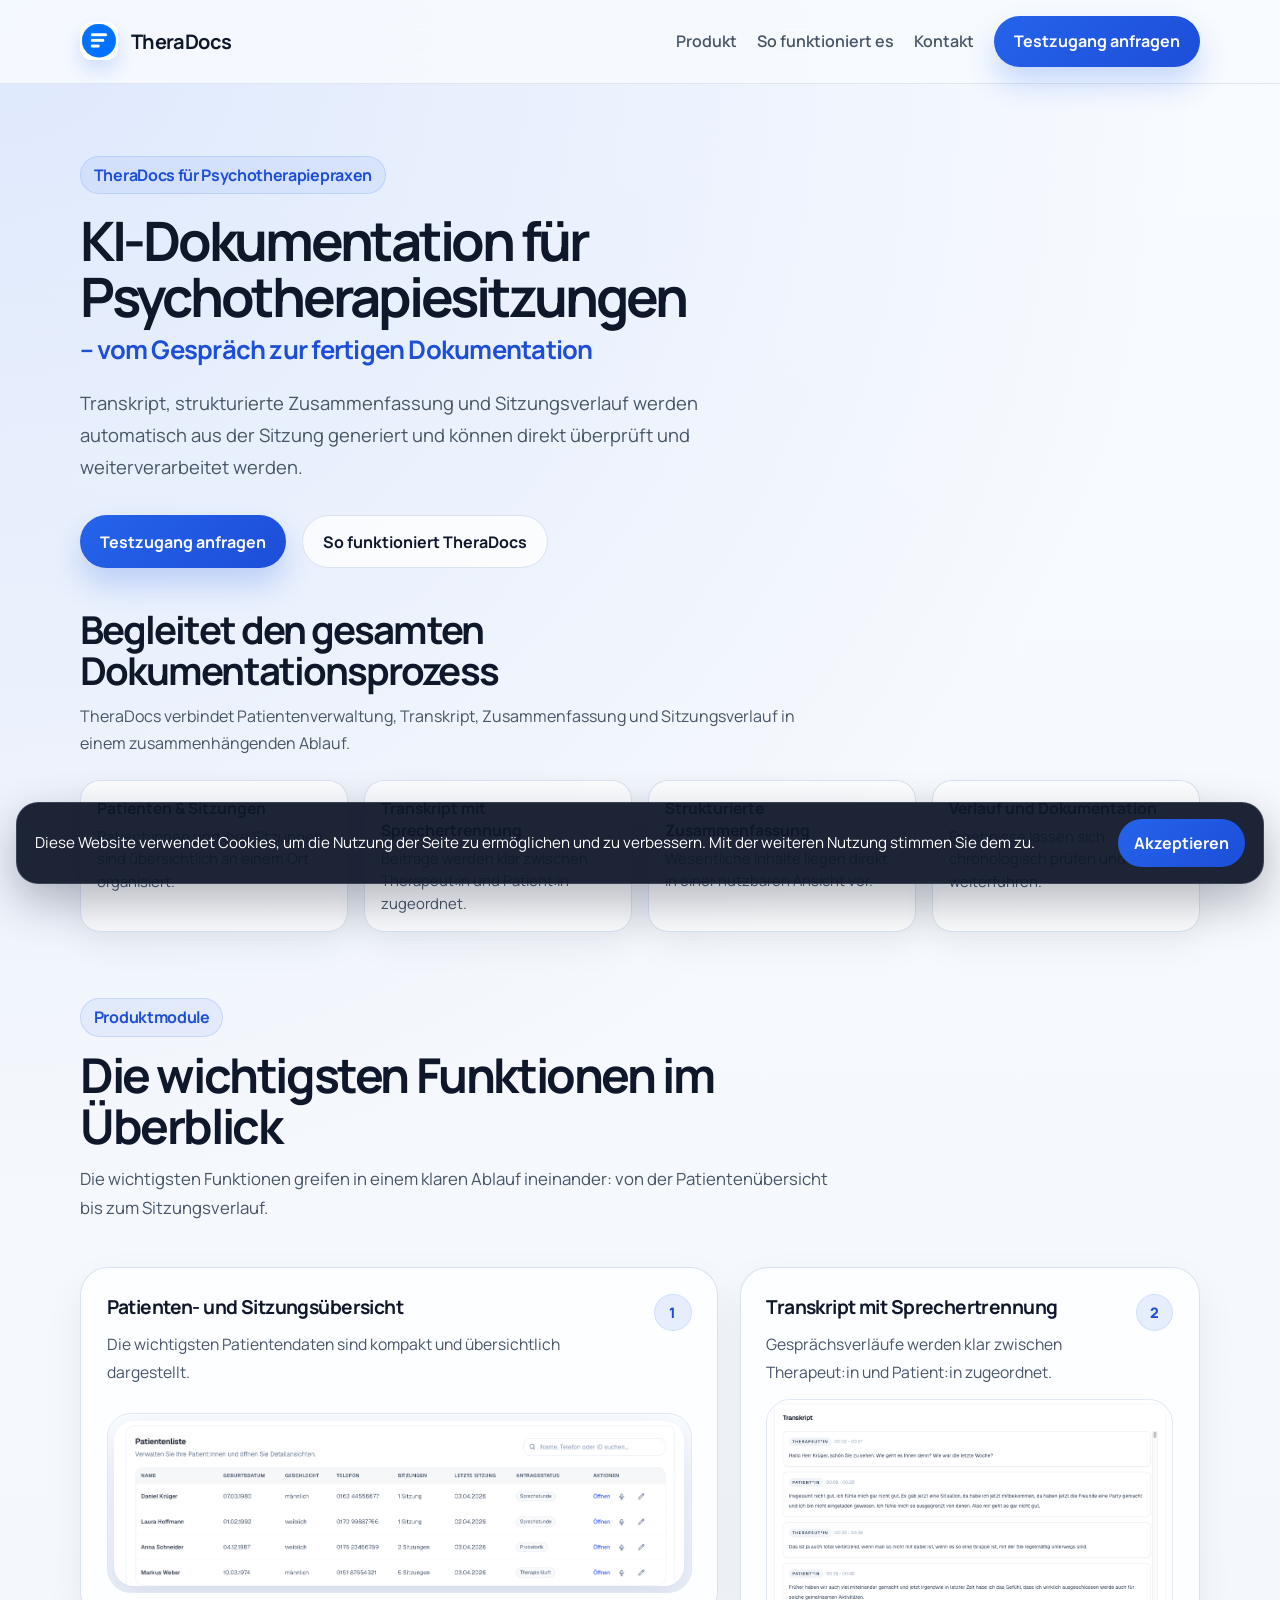
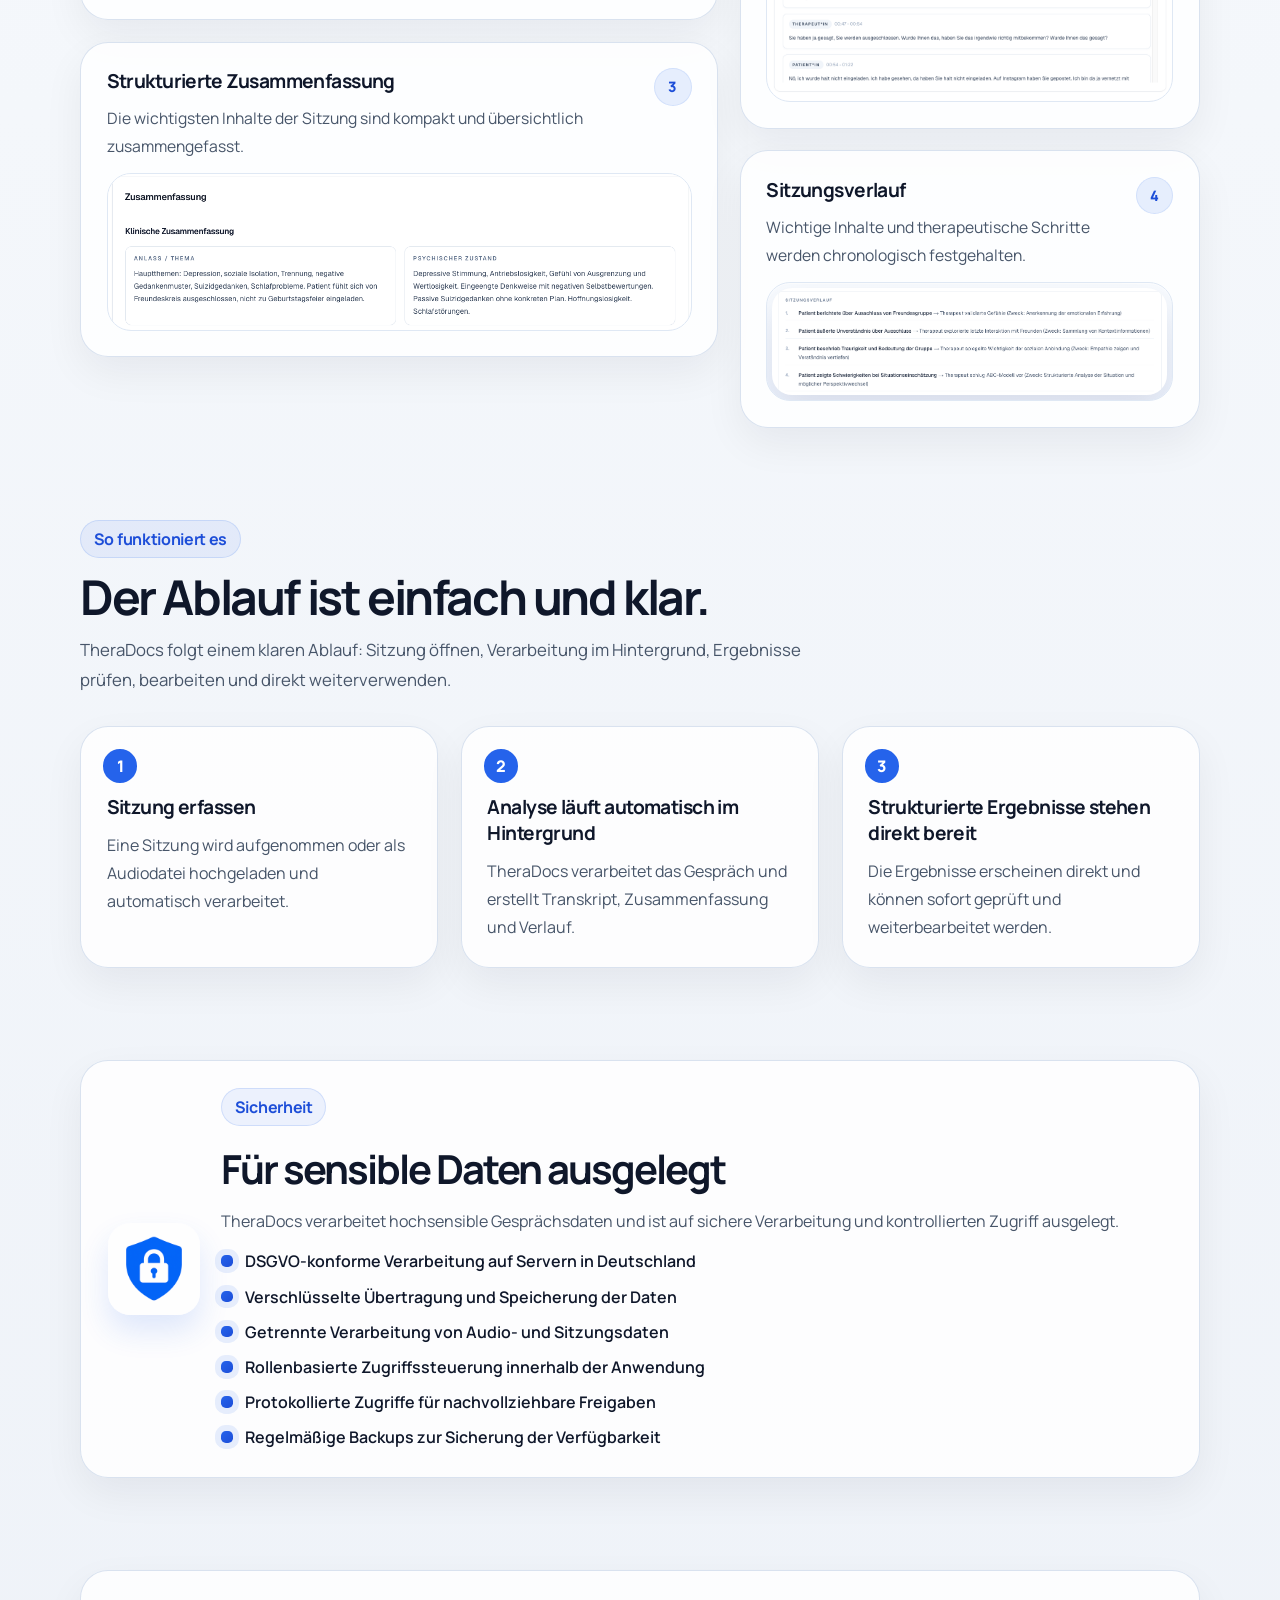
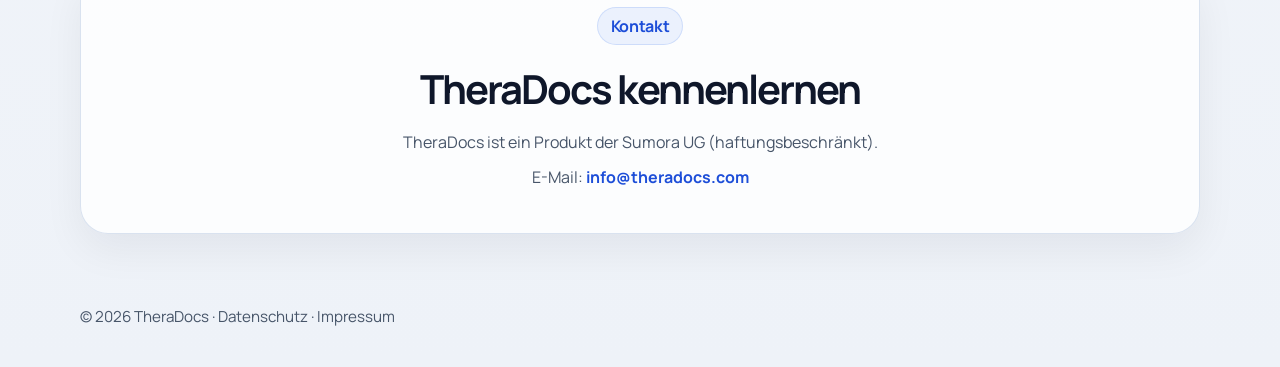
==== index.html @ 1470b4ba "Textanpassungen und redesign 3" ====
<!DOCTYPE html>
<html lang="de">
<head>
    <meta charset="UTF-8" />
    <meta name="viewport" content="width=device-width, initial-scale=1.0" />
    <title>TheraDocs - KI-Dokumentation für Psychotherapiesitzungen</title>
    <link rel="icon" href="theradocs.png" type="image/png" />
    <link rel="preconnect" href="https://fonts.googleapis.com" />
    <link rel="preconnect" href="https://fonts.gstatic.com" crossorigin />
    <link href="https://fonts.googleapis.com/css2?family=Manrope:wght@400;500;600;700;800&amp;display=swap" rel="stylesheet" />
    <style>
        :root {
            --bg: #f4f7fb;
            --surface: #ffffff;
            --surface-soft: #eef4ff;
            --line: #d9e2ef;
            --text: #0f172a;
            --muted: #475569;
            --accent: #2563eb;
            --accent-dark: #1d4ed8;
            --shadow: 0 24px 60px rgba(15, 23, 42, 0.10);
            --radius: 28px;
        }

        * {
            box-sizing: border-box;
        }

        html {
            scroll-behavior: smooth;
        }

        body {
            margin: 0;
            font-family: "Manrope", sans-serif;
            color: var(--text);
            background:
                radial-gradient(circle at top left, rgba(37, 99, 235, 0.12), transparent 32%),
                linear-gradient(180deg, #f8fbff 0%, #f4f7fb 48%, #eef2f8 100%);
        }

        img {
            display: block;
            max-width: 100%;
        }

        a {
            color: inherit;
        }

        .container {
            width: min(1120px, calc(100% - 2rem));
            margin: 0 auto;
        }

        .site-header {
            position: sticky;
            top: 0;
            z-index: 20;
            backdrop-filter: blur(18px);
            background: rgba(248, 251, 255, 0.88);
            border-bottom: 1px solid rgba(217, 226, 239, 0.85);
        }

        .header-inner {
            display: flex;
            align-items: center;
            justify-content: space-between;
            gap: 1.5rem;
            padding: 1rem 0;
        }

        .logo {
            display: flex;
            align-items: center;
            gap: 0.8rem;
            text-decoration: none;
        }

        .logo img {
            width: 38px;
            height: 38px;
            border-radius: 12px;
            box-shadow: 0 10px 20px rgba(37, 99, 235, 0.18);
        }

        .logo strong {
            font-size: 1.25rem;
            letter-spacing: -0.03em;
        }

        nav {
            display: flex;
            align-items: center;
            gap: 1.25rem;
            flex-wrap: wrap;
            justify-content: flex-end;
        }

        nav a {
            text-decoration: none;
            color: var(--muted);
            font-weight: 600;
        }

        nav a:hover {
            color: var(--text);
        }

        .cta-button,
        .secondary-button {
            display: inline-flex;
            align-items: center;
            justify-content: center;
            border-radius: 999px;
            padding: 0.9rem 1.25rem;
            font-weight: 700;
            text-decoration: none;
            transition: transform 0.18s ease, box-shadow 0.18s ease, border-color 0.18s ease;
        }

        .cta-button {
            background: linear-gradient(135deg, var(--accent) 0%, var(--accent-dark) 100%);
            color: #ffffff;
            box-shadow: 0 16px 30px rgba(37, 99, 235, 0.24);
        }

        .secondary-button {
            color: var(--text);
            background: rgba(255, 255, 255, 0.75);
            border: 1px solid var(--line);
        }

        .cta-button:hover,
        .secondary-button:hover {
            transform: translateY(-1px);
        }

        .hero {
            padding: 4.5rem 0 1.4rem;
        }

        .hero-grid {
            display: grid;
            grid-template-columns: minmax(0, 860px);
            justify-content: start;
            gap: 0;
            align-items: start;
        }

        .hero-copy {
            width: 100%;
            max-width: 860px;
            min-width: 0;
        }

        .eyebrow {
            display: inline-flex;
            align-items: center;
            gap: 0.45rem;
            padding: 0.45rem 0.8rem;
            border-radius: 999px;
            background: rgba(37, 99, 235, 0.08);
            border: 1px solid rgba(37, 99, 235, 0.15);
            color: var(--accent-dark);
            font-weight: 700;
            letter-spacing: -0.02em;
        }

        .hero h1 {
            margin: 1.1rem 0 0.65rem;
            font-size: clamp(2.45rem, 4.25vw, 4rem);
            line-height: 1.04;
            letter-spacing: -0.06em;
            max-width: 17ch;
            text-wrap: balance;
        }

        .hero-subline {
            margin: 0 0 1.35rem;
            max-width: min(100%, 42ch);
            color: var(--accent-dark);
            font-size: clamp(1.24rem, 2vw, 1.6rem);
            line-height: 1.16;
            font-weight: 700;
            letter-spacing: -0.03em;
            text-wrap: balance;
        }

        .hero-description {
            margin: 0;
            max-width: 640px;
            font-size: 1.15rem;
            line-height: 1.75;
            color: var(--muted);
        }

        .hero-actions {
            display: flex;
            gap: 1rem;
            flex-wrap: wrap;
            margin-top: 2rem;
        }

        .hero-values {
            padding: 1.15rem 0 2.9rem;
        }

        .hero-values-header {
            max-width: 760px;
            margin-bottom: 1.45rem;
        }

        .hero-values-header h2 {
            margin: 0 0 0.7rem;
            font-size: clamp(1.7rem, 3vw, 2.4rem);
            line-height: 1.08;
            letter-spacing: -0.05em;
        }

        .hero-values-header p {
            margin: 0;
            color: var(--muted);
            line-height: 1.7;
            font-size: 1rem;
        }

        .hero-values-grid {
            display: grid;
            grid-template-columns: repeat(4, minmax(0, 1fr));
            gap: 1rem;
            align-items: stretch;
        }

        .highlight-card {
            height: 100%;
            min-height: 100%;
            padding: 1rem 1rem 1.05rem;
            border-radius: 20px;
            background: rgba(255, 255, 255, 0.72);
            border: 1px solid rgba(217, 226, 239, 0.95);
            box-shadow: 0 14px 35px rgba(15, 23, 42, 0.05);
        }

        .highlight-card strong {
            display: block;
            margin-bottom: 0.35rem;
            font-size: 0.98rem;
        }

        .highlight-card span {
            color: var(--muted);
            font-size: 0.93rem;
            line-height: 1.5;
        }

        .section {
            padding: 1.25rem 0 4.5rem;
        }

        .section-header {
            max-width: 760px;
            margin-bottom: 2rem;
        }

        .section-header h2 {
            margin: 0.85rem 0 0.8rem;
            font-size: clamp(2rem, 4vw, 3rem);
            line-height: 1.05;
            letter-spacing: -0.05em;
        }

        .section-header p {
            margin: 0;
            color: var(--muted);
            line-height: 1.75;
            font-size: 1.05rem;
        }

        .module-grid {
            display: grid;
            grid-template-columns: minmax(0, 1.22fr) minmax(340px, 0.88fr);
            gap: 1.35rem;
            align-items: start;
        }

        .module-column {
            display: flex;
            flex-direction: column;
            gap: 1.35rem;
            min-width: 0;
        }

        .module-column--main {
            grid-column: 1;
        }

        .module-column--side {
            grid-column: 2;
        }

        .module-card {
            display: flex;
            flex-direction: column;
            padding: 1rem 1rem 1.05rem;
            min-width: 0;
            overflow: hidden;
        }

        .module-card--overview {
            padding: 1.1rem 1.1rem 1.15rem;
        }

        .module-card--timeline {
            padding: 1rem 1.1rem 1.05rem;
        }

        .module-meta {
            display: flex;
            align-items: flex-start;
            justify-content: space-between;
            gap: 1rem;
            margin-bottom: 0.8rem;
        }

        .module-copy {
            min-width: 0;
        }

        .module-meta h3 {
            margin: 0 0 0.35rem;
            font-size: 1.18rem;
            letter-spacing: -0.03em;
        }

        .module-meta p {
            margin: 0;
            color: var(--muted);
            line-height: 1.55;
            font-size: 0.98rem;
        }

        .module-screen {
            width: 100%;
            min-width: 0;
            position: relative;
            border-radius: 24px;
            border: 1px solid #dfe8f4;
            background: linear-gradient(180deg, #f8fbff 0%, #eef4ff 100%);
            padding: 0.38rem;
            overflow: hidden;
            box-shadow: inset 0 1px 0 rgba(255, 255, 255, 0.75);
        }

        .module-screen--image {
            display: block;
            width: 100%;
            min-width: 0;
            padding: 0;
            line-height: 0;
        }

        .module-screen--image img {
            width: 100%;
            max-width: 100%;
            height: auto;
            display: block;
            position: static;
            transform: none;
            margin: 0;
            border-radius: 16px;
            box-shadow: 0 18px 38px rgba(15, 23, 42, 0.10);
            background: #ffffff;
        }

        .module-card--overview .module-screen,
        .module-card--timeline .module-screen {
            padding: 0.32rem;
        }

        .module-card--overview .module-meta {
            margin-bottom: 1.45rem;
        }

        .module-card--overview .module-meta p {
            max-width: 46ch;
        }

        .module-card--overview .module-screen {
            margin-top: 0.25rem;
            padding: 0.42rem;
        }

        .module-step {
            flex: 0 0 auto;
            display: inline-flex;
            align-items: center;
            justify-content: center;
            min-width: 2.35rem;
            height: 2.35rem;
            padding: 0 0.7rem;
            border-radius: 999px;
            background: rgba(37, 99, 235, 0.10);
            color: var(--accent-dark);
            font-size: 0.9rem;
            font-weight: 800;
            letter-spacing: -0.02em;
            box-shadow: inset 0 0 0 1px rgba(37, 99, 235, 0.10);
        }

        .module-card--overview .module-screen--image img,
        .module-card--timeline .module-screen--image img {
            border-radius: 20px;
        }

        .card-grid {
            display: grid;
            gap: 1.4rem;
        }

        .feature-grid {
            grid-template-columns: repeat(3, minmax(0, 1fr));
        }

        .card {
            padding: 1.6rem;
            border-radius: var(--radius);
            background: rgba(255, 255, 255, 0.82);
            border: 1px solid rgba(217, 226, 239, 0.98);
            box-shadow: 0 16px 40px rgba(15, 23, 42, 0.06);
        }

        .card-icon {
            width: 46px;
            height: 46px;
            border-radius: 14px;
            margin-bottom: 1rem;
            box-shadow: 0 12px 20px rgba(37, 99, 235, 0.12);
        }

        .card h3 {
            margin: 0 0 0.7rem;
            font-size: 1.2rem;
            letter-spacing: -0.03em;
        }

        .card p {
            margin: 0;
            color: var(--muted);
            line-height: 1.75;
        }

        .card-tags {
            display: flex;
            gap: 0.55rem;
            flex-wrap: wrap;
            margin-top: 1rem;
        }

        .card-tags span {
            border-radius: 999px;
            padding: 0.42rem 0.7rem;
            background: var(--surface-soft);
            color: var(--accent-dark);
            font-size: 0.9rem;
            font-weight: 700;
        }

        .steps-grid {
            grid-template-columns: repeat(3, minmax(0, 1fr));
        }

        .step-card {
            position: relative;
            padding-top: 4.2rem;
        }

        .step-number {
            position: absolute;
            top: 1.4rem;
            left: 1.4rem;
            width: 2.1rem;
            height: 2.1rem;
            border-radius: 50%;
            display: grid;
            place-items: center;
            background: var(--accent);
            color: #ffffff;
            font-weight: 800;
        }

        .security-panel {
            display: grid;
            grid-template-columns: 92px minmax(0, 1fr);
            gap: 1.3rem;
            align-items: center;
            padding: 1.7rem;
        }

        .security-panel img {
            width: 92px;
            height: 92px;
            border-radius: 22px;
            box-shadow: 0 16px 30px rgba(37, 99, 235, 0.14);
        }

        .security-copy p {
            margin: 0;
            color: var(--muted);
            line-height: 1.75;
        }

        .security-list {
            list-style: none;
            margin: 0.9rem 0 0;
            padding: 0;
            display: grid;
            gap: 0.65rem;
        }

        .security-list li {
            display: flex;
            align-items: flex-start;
            gap: 0.8rem;
            color: var(--text);
            font-weight: 600;
            line-height: 1.55;
        }

        .security-list li::before {
            content: "";
            width: 0.72rem;
            height: 0.72rem;
            margin-top: 0.38rem;
            flex: 0 0 0.72rem;
            border-radius: 0.3rem;
            background: linear-gradient(135deg, var(--accent) 0%, var(--accent-dark) 100%);
            box-shadow: 0 0 0 6px rgba(37, 99, 235, 0.1);
        }

        .contact-card {
            text-align: center;
            padding: 2.2rem 1.4rem;
        }

        .contact-card p {
            margin: 0.45rem 0;
        }

        footer {
            padding: 0 0 2.5rem;
            color: var(--muted);
            font-size: 0.95rem;
        }

        footer a {
            color: inherit;
            text-decoration: none;
        }

        footer a:hover {
            color: var(--text);
        }

        .cookie-banner {
            position: fixed;
            left: 1rem;
            right: 1rem;
            bottom: 1rem;
            z-index: 40;
            display: none;
            align-items: center;
            justify-content: space-between;
            gap: 1rem;
            padding: 1rem 1.1rem;
            border-radius: 22px;
            background: rgba(15, 23, 42, 0.94);
            color: #ffffff;
            border: 1px solid rgba(148, 163, 184, 0.25);
            box-shadow: 0 18px 45px rgba(15, 23, 42, 0.3);
        }

        .cookie-banner.show {
            display: flex;
        }

        .cookie-banner p {
            margin: 0;
            line-height: 1.6;
            font-size: 0.95rem;
        }

        .cookie-button {
            border: 0;
            border-radius: 999px;
            padding: 0.8rem 1rem;
            font: inherit;
            font-weight: 700;
            color: #ffffff;
            background: linear-gradient(135deg, var(--accent) 0%, var(--accent-dark) 100%);
            cursor: pointer;
        }

        @media (max-width: 1100px) {
            .hero-grid {
                grid-template-columns: minmax(0, 760px);
            }

            .hero h1 {
                font-size: clamp(2.25rem, 4vw, 3.55rem);
                max-width: 16ch;
            }

            .hero-subline {
                max-width: min(100%, 38ch);
                font-size: clamp(1.12rem, 1.8vw, 1.38rem);
                line-height: 1.18;
            }

            .hero-values-grid {
                grid-template-columns: repeat(2, minmax(0, 1fr));
            }

            .module-grid {
                grid-template-columns: minmax(0, 1.15fr) minmax(300px, 0.85fr);
            }
        }

        @media (max-width: 980px) {
            .feature-grid,
            .steps-grid {
                grid-template-columns: 1fr;
            }

            .hero {
                padding-top: 3.5rem;
            }

            .hero-grid {
                grid-template-columns: minmax(0, 1fr);
                gap: 2rem;
                justify-content: stretch;
            }

            .hero-copy {
                max-width: 720px;
            }

            .hero-subline {
                max-width: min(100%, 36ch);
                font-size: 1.12rem;
                line-height: 1.2;
            }

            .hero-values-grid {
                grid-template-columns: repeat(2, minmax(0, 1fr));
            }

            .module-grid {
                grid-template-columns: repeat(2, minmax(0, 1fr));
                gap: 1.2rem;
            }

            .module-column {
                gap: 1.2rem;
            }

        }

        @media (max-width: 720px) {
            .header-inner {
                flex-direction: column;
                align-items: flex-start;
            }

            nav {
                width: 100%;
                justify-content: flex-start;
                gap: 0.9rem 1.1rem;
            }

            .hero {
                padding: 3rem 0 2.8rem;
            }

            .hero h1 {
                max-width: none;
                font-size: clamp(1.78rem, 7.2vw, 2.3rem);
                line-height: 1.06;
            }

            .hero-description {
                font-size: 1.02rem;
                line-height: 1.68;
            }

            .hero-subline {
                max-width: none;
                font-size: 1.04rem;
                line-height: 1.24;
            }

            .hero-actions {
                flex-direction: column;
                align-items: stretch;
            }

            .hero-values {
                padding: 0.95rem 0 2.8rem;
            }

            .hero-values-grid {
                grid-template-columns: 1fr;
            }

            .module-grid {
                grid-template-columns: 1fr;
            }

            .module-column {
                display: contents;
            }

            .module-card,
            .module-card--overview,
            .module-card--timeline {
                padding: 1rem;
            }

            .module-card--overview { order: 1; }
            .module-card--transcript { order: 2; }
            .module-card--summary { order: 3; }
            .module-card--timeline { order: 4; }

            .module-screen {
                padding: 0.32rem;
            }

            .module-meta {
                flex-direction: column;
                gap: 0.8rem;
            }

            .module-card--overview .module-meta {
                margin-bottom: 1.05rem;
            }

            .module-card--overview .module-screen {
                margin-top: 0.15rem;
            }

            .security-panel {
                grid-template-columns: 1fr;
                text-align: center;
            }

            .cookie-banner {
                flex-direction: column;
                align-items: stretch;
            }
        }
    </style>
</head>
<body>
    <header class="site-header">
        <div class="container header-inner">
            <a class="logo" href="#top">
                <img src="theradocs.png" alt="TheraDocs Logo" />
                <strong>TheraDocs</strong>
            </a>
            <nav>
                <a href="#produkt">Produkt</a>
                <a href="#ablauf">So funktioniert es</a>
                <a href="#contact">Kontakt</a>
                <a href="mailto:info@theradocs.com?subject=Testzugang%20anfragen" class="cta-button">Testzugang anfragen</a>
            </nav>
        </div>
    </header>

    <main id="top">
        <section class="hero">
            <div class="container hero-grid">
                <div class="hero-copy">
                    <div class="eyebrow">TheraDocs für Psychotherapiepraxen</div>
                    <h1>KI-Dokumentation für Psychotherapiesitzungen</h1>
                    <h2 class="hero-subline">– vom Gespräch zur fertigen Dokumentation</h2>
                    <p class="hero-description">Transkript, strukturierte Zusammenfassung und Sitzungsverlauf werden automatisch aus der Sitzung generiert und können direkt überprüft und weiterverarbeitet werden.</p>
                    <div class="hero-actions">
                        <a href="mailto:info@theradocs.com?subject=Testzugang%20anfragen" class="cta-button">Testzugang anfragen</a>
                        <a href="#produkt" class="secondary-button">So funktioniert TheraDocs</a>
                    </div>
                </div>
            </div>
        </section>

        <section class="hero-values">
            <div class="container">
                <div class="hero-values-header">
                    <h2>Begleitet den gesamten Dokumentationsprozess</h2>
                    <p>TheraDocs verbindet Patientenverwaltung, Transkript, Zusammenfassung und Sitzungsverlauf in einem zusammenhängenden Ablauf.</p>
                </div>
                <div class="hero-values-grid">
                    <div class="highlight-card">
                        <strong>Patienten &amp; Sitzungen</strong>
                        <span>Patient:innen und ihre Sitzungen sind übersichtlich an einem Ort organisiert.</span>
                    </div>
                    <div class="highlight-card">
                        <strong>Transkript mit Sprechertrennung</strong>
                        <span>Beiträge werden klar zwischen Therapeut:in und Patient:in zugeordnet.</span>
                    </div>
                    <div class="highlight-card">
                        <strong>Strukturierte Zusammenfassung</strong>
                        <span>Wesentliche Inhalte liegen direkt in einer nutzbaren Ansicht vor.</span>
                    </div>
                    <div class="highlight-card">
                        <strong>Verlauf und Dokumentation</strong>
                        <span>Ergebnisse lassen sich chronologisch prüfen und direkt weiterführen.</span>
                    </div>
                </div>
            </div>
        </section>

        <section id="produkt" class="section">
            <div class="container">
                <div class="section-header" style="margin-bottom: 2.8rem;">
                    <div class="eyebrow">Produktmodule</div>
                    <h2>Die wichtigsten Funktionen im Überblick</h2>
                    <p>Die wichtigsten Funktionen greifen in einem klaren Ablauf ineinander: von der Patientenübersicht bis zum Sitzungsverlauf.</p>
                </div>

                <div class="module-grid">
                    <div class="module-column module-column--main">
                        <article class="card module-card module-card--overview">
                            <div class="module-meta">
                                <div class="module-copy">
                                    <h3>Patienten- und Sitzungsübersicht</h3>
                                    <p>Die wichtigsten Patientendaten sind kompakt und übersichtlich dargestellt.</p>
                                </div>
                                <span class="module-step">1</span>
                            </div>
                            <div class="module-screen module-screen--image">
                                <img src="patientenliste.png" alt="Patientenliste in TheraDocs mit Sitzungen und Status" />
                            </div>
                        </article>

                        <article class="card module-card module-card--summary">
                            <div class="module-meta">
                                <div class="module-copy">
                                    <h3>Strukturierte Zusammenfassung</h3>
                                    <p>Die wichtigsten Inhalte der Sitzung sind kompakt und übersichtlich zusammengefasst.</p>
                                </div>
                                <span class="module-step">3</span>
                            </div>
                            <div class="module-screen module-screen--image">
                                <img src="zusammenfassung.png" alt="Strukturierte Zusammenfassung in TheraDocs" />
                            </div>
                        </article>
                    </div>

                    <div class="module-column module-column--side">
                        <article class="card module-card module-card--transcript">
                            <div class="module-meta">
                                <div class="module-copy">
                                    <h3>Transkript mit Sprechertrennung</h3>
                                    <p>Gesprächsverläufe werden klar zwischen Therapeut:in und Patient:in zugeordnet.</p>
                                </div>
                                <span class="module-step">2</span>
                            </div>
                            <div class="module-screen module-screen--image">
                                <img src="transcript.png" alt="Transkript in TheraDocs mit Sprechertrennung zwischen Therapeutin und Patientin" />
                            </div>
                        </article>

                        <article class="card module-card module-card--timeline">
                            <div class="module-meta">
                                <div class="module-copy">
                                    <h3>Sitzungsverlauf</h3>
                                    <p>Wichtige Inhalte und therapeutische Schritte werden chronologisch festgehalten.</p>
                                </div>
                                <span class="module-step">4</span>
                            </div>
                            <div class="module-screen module-screen--image">
                                <img src="sitzungsverlauf.png" alt="Chronologischer Sitzungsverlauf in TheraDocs" />
                            </div>
                        </article>
                    </div>
                </div>
            </div>
        </section>

        <section id="ablauf" class="section">
            <div class="container">
                <div class="section-header">
                    <div class="eyebrow">So funktioniert es</div>
                    <h2>Der Ablauf ist einfach und klar.</h2>
                    <p>TheraDocs folgt einem klaren Ablauf: Sitzung öffnen, Verarbeitung im Hintergrund, Ergebnisse prüfen, bearbeiten und direkt weiterverwenden.</p>
                </div>

                <div class="card-grid steps-grid">
                    <article class="card step-card">
                        <div class="step-number">1</div>
                        <h3>Sitzung erfassen</h3>
                        <p>Eine Sitzung wird aufgenommen oder als Audiodatei hochgeladen und automatisch verarbeitet.</p>
                    </article>

                    <article class="card step-card">
                        <div class="step-number">2</div>
                        <h3>Analyse läuft automatisch im Hintergrund</h3>
                        <p>TheraDocs verarbeitet das Gespräch und erstellt Transkript, Zusammenfassung und Verlauf.</p>
                    </article>

                    <article class="card step-card">
                        <div class="step-number">3</div>
                        <h3>Strukturierte Ergebnisse stehen direkt bereit</h3>
                        <p>Die Ergebnisse erscheinen direkt und können sofort geprüft und weiterbearbeitet werden.</p>
                    </article>
                </div>
            </div>
        </section>

        <section class="section">
            <div class="container">
                <div class="card security-panel">
                    <img src="security.png" alt="Icon für sensible Daten und sichere Verarbeitung" />
                    <div class="security-copy">
                        <div class="eyebrow">Sicherheit</div>
                        <h2 style="margin: 0.9rem 0 0.7rem; font-size: clamp(1.9rem, 4vw, 2.5rem); letter-spacing: -0.05em;">Für sensible Daten ausgelegt</h2>
                        <p>TheraDocs verarbeitet hochsensible Gesprächsdaten und ist auf sichere Verarbeitung und kontrollierten Zugriff ausgelegt.</p>
                        <ul class="security-list" aria-label="Sicherheitsmerkmale von TheraDocs">
                            <li>DSGVO-konforme Verarbeitung auf Servern in Deutschland</li>
                            <li>Verschlüsselte Übertragung und Speicherung der Daten</li>
                            <li>Getrennte Verarbeitung von Audio- und Sitzungsdaten</li>
                            <li>Rollenbasierte Zugriffssteuerung innerhalb der Anwendung</li>
                            <li>Protokollierte Zugriffe für nachvollziehbare Freigaben</li>
                            <li>Regelmäßige Backups zur Sicherung der Verfügbarkeit</li>
                        </ul>
                    </div>
                </div>
            </div>
        </section>

        <section id="contact" class="section">
            <div class="container">
                <div class="card contact-card">
                    <div class="eyebrow">Kontakt</div>
                    <h2 style="margin: 1rem 0 0.75rem; font-size: clamp(1.9rem, 4vw, 2.5rem); letter-spacing: -0.05em;">TheraDocs kennenlernen</h2>
                    <p>TheraDocs ist ein Produkt der Sumora UG (haftungsbeschränkt).</p>
                    <p>E-Mail: <a href="mailto:info@theradocs.com" style="color: var(--accent-dark); text-decoration: none; font-weight: 700;">info@theradocs.com</a></p>
                </div>
            </div>
        </section>
    </main>

    <footer>
        <div class="container">
            © 2026 TheraDocs · <a href="privacypolicy.html">Datenschutz</a> · <a href="imprint.html">Impressum</a>
        </div>
    </footer>

    <div id="cookie-banner" class="cookie-banner" role="dialog" aria-live="polite" aria-label="Hinweis zu Cookies">
        <p>Diese Website verwendet Cookies, um die Nutzung der Seite zu ermöglichen und zu verbessern. Mit der weiteren Nutzung stimmen Sie dem zu.</p>
        <button id="cookie-accept" class="cookie-button" type="button">Akzeptieren</button>
    </div>

    <script>
        document.addEventListener("DOMContentLoaded", function () {
            var banner = document.getElementById("cookie-banner");
            var acceptButton = document.getElementById("cookie-accept");

            if (!localStorage.getItem("cookiesAccepted")) {
                banner.classList.add("show");
            }

            acceptButton.addEventListener("click", function () {
                localStorage.setItem("cookiesAccepted", "true");
                banner.classList.remove("show");
            });
        });
    </script>
</body>
</html>
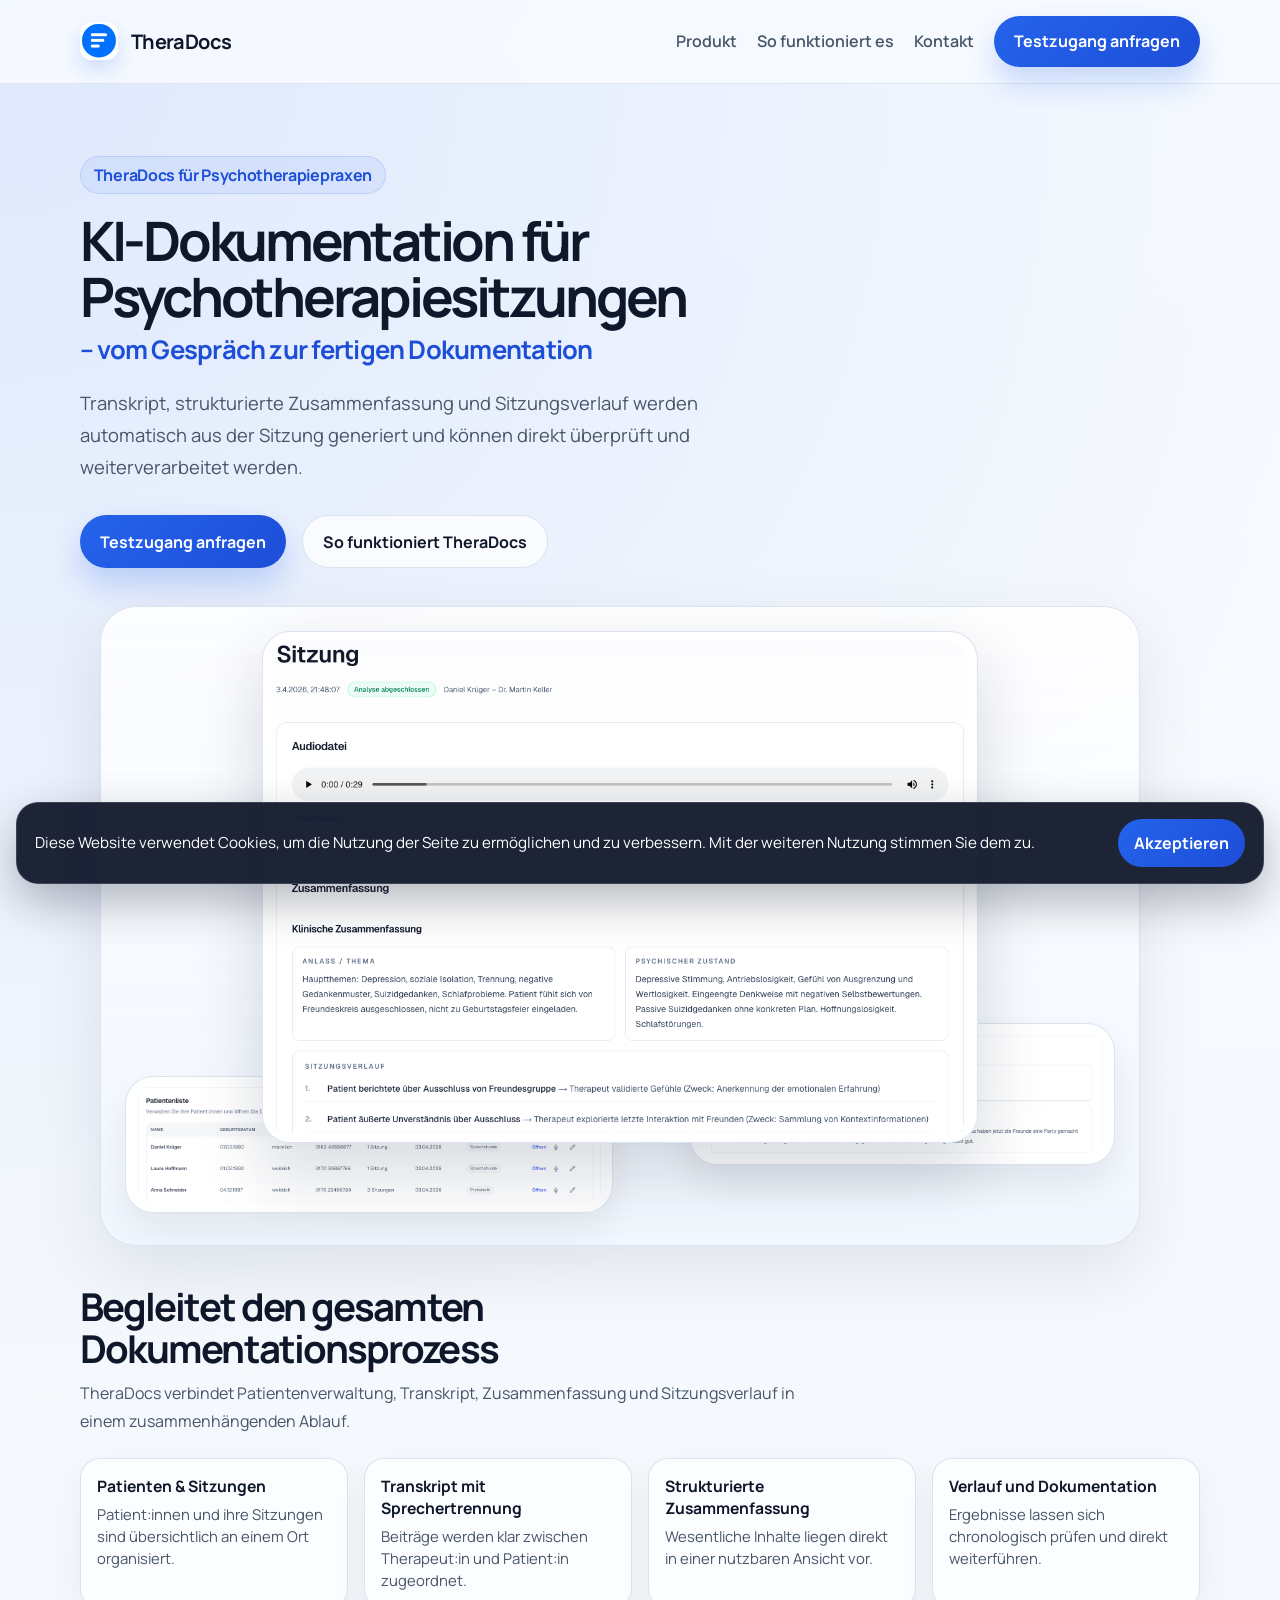
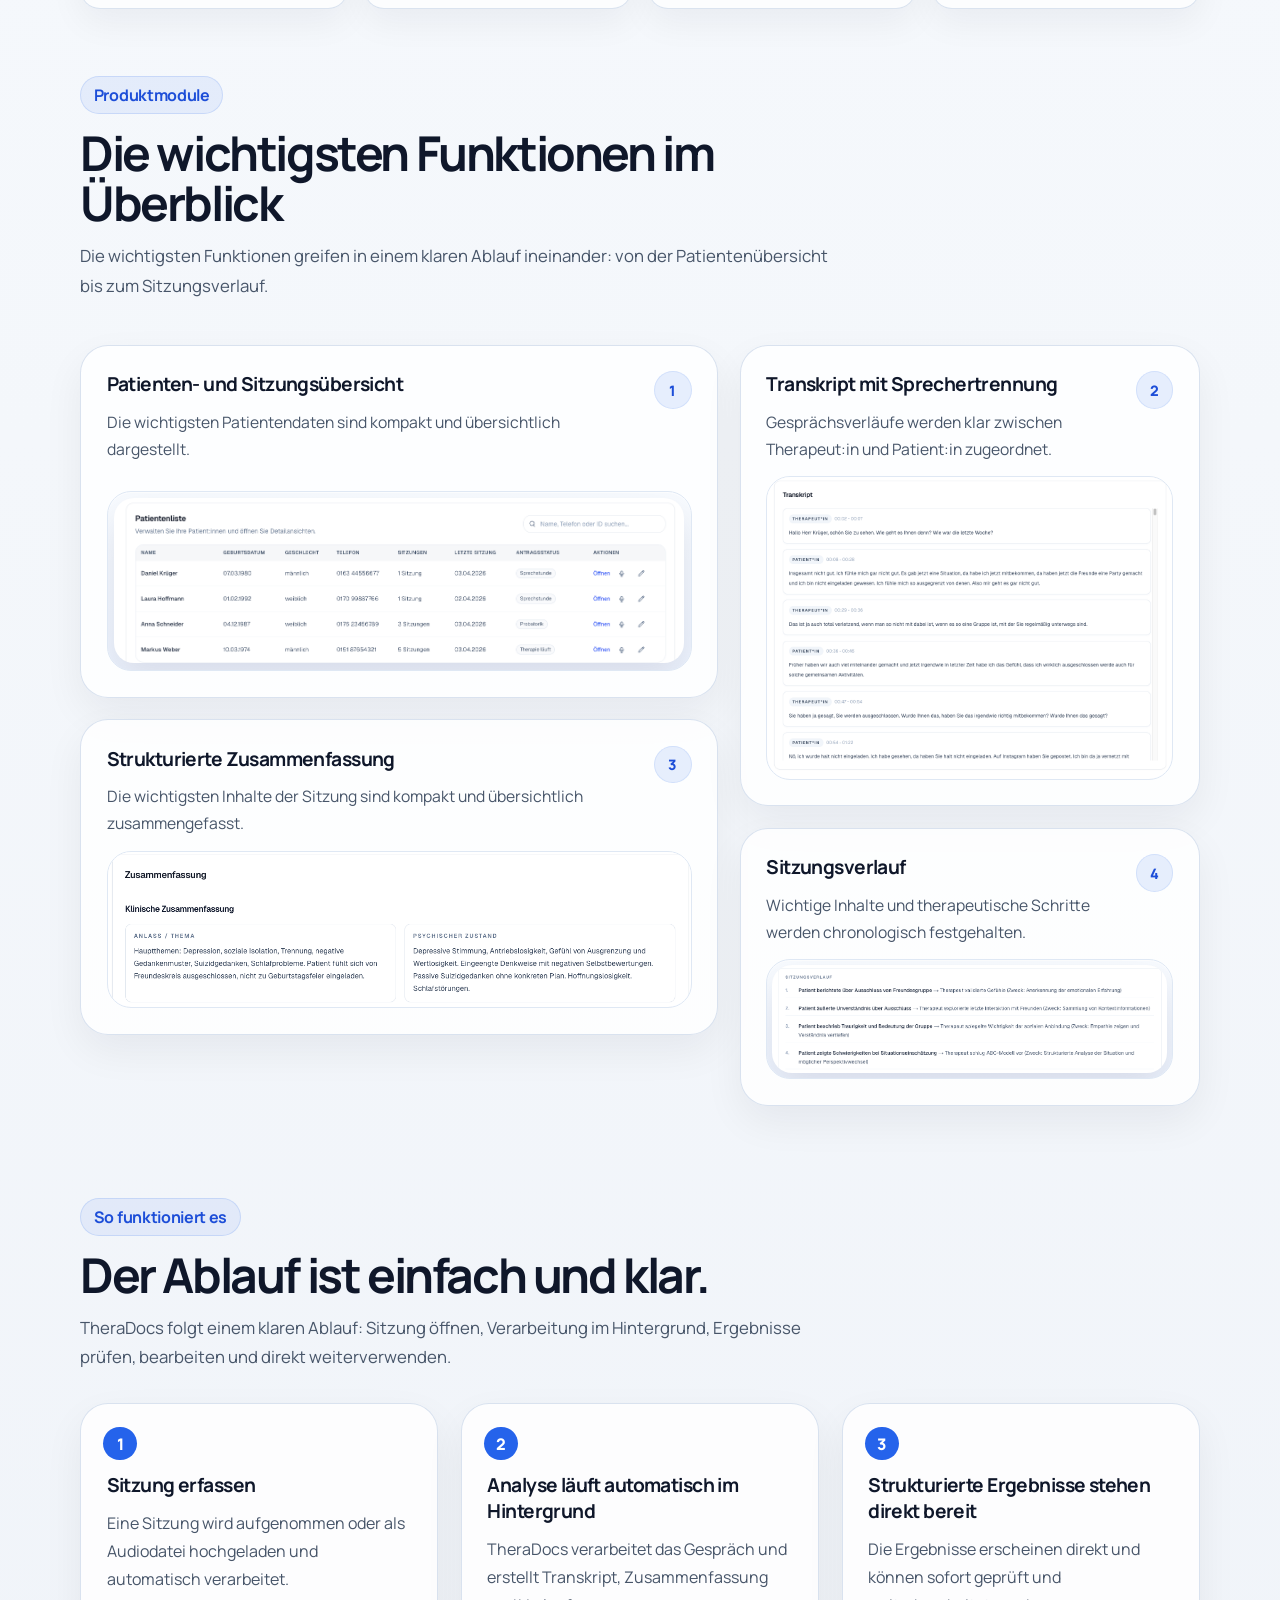
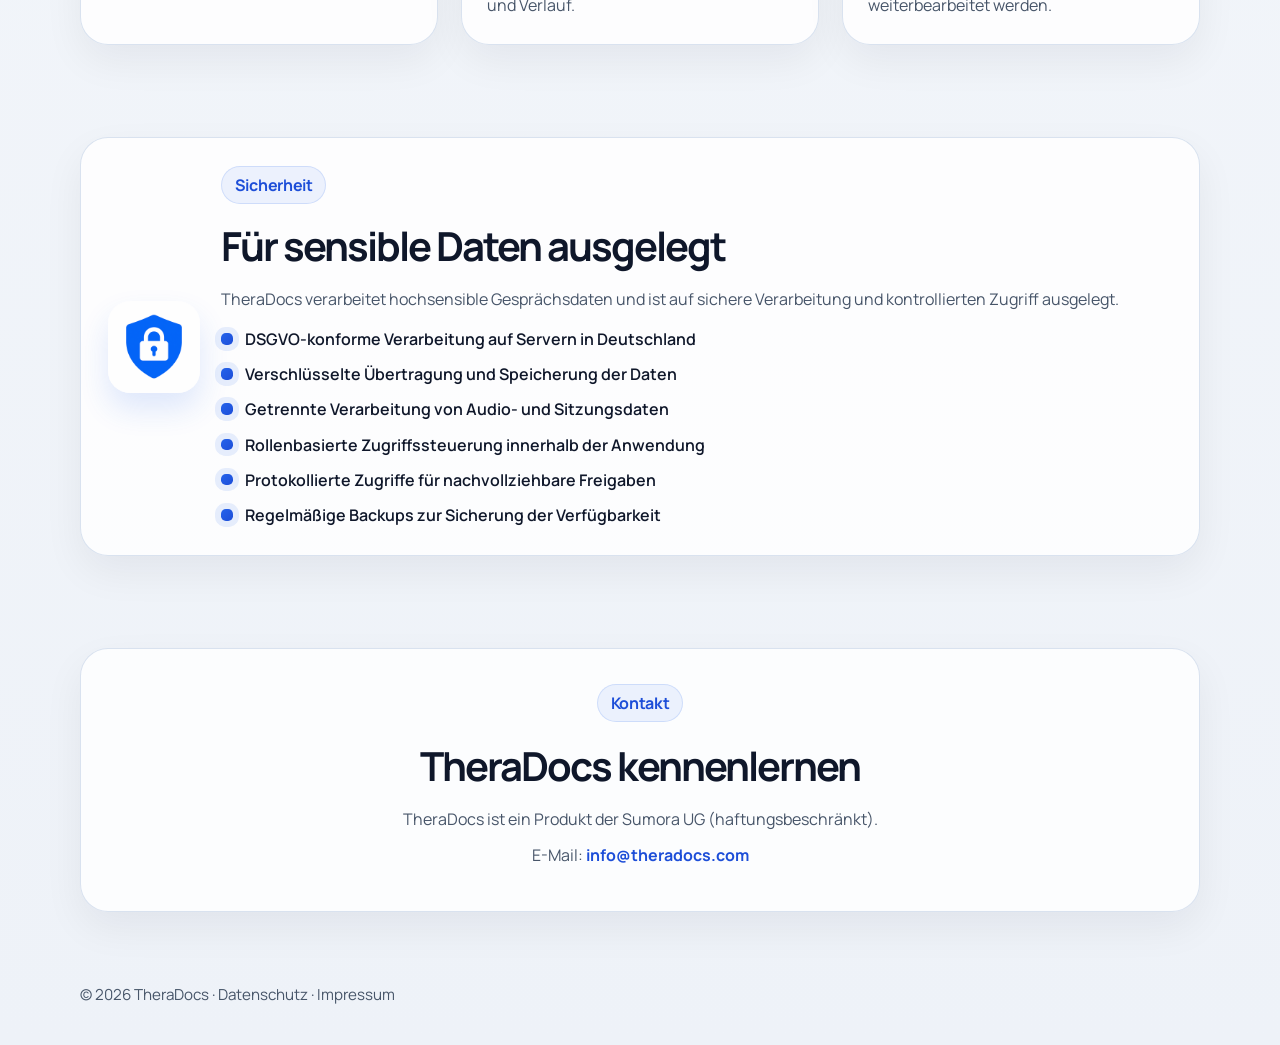
==== commit 9b26c46c: "new hero section" ====
--- a/index.html
+++ b/index.html
@@ -142,7 +142,7 @@
 
         .hero-grid {
             display: grid;
-            grid-template-columns: minmax(0, 860px);
+            grid-template-columns: minmax(0, 1080px);
             justify-content: start;
             gap: 0;
             align-items: start;
@@ -150,7 +150,7 @@
 
         .hero-copy {
             width: 100%;
-            max-width: 860px;
+            max-width: 1080px;
             min-width: 0;
         }
 
@@ -200,6 +200,81 @@
             gap: 1rem;
             flex-wrap: wrap;
             margin-top: 2rem;
+        }
+
+        .hero-visual {
+            width: 100%;
+            margin-top: 2.35rem;
+        }
+
+        .hero-visual-stage {
+            position: relative;
+            width: 100%;
+            max-width: 1040px;
+            min-height: clamp(430px, 54vw, 640px);
+            margin: 0 auto;
+            padding: clamp(1.1rem, 2.4vw, 1.8rem);
+            border-radius: 36px;
+            border: 1px solid rgba(217, 226, 239, 0.92);
+            background:
+                linear-gradient(180deg, rgba(255, 255, 255, 0.86) 0%, rgba(241, 246, 255, 0.94) 100%);
+            box-shadow: 0 26px 70px rgba(15, 23, 42, 0.09);
+            overflow: hidden;
+            isolation: isolate;
+        }
+
+        .hero-visual-stage::before {
+            content: "";
+            position: absolute;
+            inset: 0;
+            background:
+                radial-gradient(circle at top center, rgba(255, 255, 255, 0.7) 0%, rgba(255, 255, 255, 0) 48%);
+            pointer-events: none;
+        }
+
+        .hero-visual-item {
+            position: absolute;
+            margin: 0;
+            padding: 0.5rem;
+            border-radius: 28px;
+            border: 1px solid rgba(217, 226, 239, 0.95);
+            background: rgba(255, 255, 255, 0.96);
+            overflow: hidden;
+        }
+
+        .hero-visual-item img {
+            width: 100%;
+            max-width: 100%;
+            height: auto;
+            display: block;
+            border-radius: 22px;
+        }
+
+        .hero-visual-main {
+            top: clamp(1rem, 2.2vw, 1.5rem);
+            left: 50%;
+            width: min(69%, 720px);
+            transform: translateX(-50%);
+            z-index: 3;
+            box-shadow: 0 28px 68px rgba(15, 23, 42, 0.16);
+        }
+
+        .hero-visual-patients {
+            left: clamp(0.8rem, 2vw, 1.5rem);
+            bottom: clamp(1.2rem, 3vw, 2rem);
+            width: min(47%, 500px);
+            z-index: 1;
+            opacity: 0.95;
+            box-shadow: 0 18px 42px rgba(15, 23, 42, 0.08);
+        }
+
+        .hero-visual-transcript {
+            right: clamp(0.8rem, 2vw, 1.5rem);
+            bottom: clamp(3rem, 7vw, 5rem);
+            width: min(41%, 430px);
+            z-index: 2;
+            opacity: 0.94;
+            box-shadow: 0 18px 42px rgba(15, 23, 42, 0.09);
         }
 
         .hero-values {
@@ -603,7 +678,11 @@
 
         @media (max-width: 1100px) {
             .hero-grid {
-                grid-template-columns: minmax(0, 760px);
+                grid-template-columns: minmax(0, 100%);
+            }
+
+            .hero-copy {
+                max-width: 100%;
             }
 
             .hero h1 {
@@ -624,6 +703,23 @@
             .module-grid {
                 grid-template-columns: minmax(0, 1.15fr) minmax(300px, 0.85fr);
             }
+
+            .hero-visual-stage {
+                min-height: clamp(390px, 56vw, 560px);
+            }
+
+            .hero-visual-main {
+                width: min(70%, 650px);
+            }
+
+            .hero-visual-patients {
+                width: min(44%, 430px);
+            }
+
+            .hero-visual-transcript {
+                width: min(38%, 360px);
+                bottom: clamp(2.2rem, 6vw, 4rem);
+            }
         }
 
         @media (max-width: 980px) {
@@ -643,7 +739,7 @@
             }
 
             .hero-copy {
-                max-width: 720px;
+                max-width: 100%;
             }
 
             .hero-subline {
@@ -652,6 +748,27 @@
                 line-height: 1.2;
             }
 
+            .hero-visual-stage {
+                min-height: clamp(340px, 58vw, 470px);
+                padding: 1rem;
+            }
+
+            .hero-visual-main {
+                width: min(72%, 560px);
+            }
+
+            .hero-visual-patients {
+                left: 0.8rem;
+                bottom: 0.9rem;
+                width: min(43%, 340px);
+            }
+
+            .hero-visual-transcript {
+                right: 0.8rem;
+                bottom: 2.5rem;
+                width: min(37%, 290px);
+            }
+
             .hero-values-grid {
                 grid-template-columns: repeat(2, minmax(0, 1fr));
             }
@@ -703,6 +820,40 @@
             .hero-actions {
                 flex-direction: column;
                 align-items: stretch;
+            }
+
+            .hero-visual {
+                margin-top: 1.85rem;
+            }
+
+            .hero-visual-stage {
+                min-height: auto;
+                padding: 0.55rem;
+                border-radius: 24px;
+            }
+
+            .hero-visual-item {
+                position: relative;
+                padding: 0.4rem;
+                border-radius: 20px;
+            }
+
+            .hero-visual-item img {
+                border-radius: 16px;
+            }
+
+            .hero-visual-main {
+                top: auto;
+                left: auto;
+                width: 100%;
+                transform: none;
+                z-index: auto;
+                box-shadow: 0 18px 42px rgba(15, 23, 42, 0.12);
+            }
+
+            .hero-visual-patients,
+            .hero-visual-transcript {
+                display: none;
             }
 
             .hero-values {
@@ -788,6 +939,19 @@
                     <div class="hero-actions">
                         <a href="mailto:info@theradocs.com?subject=Testzugang%20anfragen" class="cta-button">Testzugang anfragen</a>
                         <a href="#produkt" class="secondary-button">So funktioniert TheraDocs</a>
+                    </div>
+                    <div class="hero-visual">
+                        <div class="hero-visual-stage">
+                            <figure class="hero-visual-item hero-visual-patients">
+                                <img src="patientenliste_1.png" alt="Patientenliste in TheraDocs mit Übersicht über Fälle und Sitzungen" />
+                            </figure>
+                            <figure class="hero-visual-item hero-visual-transcript">
+                                <img src="transcript_1.png" alt="Transkriptansicht in TheraDocs mit Gesprächsverlauf" />
+                            </figure>
+                            <figure class="hero-visual-item hero-visual-main">
+                                <img src="sitzung_1.png" alt="Sitzungsansicht in TheraDocs mit strukturierter Zusammenfassung" />
+                            </figure>
+                        </div>
                     </div>
                 </div>
             </div>
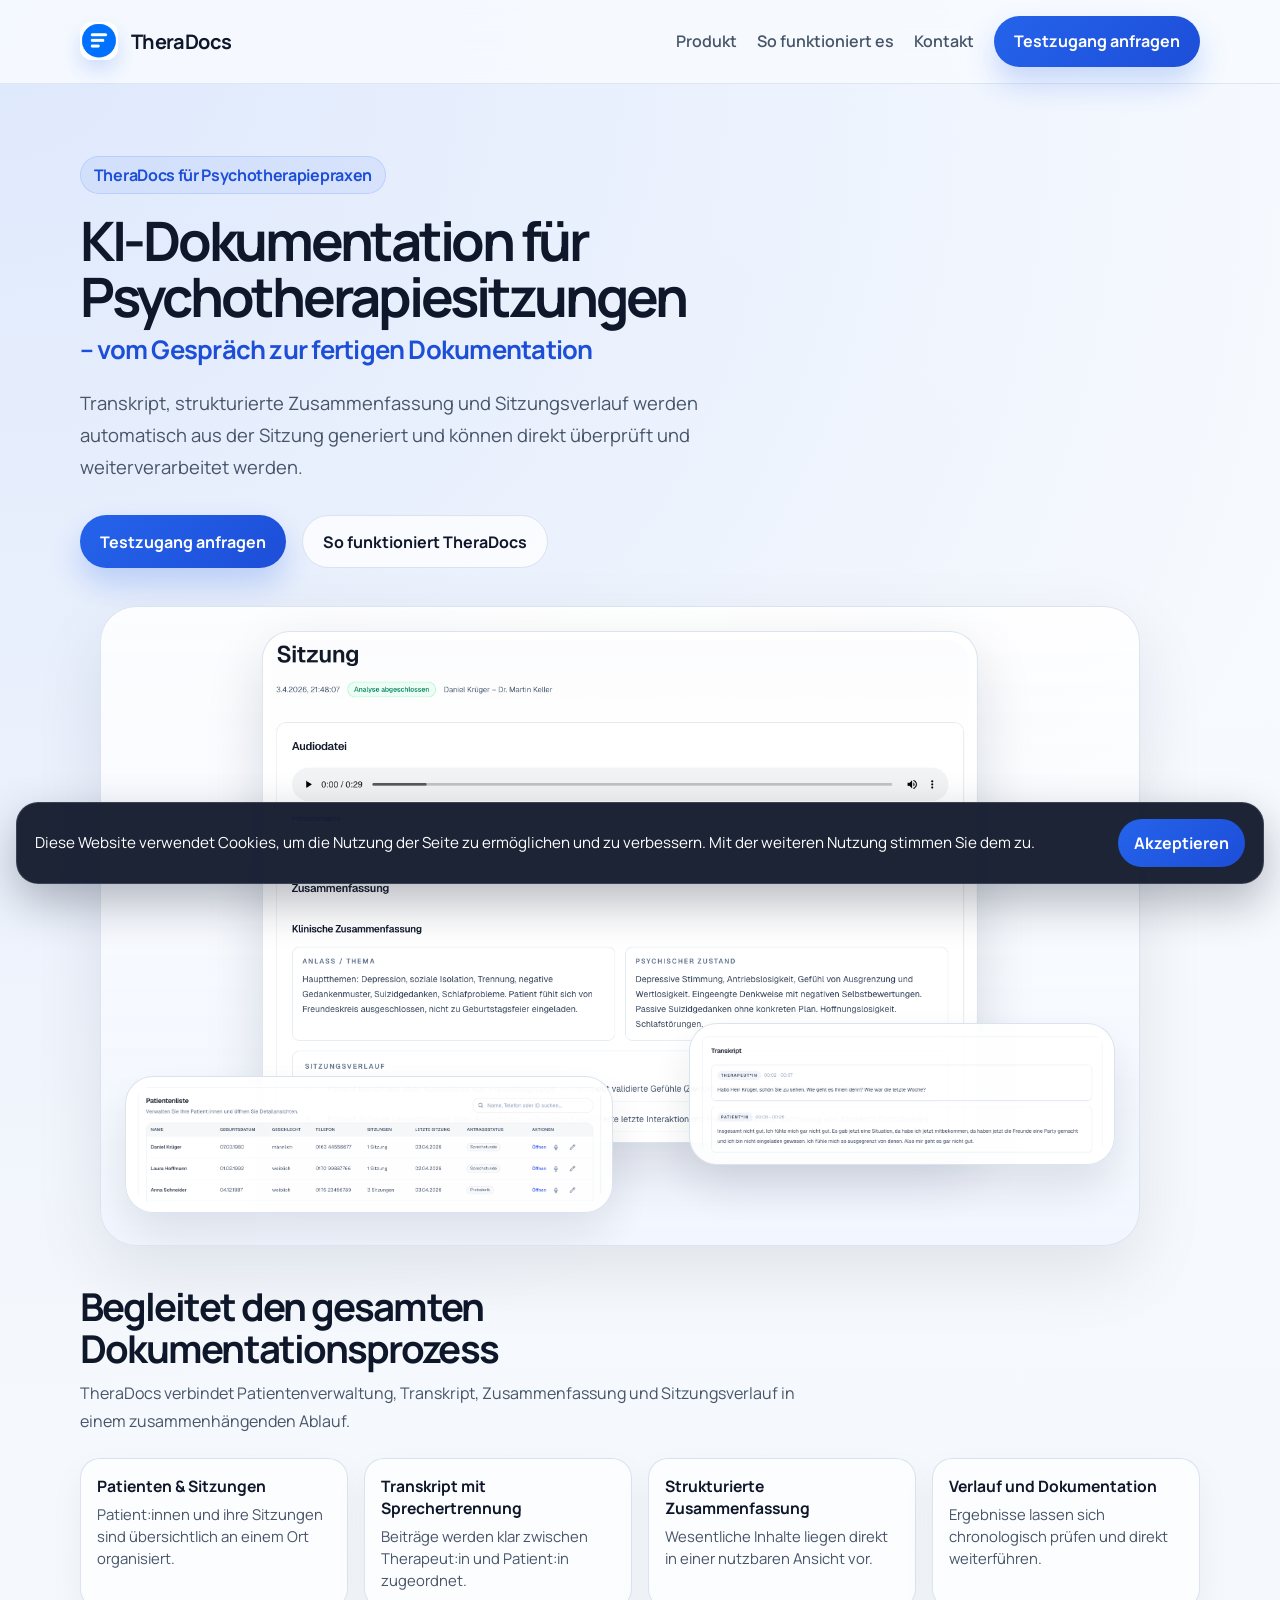
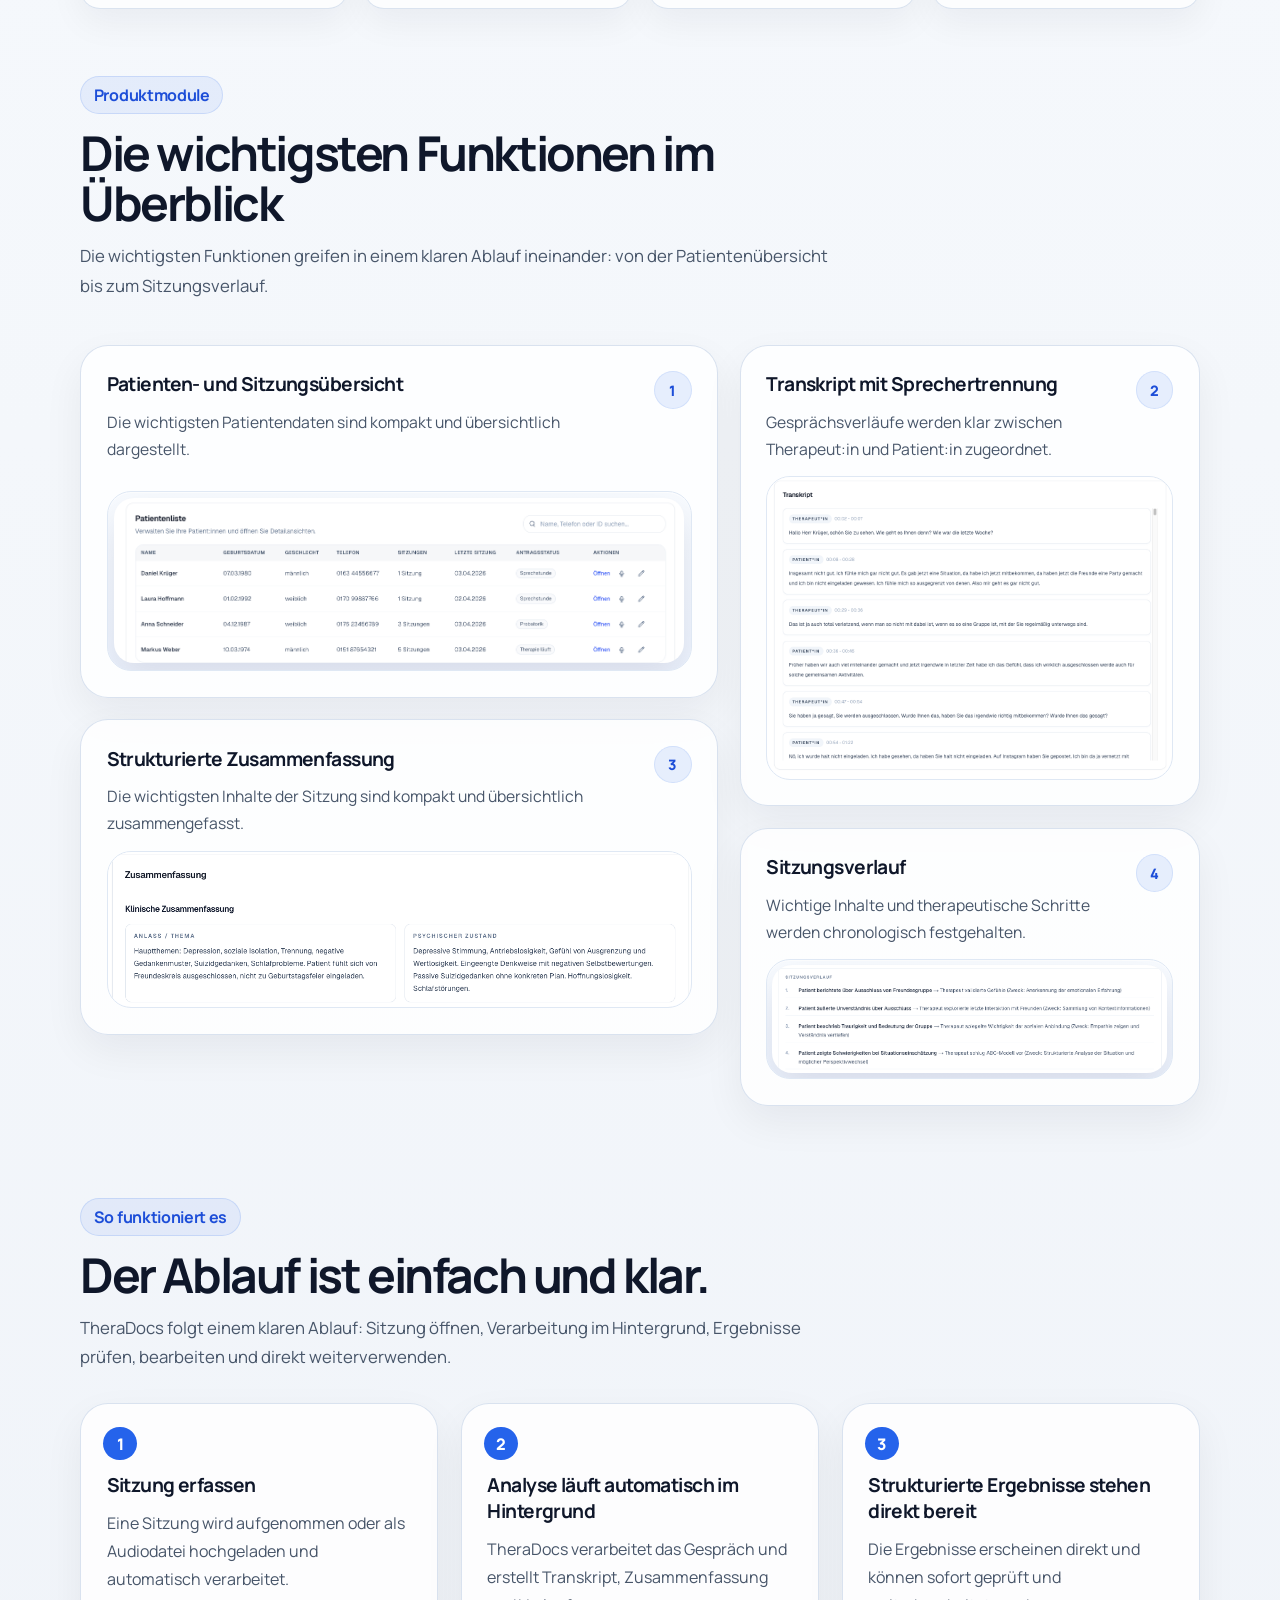
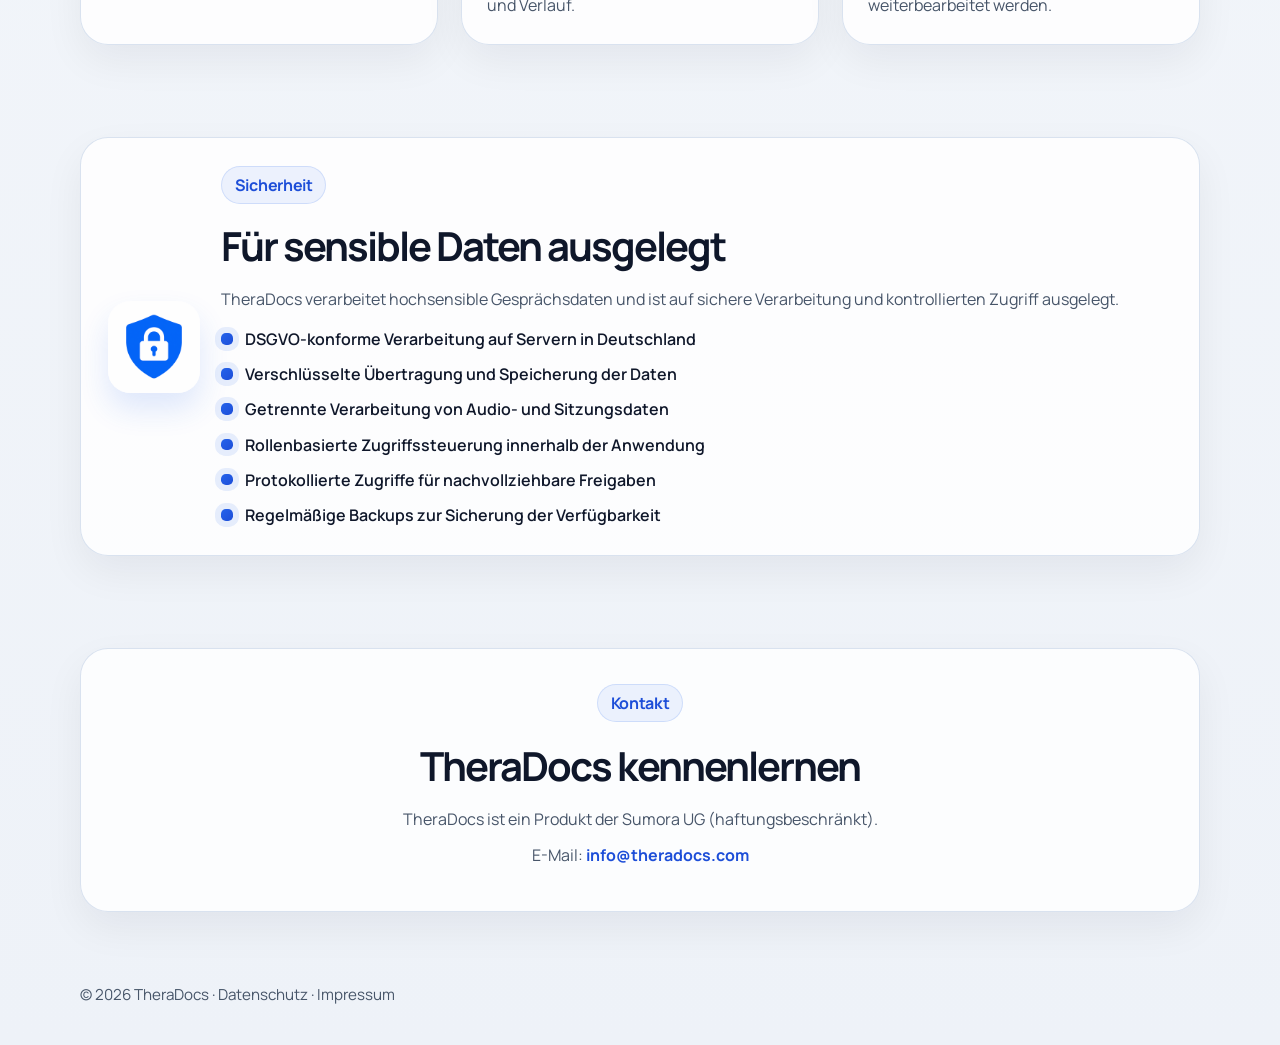
==== commit 38c51c66: "new hero section 2" ====
--- a/index.html
+++ b/index.html
@@ -255,26 +255,26 @@
             left: 50%;
             width: min(69%, 720px);
             transform: translateX(-50%);
-            z-index: 3;
-            box-shadow: 0 28px 68px rgba(15, 23, 42, 0.16);
+            z-index: 1;
+            box-shadow: 0 24px 58px rgba(15, 23, 42, 0.14);
         }
 
         .hero-visual-patients {
             left: clamp(0.8rem, 2vw, 1.5rem);
             bottom: clamp(1.2rem, 3vw, 2rem);
             width: min(47%, 500px);
-            z-index: 1;
-            opacity: 0.95;
-            box-shadow: 0 18px 42px rgba(15, 23, 42, 0.08);
+            z-index: 2;
+            opacity: 0.98;
+            box-shadow: 0 22px 48px rgba(15, 23, 42, 0.1);
         }
 
         .hero-visual-transcript {
             right: clamp(0.8rem, 2vw, 1.5rem);
             bottom: clamp(3rem, 7vw, 5rem);
             width: min(41%, 430px);
-            z-index: 2;
-            opacity: 0.94;
-            box-shadow: 0 18px 42px rgba(15, 23, 42, 0.09);
+            z-index: 3;
+            opacity: 0.97;
+            box-shadow: 0 22px 48px rgba(15, 23, 42, 0.11);
         }
 
         .hero-values {
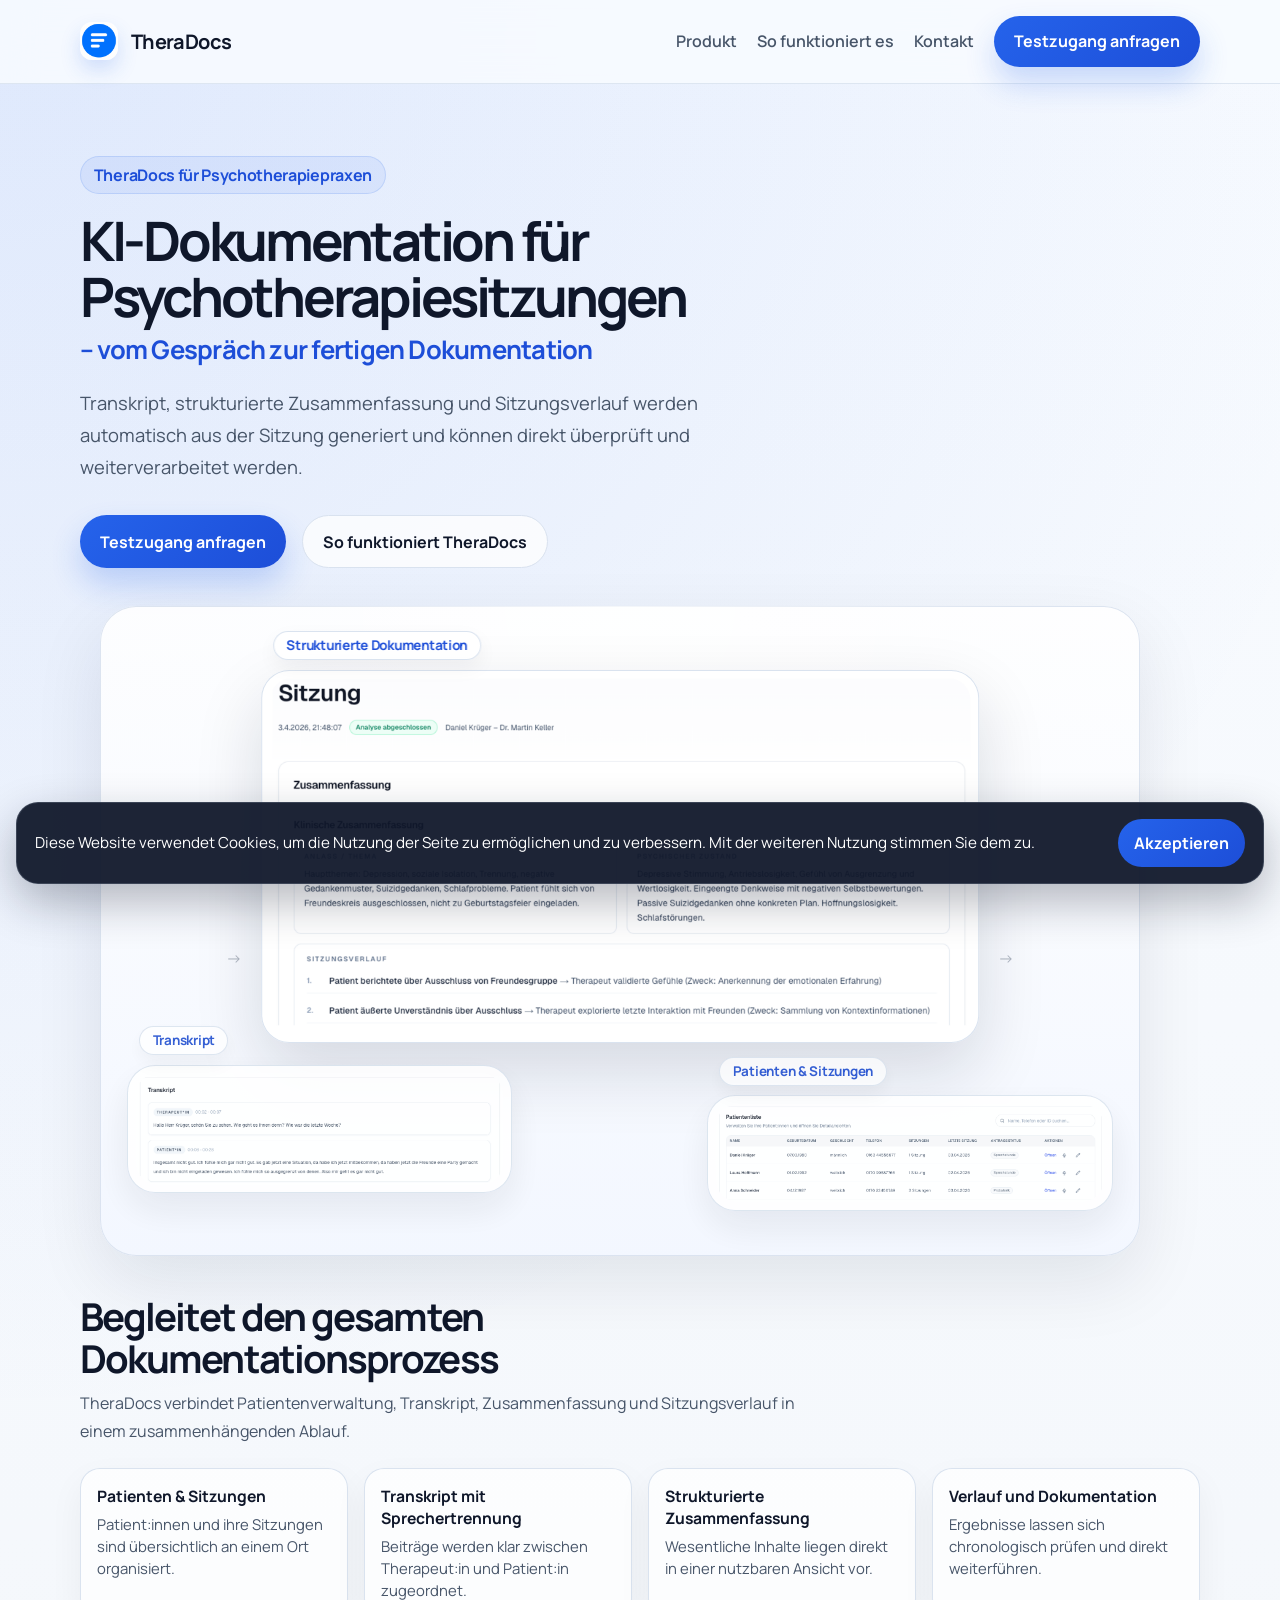
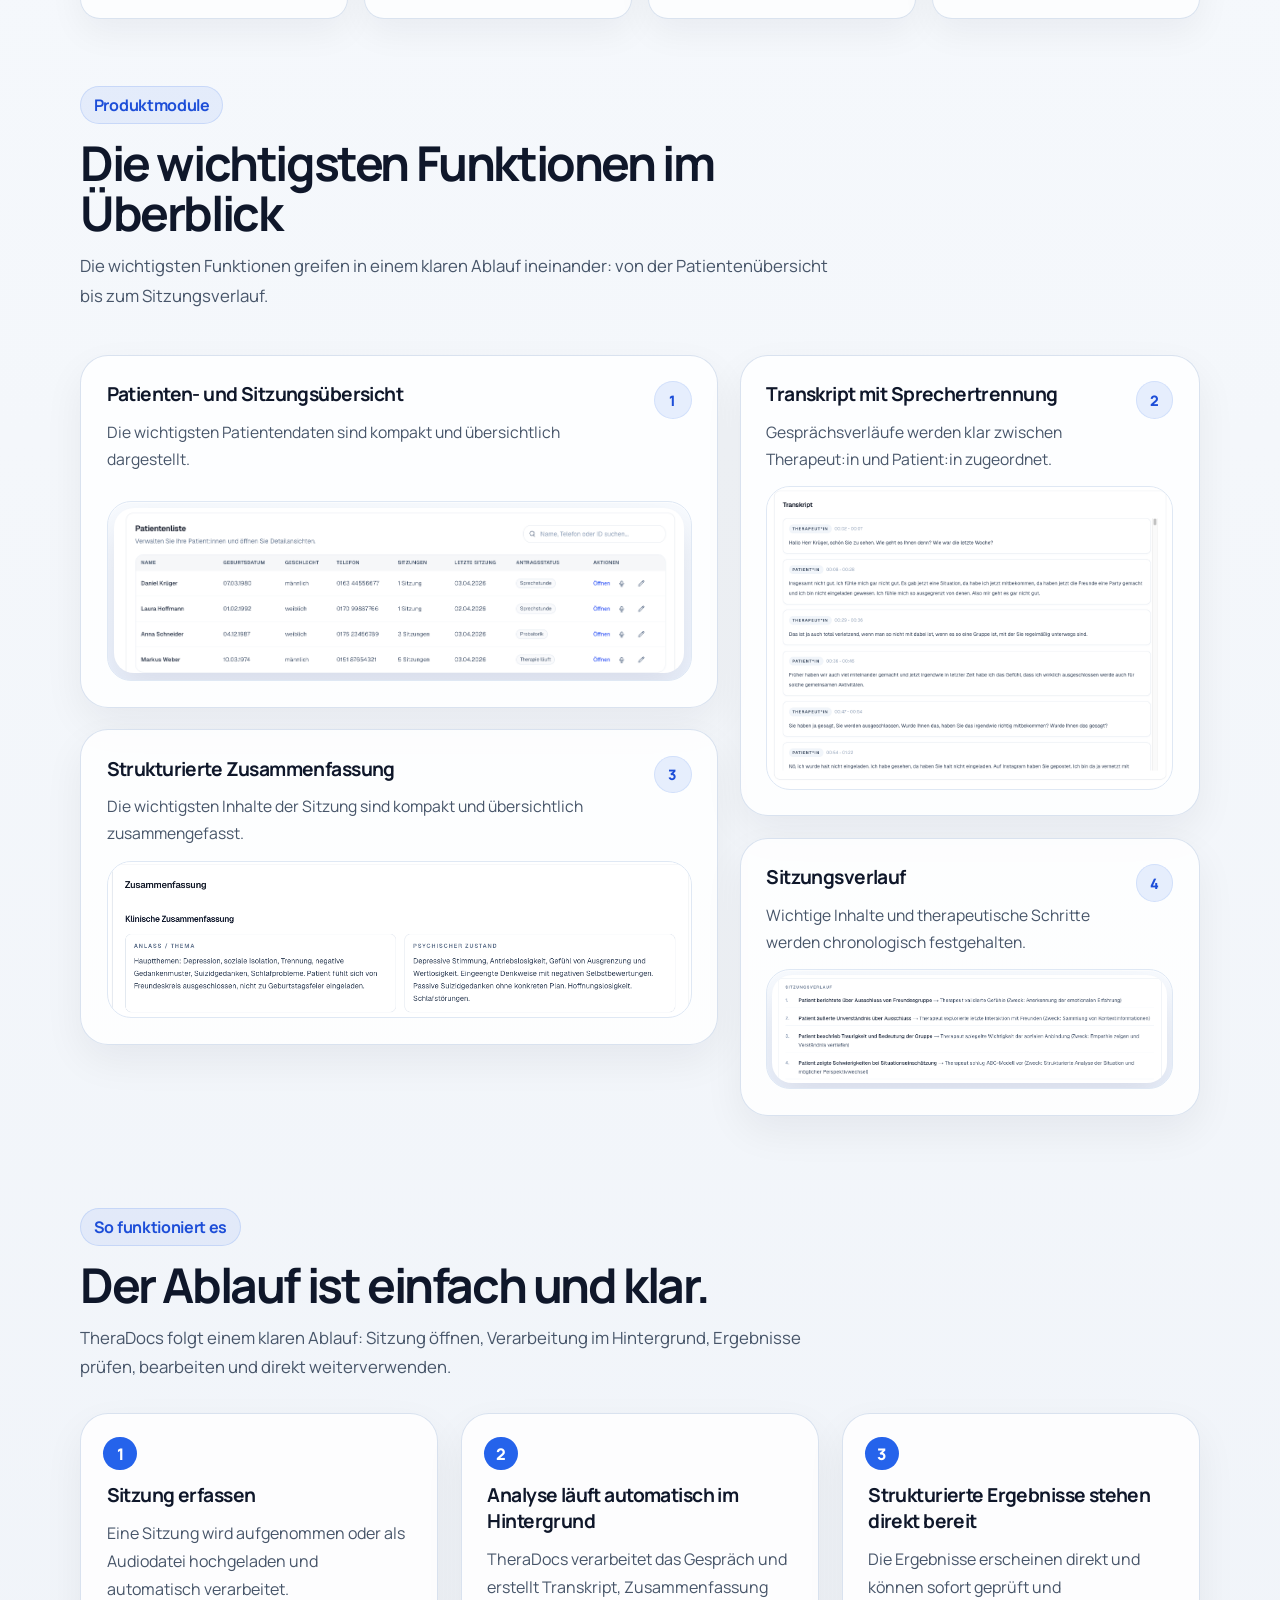
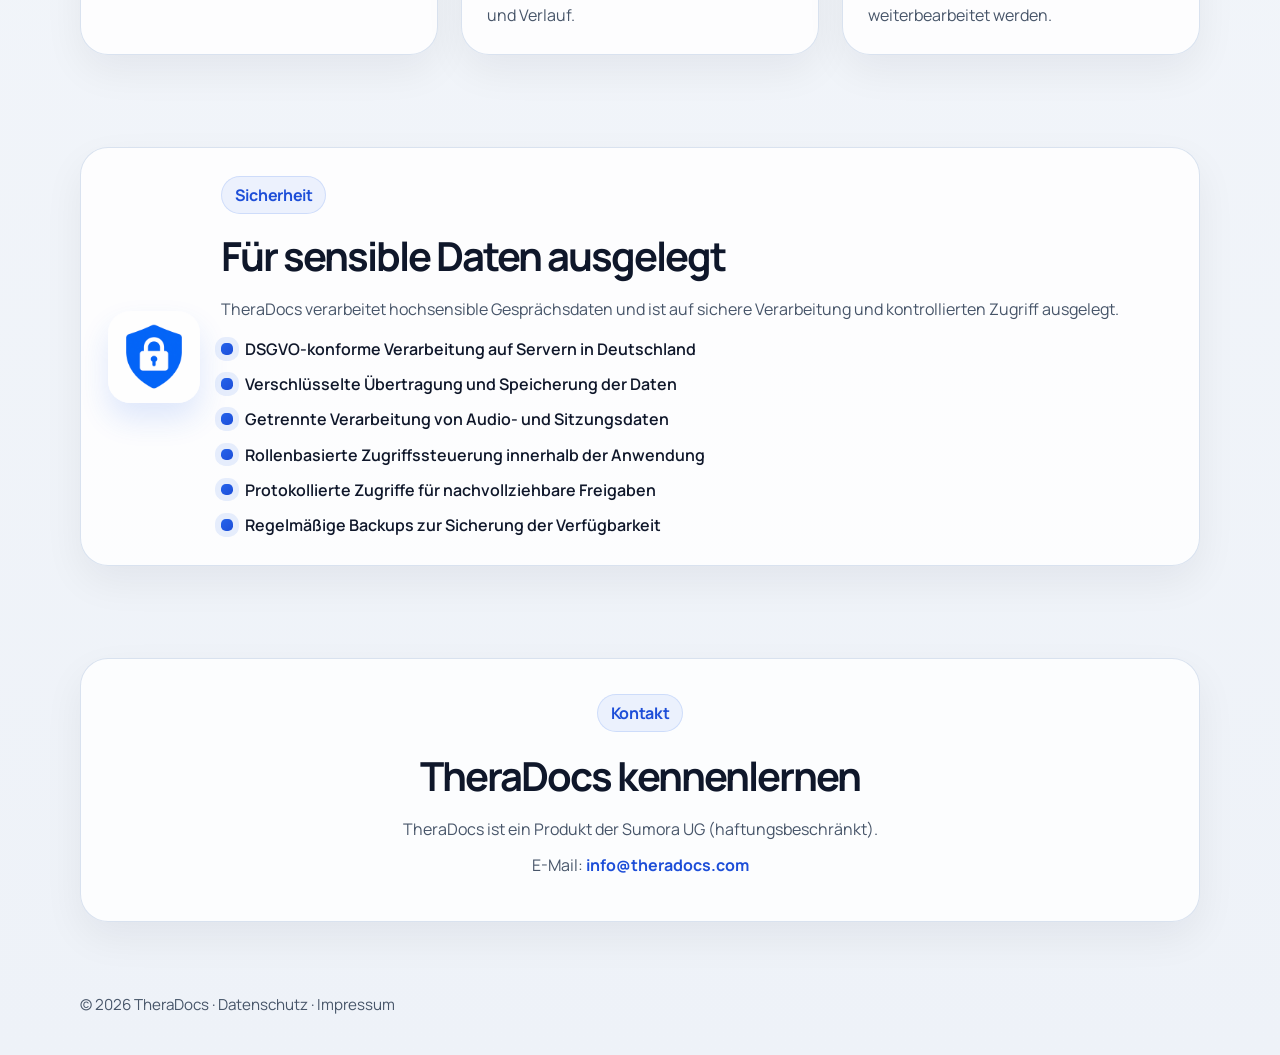
==== commit 214d8b9c: "new hero section 4" ====
--- a/index.html
+++ b/index.html
@@ -211,14 +211,13 @@
             position: relative;
             width: 100%;
             max-width: 1040px;
-            min-height: clamp(430px, 54vw, 640px);
+            min-height: clamp(480px, 54vw, 650px);
             margin: 0 auto;
-            padding: clamp(1.1rem, 2.4vw, 1.8rem);
+            padding: clamp(1.2rem, 2.5vw, 1.9rem);
             border-radius: 36px;
-            border: 1px solid rgba(217, 226, 239, 0.92);
             background:
-                linear-gradient(180deg, rgba(255, 255, 255, 0.86) 0%, rgba(241, 246, 255, 0.94) 100%);
-            box-shadow: 0 26px 70px rgba(15, 23, 42, 0.09);
+                linear-gradient(180deg, rgba(255, 255, 255, 0.9) 0%, rgba(243, 247, 255, 0.96) 100%);
+            box-shadow: inset 0 0 0 1px rgba(217, 226, 239, 0.92), 0 26px 70px rgba(15, 23, 42, 0.09);
             overflow: hidden;
             isolation: isolate;
         }
@@ -232,10 +231,64 @@
             pointer-events: none;
         }
 
+        .hero-visual-flow {
+            position: absolute;
+            top: 53%;
+            left: 50%;
+            width: min(78%, 800px);
+            transform: translateX(-50%);
+            display: flex;
+            justify-content: space-between;
+            align-items: center;
+            color: rgba(71, 85, 105, 0.42);
+            pointer-events: none;
+            z-index: 0;
+        }
+
+        .hero-visual-flow::before {
+            content: "";
+            position: absolute;
+            left: 8%;
+            right: 8%;
+            top: 50%;
+            height: 1px;
+            transform: translateY(-50%);
+            background: linear-gradient(90deg, rgba(148, 163, 184, 0.12) 0%, rgba(148, 163, 184, 0.4) 50%, rgba(148, 163, 184, 0.12) 100%);
+        }
+
+        .hero-visual-flow span {
+            position: relative;
+            z-index: 1;
+            padding: 0 0.4rem;
+            font-size: 1rem;
+            line-height: 1;
+        }
+
         .hero-visual-item {
             position: absolute;
             margin: 0;
-            padding: 0.5rem;
+            width: 100%;
+        }
+
+        .hero-visual-label {
+            display: inline-flex;
+            align-items: center;
+            margin: 0 0 0.6rem 0.75rem;
+            padding: 0.42rem 0.78rem;
+            border-radius: 999px;
+            background: rgba(255, 255, 255, 0.82);
+            border: 1px solid rgba(217, 226, 239, 0.96);
+            box-shadow: 0 8px 20px rgba(15, 23, 42, 0.05);
+            color: var(--accent-dark);
+            font-size: 0.84rem;
+            font-weight: 700;
+            letter-spacing: -0.02em;
+            line-height: 1;
+            backdrop-filter: blur(6px);
+        }
+
+        .hero-visual-frame {
+            padding: 0.48rem;
             border-radius: 28px;
             border: 1px solid rgba(217, 226, 239, 0.95);
             background: rgba(255, 255, 255, 0.96);
@@ -251,30 +304,38 @@
         }
 
         .hero-visual-main {
-            top: clamp(1rem, 2.2vw, 1.5rem);
+            top: clamp(0.45rem, 3vw, 1.6rem);
             left: 50%;
-            width: min(69%, 720px);
+            width: min(69%, 760px);
             transform: translateX(-50%);
-            z-index: 1;
-            box-shadow: 0 24px 58px rgba(15, 23, 42, 0.14);
+            z-index: 2;
+        }
+
+        .hero-visual-main .hero-visual-frame {
+            box-shadow: 0 28px 68px rgba(15, 23, 42, 0.14);
+        }
+
+        .hero-visual-transcript {
+            left: clamp(1rem, 2.4vw, 1.7rem);
+            bottom: clamp(2.8rem, 5.2vw, 3.9rem);
+            width: min(37%, 410px);
+            z-index: 4;
+            opacity: 0.9;
+            filter: saturate(0.94);
+        }
+
+        .hero-visual-transcript .hero-visual-frame,
+        .hero-visual-patients .hero-visual-frame {
+            box-shadow: 0 16px 38px rgba(15, 23, 42, 0.08);
         }
 
         .hero-visual-patients {
-            left: clamp(0.8rem, 2vw, 1.5rem);
-            bottom: clamp(1.2rem, 3vw, 2rem);
-            width: min(47%, 500px);
-            z-index: 2;
-            opacity: 0.98;
-            box-shadow: 0 22px 48px rgba(15, 23, 42, 0.1);
-        }
-
-        .hero-visual-transcript {
-            right: clamp(0.8rem, 2vw, 1.5rem);
-            bottom: clamp(3rem, 7vw, 5rem);
-            width: min(41%, 430px);
+            right: clamp(1rem, 2.4vw, 1.7rem);
+            bottom: clamp(1.9rem, 3.8vw, 2.8rem);
+            width: min(39%, 430px);
             z-index: 3;
-            opacity: 0.97;
-            box-shadow: 0 22px 48px rgba(15, 23, 42, 0.11);
+            opacity: 0.9;
+            filter: saturate(0.94);
         }
 
         .hero-values {
@@ -705,20 +766,19 @@
             }
 
             .hero-visual-stage {
-                min-height: clamp(390px, 56vw, 560px);
+                min-height: clamp(430px, 56vw, 580px);
             }
 
             .hero-visual-main {
-                width: min(70%, 650px);
+                width: min(70%, 700px);
+            }
+
+            .hero-visual-transcript {
+                width: min(35%, 370px);
             }
 
             .hero-visual-patients {
-                width: min(44%, 430px);
-            }
-
-            .hero-visual-transcript {
-                width: min(38%, 360px);
-                bottom: clamp(2.2rem, 6vw, 4rem);
+                width: min(37%, 390px);
             }
         }
 
@@ -749,24 +809,30 @@
             }
 
             .hero-visual-stage {
-                min-height: clamp(340px, 58vw, 470px);
-                padding: 1rem;
+                min-height: clamp(375px, 63vw, 495px);
+                padding: 0.95rem;
             }
 
             .hero-visual-main {
-                width: min(72%, 560px);
+                width: min(73%, 590px);
+                top: clamp(0.7rem, 3.2vw, 1.45rem);
+            }
+
+            .hero-visual-flow {
+                top: 52%;
+                width: min(80%, 620px);
+            }
+
+            .hero-visual-transcript {
+                left: 0.75rem;
+                bottom: 1.9rem;
+                width: min(39%, 270px);
             }
 
             .hero-visual-patients {
-                left: 0.8rem;
-                bottom: 0.9rem;
-                width: min(43%, 340px);
-            }
-
-            .hero-visual-transcript {
-                right: 0.8rem;
-                bottom: 2.5rem;
-                width: min(37%, 290px);
+                right: 0.75rem;
+                bottom: 1.2rem;
+                width: min(41%, 290px);
             }
 
             .hero-values-grid {
@@ -827,13 +893,32 @@
             }
 
             .hero-visual-stage {
+                display: grid;
+                gap: 0.95rem;
                 min-height: auto;
-                padding: 0.55rem;
+                padding: 0.7rem;
                 border-radius: 24px;
+            }
+
+            .hero-visual-flow {
+                display: none;
             }
 
             .hero-visual-item {
                 position: relative;
+                inset: auto;
+                width: 100%;
+                transform: none;
+                opacity: 1;
+                filter: none;
+            }
+
+            .hero-visual-label {
+                margin: 0 0 0.55rem 0.25rem;
+                font-size: 0.8rem;
+            }
+
+            .hero-visual-frame {
                 padding: 0.4rem;
                 border-radius: 20px;
             }
@@ -843,17 +928,16 @@
             }
 
             .hero-visual-main {
-                top: auto;
-                left: auto;
                 width: 100%;
-                transform: none;
-                z-index: auto;
-                box-shadow: 0 18px 42px rgba(15, 23, 42, 0.12);
-            }
-
-            .hero-visual-patients,
+                order: 2;
+            }
+
             .hero-visual-transcript {
-                display: none;
+                order: 1;
+            }
+
+            .hero-visual-patients {
+                order: 3;
             }
 
             .hero-values {
@@ -942,14 +1026,27 @@
                     </div>
                     <div class="hero-visual">
                         <div class="hero-visual-stage">
-                            <figure class="hero-visual-item hero-visual-patients">
-                                <img src="patientenliste_1.png" alt="Patientenliste in TheraDocs mit Übersicht über Fälle und Sitzungen" />
-                            </figure>
+                            <div class="hero-visual-flow" aria-hidden="true">
+                                <span>→</span>
+                                <span>→</span>
+                            </div>
                             <figure class="hero-visual-item hero-visual-transcript">
-                                <img src="transcript_1.png" alt="Transkriptansicht in TheraDocs mit Gesprächsverlauf" />
+                                <figcaption class="hero-visual-label">Transkript</figcaption>
+                                <div class="hero-visual-frame">
+                                    <img src="transcript_1.png" alt="Transkriptansicht in TheraDocs mit Gesprächsverlauf" />
+                                </div>
                             </figure>
                             <figure class="hero-visual-item hero-visual-main">
-                                <img src="sitzung_1.png" alt="Sitzungsansicht in TheraDocs mit strukturierter Zusammenfassung" />
+                                <figcaption class="hero-visual-label">Strukturierte Dokumentation</figcaption>
+                                <div class="hero-visual-frame">
+                                    <img src="sitzung_1.png" alt="Sitzungsansicht in TheraDocs mit strukturierter Zusammenfassung" />
+                                </div>
+                            </figure>
+                            <figure class="hero-visual-item hero-visual-patients">
+                                <figcaption class="hero-visual-label">Patienten &amp; Sitzungen</figcaption>
+                                <div class="hero-visual-frame">
+                                    <img src="patientenliste_1.png" alt="Patientenliste in TheraDocs mit Übersicht über Fälle und Sitzungen" />
+                                </div>
                             </figure>
                         </div>
                     </div>
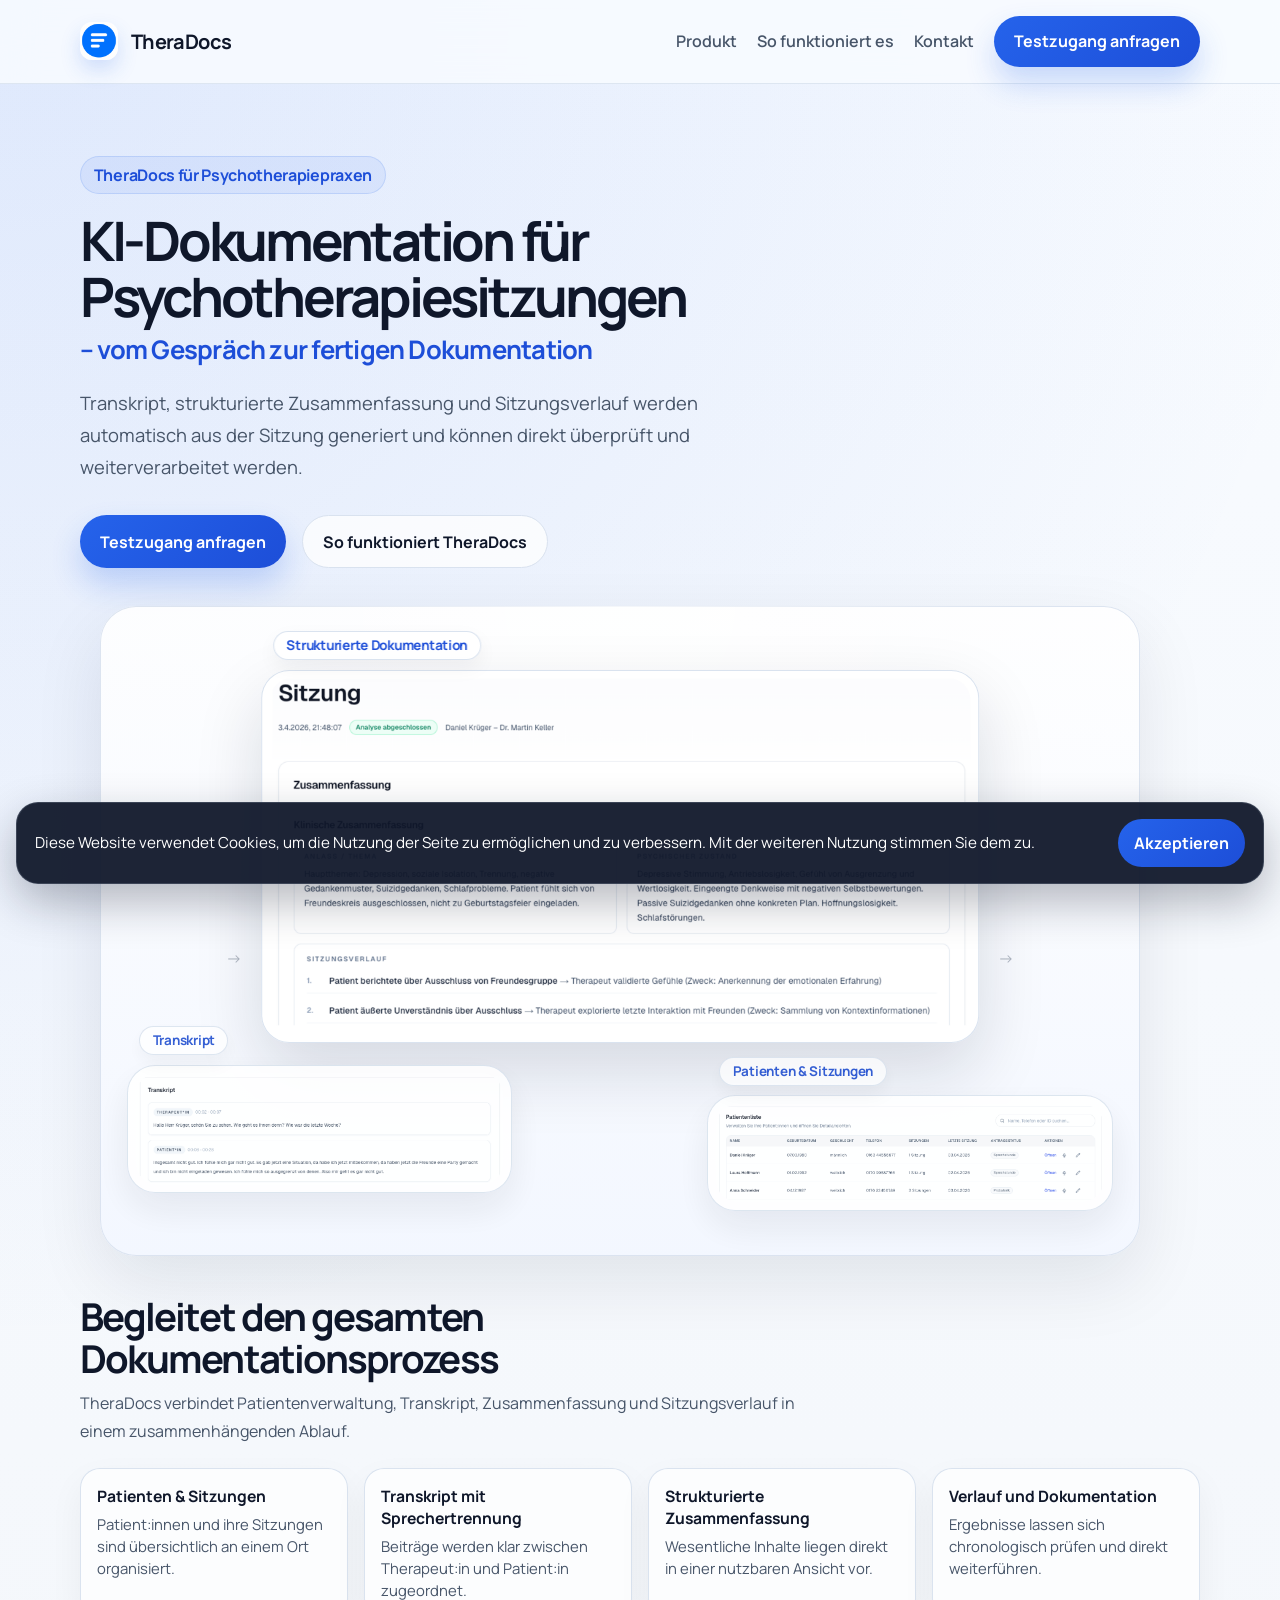
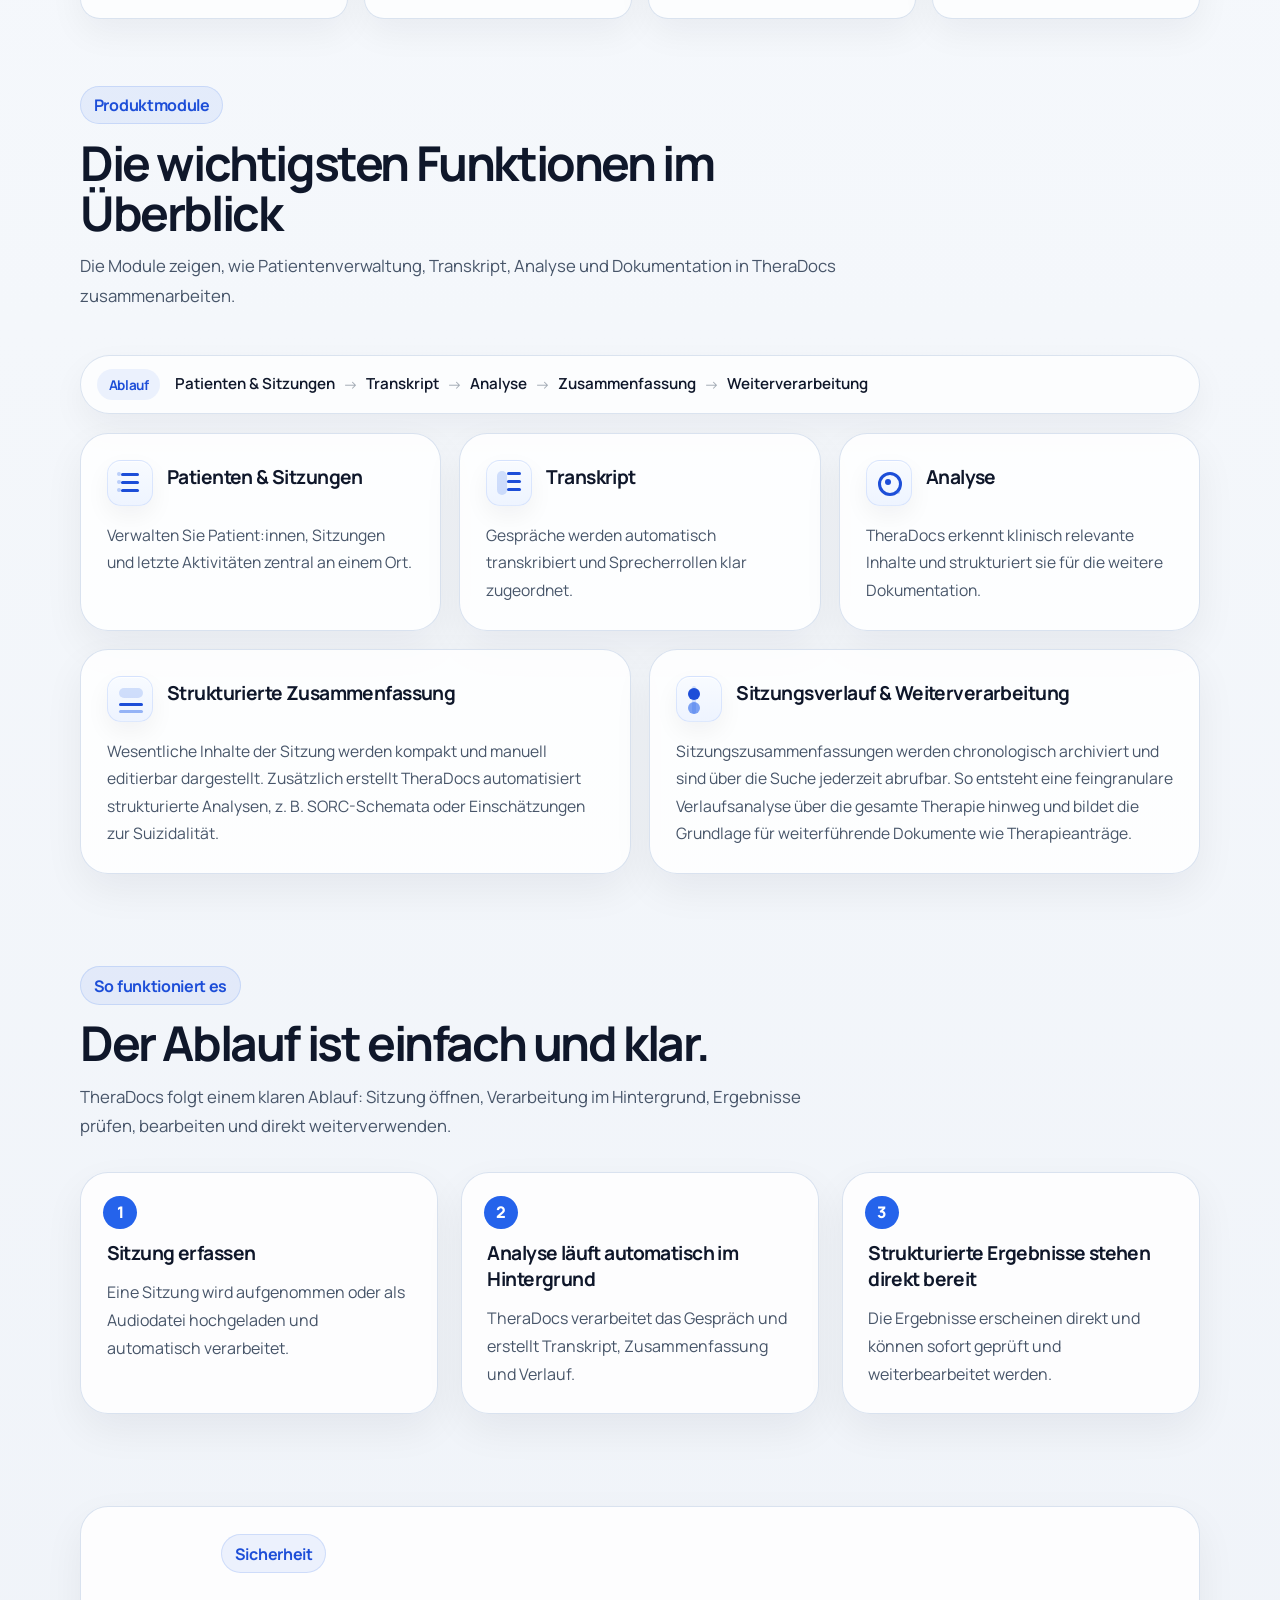
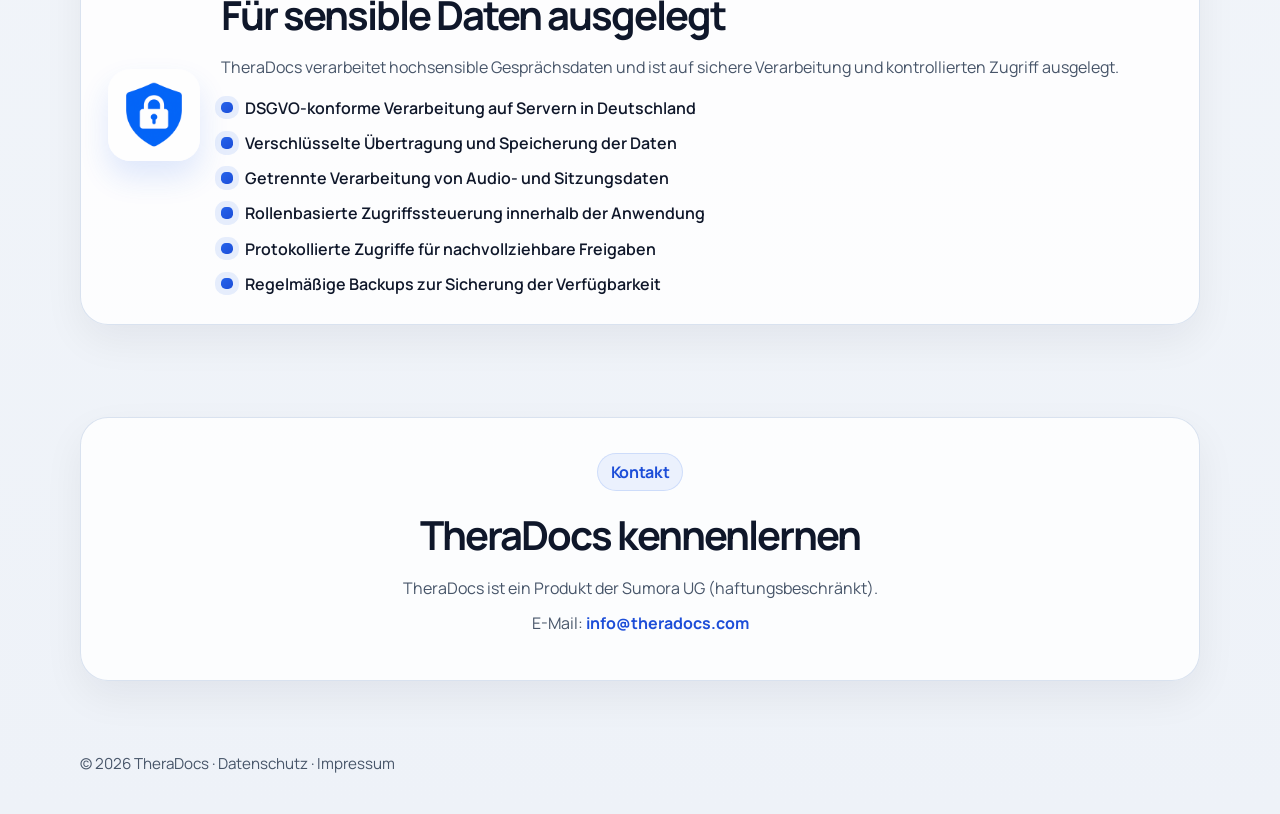
==== commit 594a81b3: "new features section" ====
--- a/index.html
+++ b/index.html
@@ -413,140 +413,207 @@
             font-size: 1.05rem;
         }
 
-        .module-grid {
+        .module-overview {
             display: grid;
-            grid-template-columns: minmax(0, 1.22fr) minmax(340px, 0.88fr);
-            gap: 1.35rem;
-            align-items: start;
-        }
-
-        .module-column {
+            gap: 1.2rem;
+        }
+
+        .module-overview-flow {
             display: flex;
-            flex-direction: column;
-            gap: 1.35rem;
+            align-items: center;
+            gap: 0.9rem;
+            flex-wrap: wrap;
+            padding: 0.85rem 1rem;
+            border-radius: 999px;
+            background: rgba(255, 255, 255, 0.72);
+            border: 1px solid rgba(217, 226, 239, 0.95);
+            box-shadow: 0 14px 34px rgba(15, 23, 42, 0.05);
+        }
+
+        .module-overview-flow-label {
+            display: inline-flex;
+            align-items: center;
+            padding: 0.38rem 0.72rem;
+            border-radius: 999px;
+            background: rgba(37, 99, 235, 0.08);
+            color: var(--accent-dark);
+            font-size: 0.84rem;
+            font-weight: 700;
+            letter-spacing: -0.02em;
+        }
+
+        .module-overview-flow-track {
+            display: flex;
+            align-items: center;
+            gap: 0.5rem;
+            flex-wrap: wrap;
+            color: var(--muted);
+            font-size: 0.95rem;
+            line-height: 1.5;
+        }
+
+        .module-overview-flow-step {
+            color: var(--text);
+            font-weight: 600;
+            white-space: nowrap;
+        }
+
+        .module-overview-flow-arrow {
+            color: rgba(71, 85, 105, 0.5);
+            font-size: 0.95rem;
+            line-height: 1;
+        }
+
+        .module-overview-grid {
+            display: grid;
+            grid-template-columns: repeat(6, minmax(0, 1fr));
+            gap: 1.15rem;
+            align-items: stretch;
+        }
+
+        .module-node {
+            grid-column: span 2;
+            padding: 1.35rem;
             min-width: 0;
         }
 
-        .module-column--main {
-            grid-column: 1;
-        }
-
-        .module-column--side {
-            grid-column: 2;
-        }
-
-        .module-card {
+        .module-node--wide {
+            grid-column: span 3;
+        }
+
+        .module-node-header {
             display: flex;
-            flex-direction: column;
-            padding: 1rem 1rem 1.05rem;
-            min-width: 0;
-            overflow: hidden;
-        }
-
-        .module-card--overview {
-            padding: 1.1rem 1.1rem 1.15rem;
-        }
-
-        .module-card--timeline {
-            padding: 1rem 1.1rem 1.05rem;
-        }
-
-        .module-meta {
-            display: flex;
-            align-items: flex-start;
-            justify-content: space-between;
-            gap: 1rem;
-            margin-bottom: 0.8rem;
-        }
-
-        .module-copy {
-            min-width: 0;
-        }
-
-        .module-meta h3 {
-            margin: 0 0 0.35rem;
-            font-size: 1.18rem;
+            align-items: center;
+            gap: 0.9rem;
+            margin-bottom: 1rem;
+        }
+
+        .module-node-icon {
+            position: relative;
+            width: 46px;
+            height: 46px;
+            flex: 0 0 46px;
+            border-radius: 14px;
+            background: linear-gradient(180deg, #f8fbff 0%, #eef4ff 100%);
+            border: 1px solid rgba(37, 99, 235, 0.12);
+            box-shadow: inset 0 1px 0 rgba(255, 255, 255, 0.85), 0 10px 24px rgba(15, 23, 42, 0.05);
+            color: var(--accent-dark);
+        }
+
+        .module-node-icon::before,
+        .module-node-icon::after {
+            content: "";
+            position: absolute;
+            display: block;
+        }
+
+        .module-node-icon--patients::before {
+            left: 13px;
+            top: 12px;
+            width: 18px;
+            height: 3px;
+            border-radius: 999px;
+            background: currentColor;
+            box-shadow: 0 8px 0 currentColor, 0 16px 0 currentColor;
+        }
+
+        .module-node-icon--patients::after {
+            left: 9px;
+            top: 11px;
+            width: 4px;
+            height: 4px;
+            border-radius: 50%;
+            background: rgba(37, 99, 235, 0.28);
+            box-shadow: 0 8px 0 rgba(37, 99, 235, 0.28), 0 16px 0 rgba(37, 99, 235, 0.28);
+        }
+
+        .module-node-icon--transcript::before {
+            left: 10px;
+            top: 10px;
+            width: 10px;
+            height: 24px;
+            border-radius: 6px;
+            background: rgba(37, 99, 235, 0.18);
+        }
+
+        .module-node-icon--transcript::after {
+            right: 10px;
+            top: 11px;
+            width: 14px;
+            height: 3px;
+            border-radius: 999px;
+            background: currentColor;
+            box-shadow: 0 8px 0 currentColor, 0 16px 0 currentColor;
+        }
+
+        .module-node-icon--analysis::before {
+            left: 11px;
+            top: 11px;
+            width: 18px;
+            height: 18px;
+            border-radius: 50%;
+            border: 3px solid currentColor;
+        }
+
+        .module-node-icon--analysis::after {
+            left: 18px;
+            top: 18px;
+            width: 6px;
+            height: 6px;
+            border-radius: 50%;
+            background: currentColor;
+            box-shadow: 10px 10px 0 -1px rgba(37, 99, 235, 0.26);
+        }
+
+        .module-node-icon--summary::before {
+            left: 11px;
+            top: 11px;
+            width: 24px;
+            height: 10px;
+            border-radius: 6px;
+            background: rgba(37, 99, 235, 0.18);
+        }
+
+        .module-node-icon--summary::after {
+            left: 11px;
+            top: 26px;
+            width: 24px;
+            height: 3px;
+            border-radius: 999px;
+            background: currentColor;
+            box-shadow: 0 7px 0 rgba(37, 99, 235, 0.45);
+        }
+
+        .module-node-icon--timeline::before {
+            left: 15px;
+            top: 9px;
+            width: 4px;
+            height: 28px;
+            border-radius: 999px;
+            background: rgba(37, 99, 235, 0.18);
+        }
+
+        .module-node-icon--timeline::after {
+            left: 11px;
+            top: 11px;
+            width: 12px;
+            height: 12px;
+            border-radius: 50%;
+            background: currentColor;
+            box-shadow: 0 14px 0 rgba(37, 99, 235, 0.58);
+        }
+
+        .module-node h3 {
+            margin: 0;
+            font-size: 1.12rem;
             letter-spacing: -0.03em;
         }
 
-        .module-meta p {
+        .module-node p {
             margin: 0;
             color: var(--muted);
-            line-height: 1.55;
+            line-height: 1.65;
             font-size: 0.98rem;
-        }
-
-        .module-screen {
-            width: 100%;
-            min-width: 0;
-            position: relative;
-            border-radius: 24px;
-            border: 1px solid #dfe8f4;
-            background: linear-gradient(180deg, #f8fbff 0%, #eef4ff 100%);
-            padding: 0.38rem;
-            overflow: hidden;
-            box-shadow: inset 0 1px 0 rgba(255, 255, 255, 0.75);
-        }
-
-        .module-screen--image {
-            display: block;
-            width: 100%;
-            min-width: 0;
-            padding: 0;
-            line-height: 0;
-        }
-
-        .module-screen--image img {
-            width: 100%;
-            max-width: 100%;
-            height: auto;
-            display: block;
-            position: static;
-            transform: none;
-            margin: 0;
-            border-radius: 16px;
-            box-shadow: 0 18px 38px rgba(15, 23, 42, 0.10);
-            background: #ffffff;
-        }
-
-        .module-card--overview .module-screen,
-        .module-card--timeline .module-screen {
-            padding: 0.32rem;
-        }
-
-        .module-card--overview .module-meta {
-            margin-bottom: 1.45rem;
-        }
-
-        .module-card--overview .module-meta p {
-            max-width: 46ch;
-        }
-
-        .module-card--overview .module-screen {
-            margin-top: 0.25rem;
-            padding: 0.42rem;
-        }
-
-        .module-step {
-            flex: 0 0 auto;
-            display: inline-flex;
-            align-items: center;
-            justify-content: center;
-            min-width: 2.35rem;
-            height: 2.35rem;
-            padding: 0 0.7rem;
-            border-radius: 999px;
-            background: rgba(37, 99, 235, 0.10);
-            color: var(--accent-dark);
-            font-size: 0.9rem;
-            font-weight: 800;
-            letter-spacing: -0.02em;
-            box-shadow: inset 0 0 0 1px rgba(37, 99, 235, 0.10);
-        }
-
-        .module-card--overview .module-screen--image img,
-        .module-card--timeline .module-screen--image img {
-            border-radius: 20px;
         }
 
         .card-grid {
@@ -761,8 +828,13 @@
                 grid-template-columns: repeat(2, minmax(0, 1fr));
             }
 
-            .module-grid {
-                grid-template-columns: minmax(0, 1.15fr) minmax(300px, 0.85fr);
+            .module-overview-grid {
+                grid-template-columns: repeat(2, minmax(0, 1fr));
+            }
+
+            .module-node,
+            .module-node--wide {
+                grid-column: span 1;
             }
 
             .hero-visual-stage {
@@ -839,13 +911,13 @@
                 grid-template-columns: repeat(2, minmax(0, 1fr));
             }
 
-            .module-grid {
+            .module-overview-flow {
+                border-radius: 24px;
+            }
+
+            .module-overview-grid {
                 grid-template-columns: repeat(2, minmax(0, 1fr));
-                gap: 1.2rem;
-            }
-
-            .module-column {
-                gap: 1.2rem;
+                gap: 1rem;
             }
 
         }
@@ -948,40 +1020,28 @@
                 grid-template-columns: 1fr;
             }
 
-            .module-grid {
+            .module-overview-flow {
+                padding: 0.9rem 1rem;
+                border-radius: 22px;
+            }
+
+            .module-overview-flow-track {
+                gap: 0.42rem;
+            }
+
+            .module-overview-grid {
                 grid-template-columns: 1fr;
             }
 
-            .module-column {
-                display: contents;
-            }
-
-            .module-card,
-            .module-card--overview,
-            .module-card--timeline {
-                padding: 1rem;
-            }
-
-            .module-card--overview { order: 1; }
-            .module-card--transcript { order: 2; }
-            .module-card--summary { order: 3; }
-            .module-card--timeline { order: 4; }
-
-            .module-screen {
-                padding: 0.32rem;
-            }
-
-            .module-meta {
-                flex-direction: column;
+            .module-node,
+            .module-node--wide {
+                grid-column: span 1;
+                padding: 1.15rem;
+            }
+
+            .module-node-header {
                 gap: 0.8rem;
-            }
-
-            .module-card--overview .module-meta {
-                margin-bottom: 1.05rem;
-            }
-
-            .module-card--overview .module-screen {
-                margin-top: 0.15rem;
+                margin-bottom: 0.85rem;
             }
 
             .security-panel {
@@ -1086,63 +1146,64 @@
                 <div class="section-header" style="margin-bottom: 2.8rem;">
                     <div class="eyebrow">Produktmodule</div>
                     <h2>Die wichtigsten Funktionen im Überblick</h2>
-                    <p>Die wichtigsten Funktionen greifen in einem klaren Ablauf ineinander: von der Patientenübersicht bis zum Sitzungsverlauf.</p>
+                    <p>Die Module zeigen, wie Patientenverwaltung, Transkript, Analyse und Dokumentation in TheraDocs zusammenarbeiten.</p>
                 </div>
 
-                <div class="module-grid">
-                    <div class="module-column module-column--main">
-                        <article class="card module-card module-card--overview">
-                            <div class="module-meta">
-                                <div class="module-copy">
-                                    <h3>Patienten- und Sitzungsübersicht</h3>
-                                    <p>Die wichtigsten Patientendaten sind kompakt und übersichtlich dargestellt.</p>
-                                </div>
-                                <span class="module-step">1</span>
+                <div class="module-overview">
+                    <div class="module-overview-flow" aria-label="Ablauf der Produktmodule">
+                        <span class="module-overview-flow-label">Ablauf</span>
+                        <div class="module-overview-flow-track">
+                            <span class="module-overview-flow-step">Patienten &amp; Sitzungen</span>
+                            <span class="module-overview-flow-arrow" aria-hidden="true">→</span>
+                            <span class="module-overview-flow-step">Transkript</span>
+                            <span class="module-overview-flow-arrow" aria-hidden="true">→</span>
+                            <span class="module-overview-flow-step">Analyse</span>
+                            <span class="module-overview-flow-arrow" aria-hidden="true">→</span>
+                            <span class="module-overview-flow-step">Zusammenfassung</span>
+                            <span class="module-overview-flow-arrow" aria-hidden="true">→</span>
+                            <span class="module-overview-flow-step">Weiterverarbeitung</span>
+                        </div>
+                    </div>
+
+                    <div class="module-overview-grid">
+                        <article class="card module-node">
+                            <div class="module-node-header">
+                                <span class="module-node-icon module-node-icon--patients" aria-hidden="true"></span>
+                                <h3>Patienten &amp; Sitzungen</h3>
                             </div>
-                            <div class="module-screen module-screen--image">
-                                <img src="patientenliste.png" alt="Patientenliste in TheraDocs mit Sitzungen und Status" />
+                            <p>Verwalten Sie Patient:innen, Sitzungen und letzte Aktivitäten zentral an einem Ort.</p>
+                        </article>
+
+                        <article class="card module-node">
+                            <div class="module-node-header">
+                                <span class="module-node-icon module-node-icon--transcript" aria-hidden="true"></span>
+                                <h3>Transkript</h3>
                             </div>
+                            <p>Gespräche werden automatisch transkribiert und Sprecherrollen klar zugeordnet.</p>
                         </article>
 
-                        <article class="card module-card module-card--summary">
-                            <div class="module-meta">
-                                <div class="module-copy">
-                                    <h3>Strukturierte Zusammenfassung</h3>
-                                    <p>Die wichtigsten Inhalte der Sitzung sind kompakt und übersichtlich zusammengefasst.</p>
-                                </div>
-                                <span class="module-step">3</span>
+                        <article class="card module-node">
+                            <div class="module-node-header">
+                                <span class="module-node-icon module-node-icon--analysis" aria-hidden="true"></span>
+                                <h3>Analyse</h3>
                             </div>
-                            <div class="module-screen module-screen--image">
-                                <img src="zusammenfassung.png" alt="Strukturierte Zusammenfassung in TheraDocs" />
+                            <p>TheraDocs erkennt klinisch relevante Inhalte und strukturiert sie für die weitere Dokumentation.</p>
+                        </article>
+
+                        <article class="card module-node module-node--wide">
+                            <div class="module-node-header">
+                                <span class="module-node-icon module-node-icon--summary" aria-hidden="true"></span>
+                                <h3>Strukturierte Zusammenfassung</h3>
                             </div>
+                            <p>Wesentliche Inhalte der Sitzung werden kompakt und manuell editierbar dargestellt. Zusätzlich erstellt TheraDocs automatisiert strukturierte Analysen, z. B. SORC-Schemata oder Einschätzungen zur Suizidalität.</p>
                         </article>
-                    </div>
-
-                    <div class="module-column module-column--side">
-                        <article class="card module-card module-card--transcript">
-                            <div class="module-meta">
-                                <div class="module-copy">
-                                    <h3>Transkript mit Sprechertrennung</h3>
-                                    <p>Gesprächsverläufe werden klar zwischen Therapeut:in und Patient:in zugeordnet.</p>
-                                </div>
-                                <span class="module-step">2</span>
+
+                        <article class="card module-node module-node--wide">
+                            <div class="module-node-header">
+                                <span class="module-node-icon module-node-icon--timeline" aria-hidden="true"></span>
+                                <h3>Sitzungsverlauf &amp; Weiterverarbeitung</h3>
                             </div>
-                            <div class="module-screen module-screen--image">
-                                <img src="transcript.png" alt="Transkript in TheraDocs mit Sprechertrennung zwischen Therapeutin und Patientin" />
-                            </div>
-                        </article>
-
-                        <article class="card module-card module-card--timeline">
-                            <div class="module-meta">
-                                <div class="module-copy">
-                                    <h3>Sitzungsverlauf</h3>
-                                    <p>Wichtige Inhalte und therapeutische Schritte werden chronologisch festgehalten.</p>
-                                </div>
-                                <span class="module-step">4</span>
-                            </div>
-                            <div class="module-screen module-screen--image">
-                                <img src="sitzungsverlauf.png" alt="Chronologischer Sitzungsverlauf in TheraDocs" />
-                            </div>
+                            <p>Sitzungszusammenfassungen werden chronologisch archiviert und sind über die Suche jederzeit abrufbar. So entsteht eine feingranulare Verlaufsanalyse über die gesamte Therapie hinweg und bildet die Grundlage für weiterführende Dokumente wie Therapieanträge.</p>
                         </article>
                     </div>
                 </div>
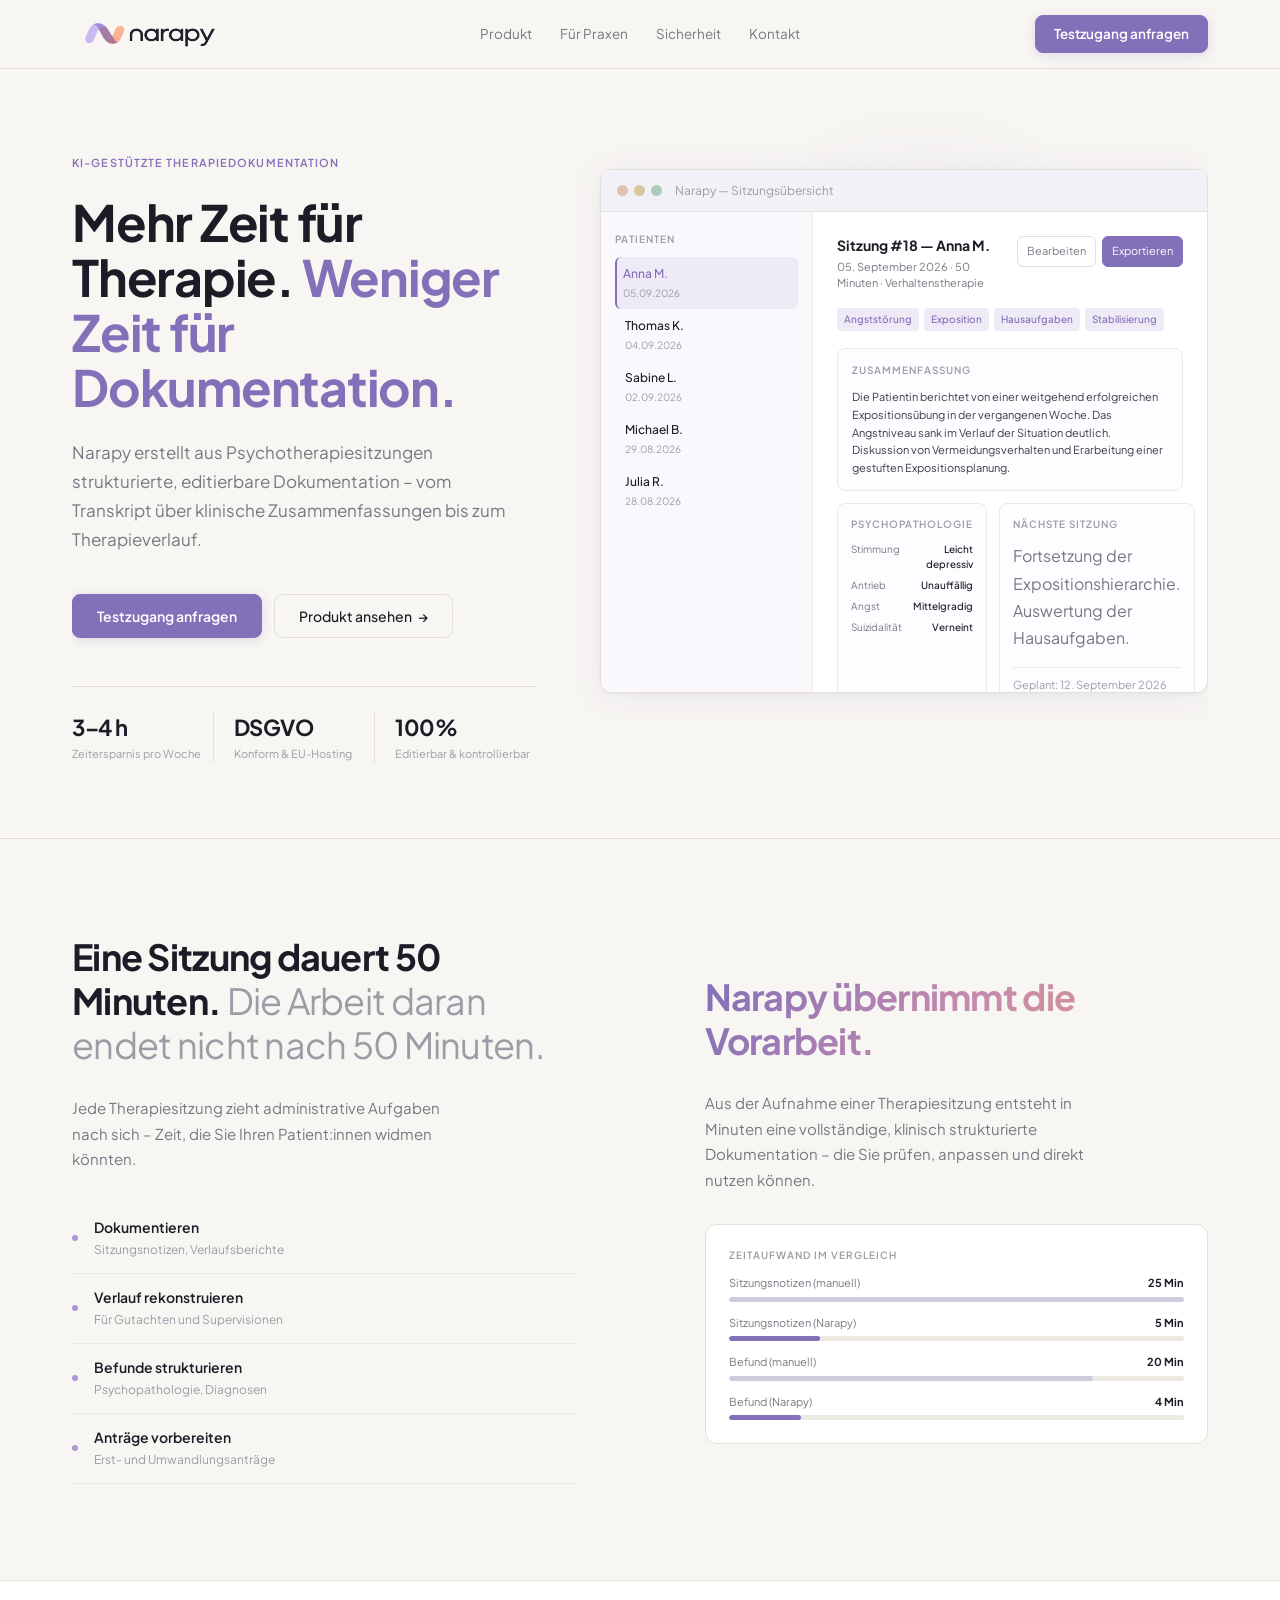
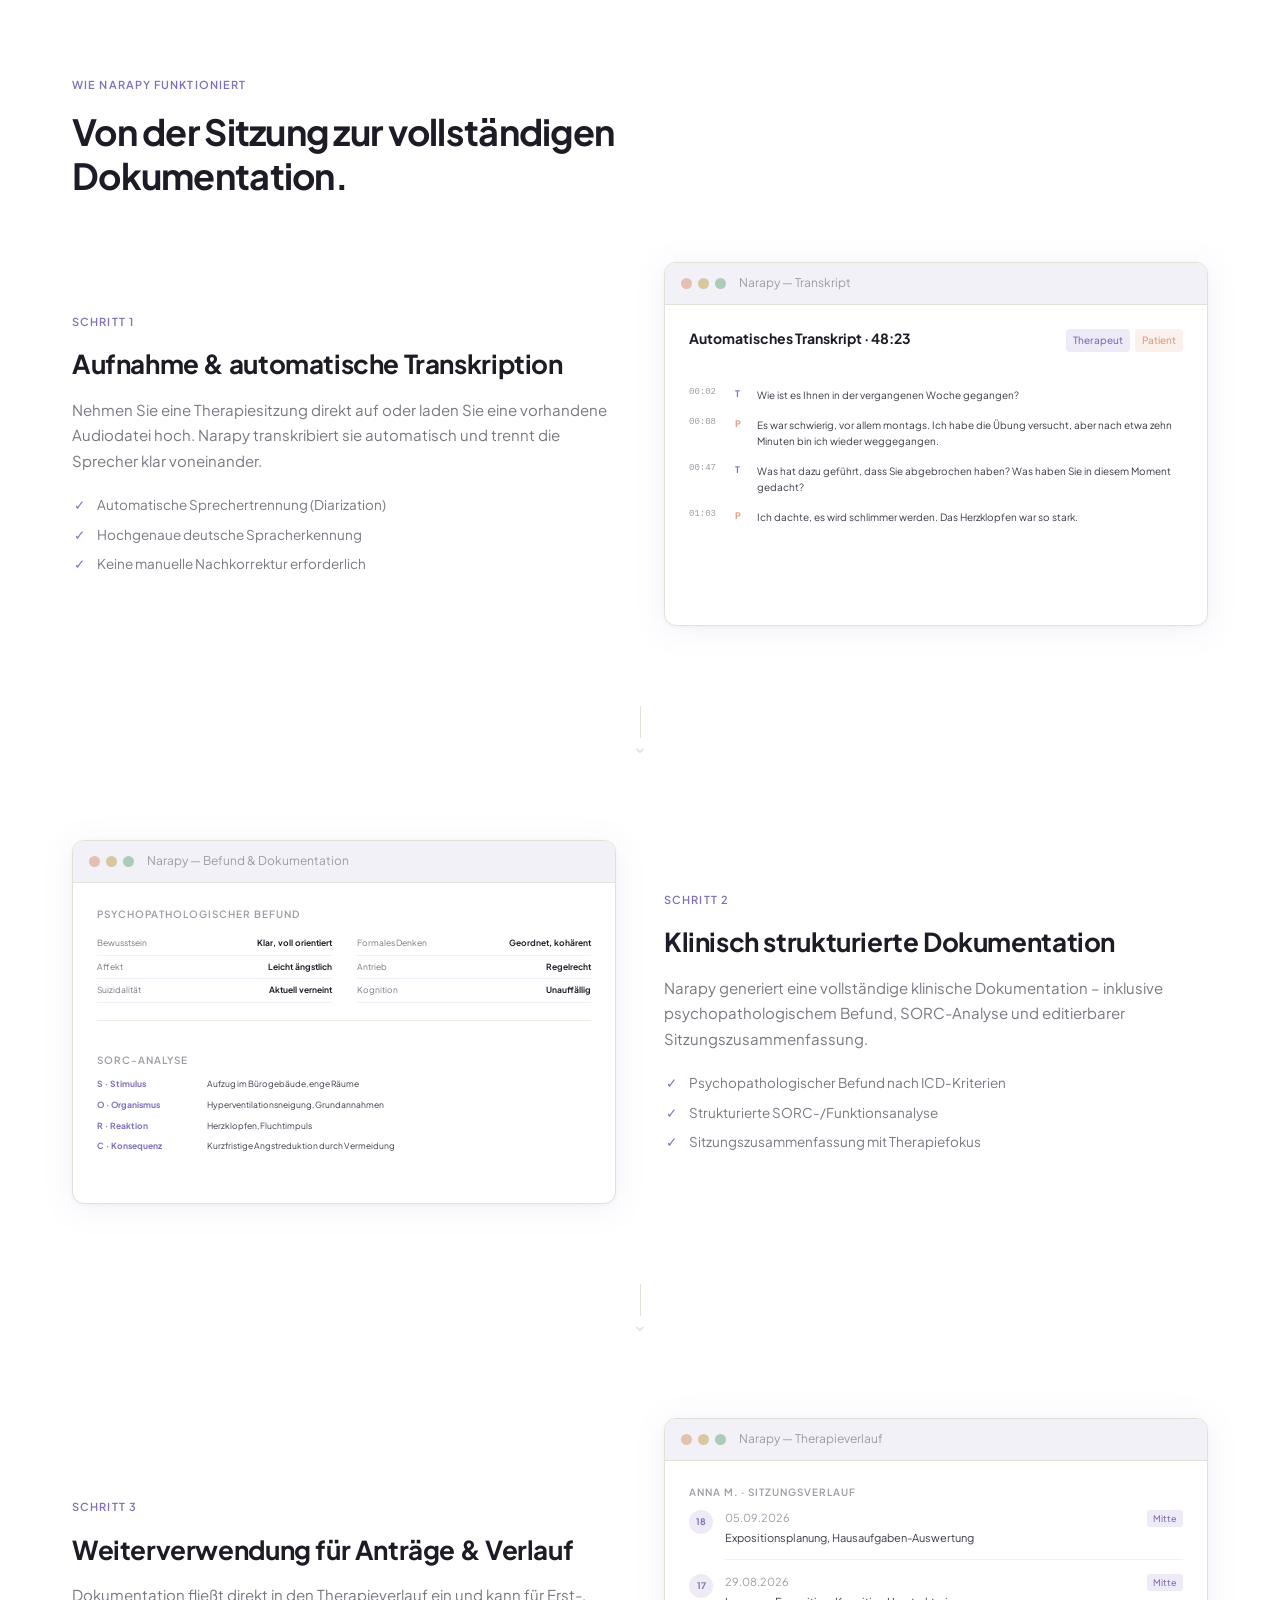
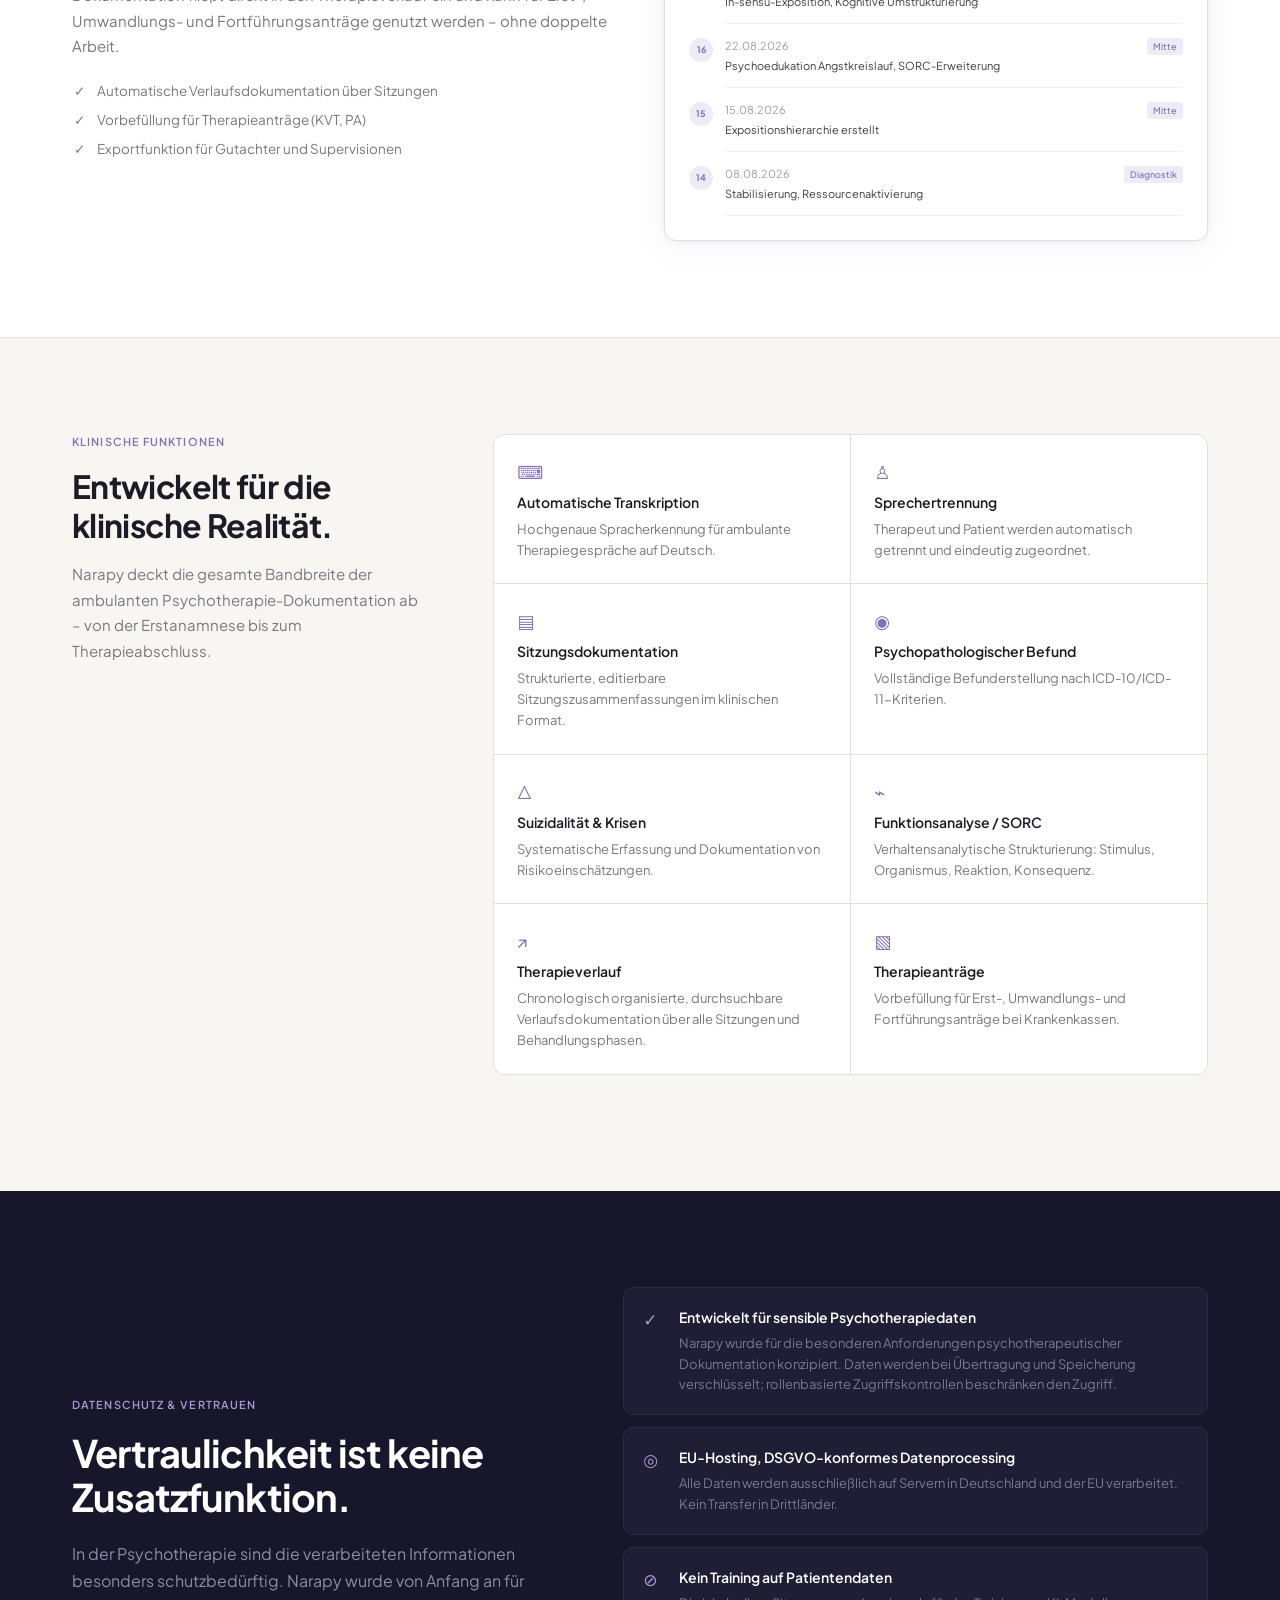
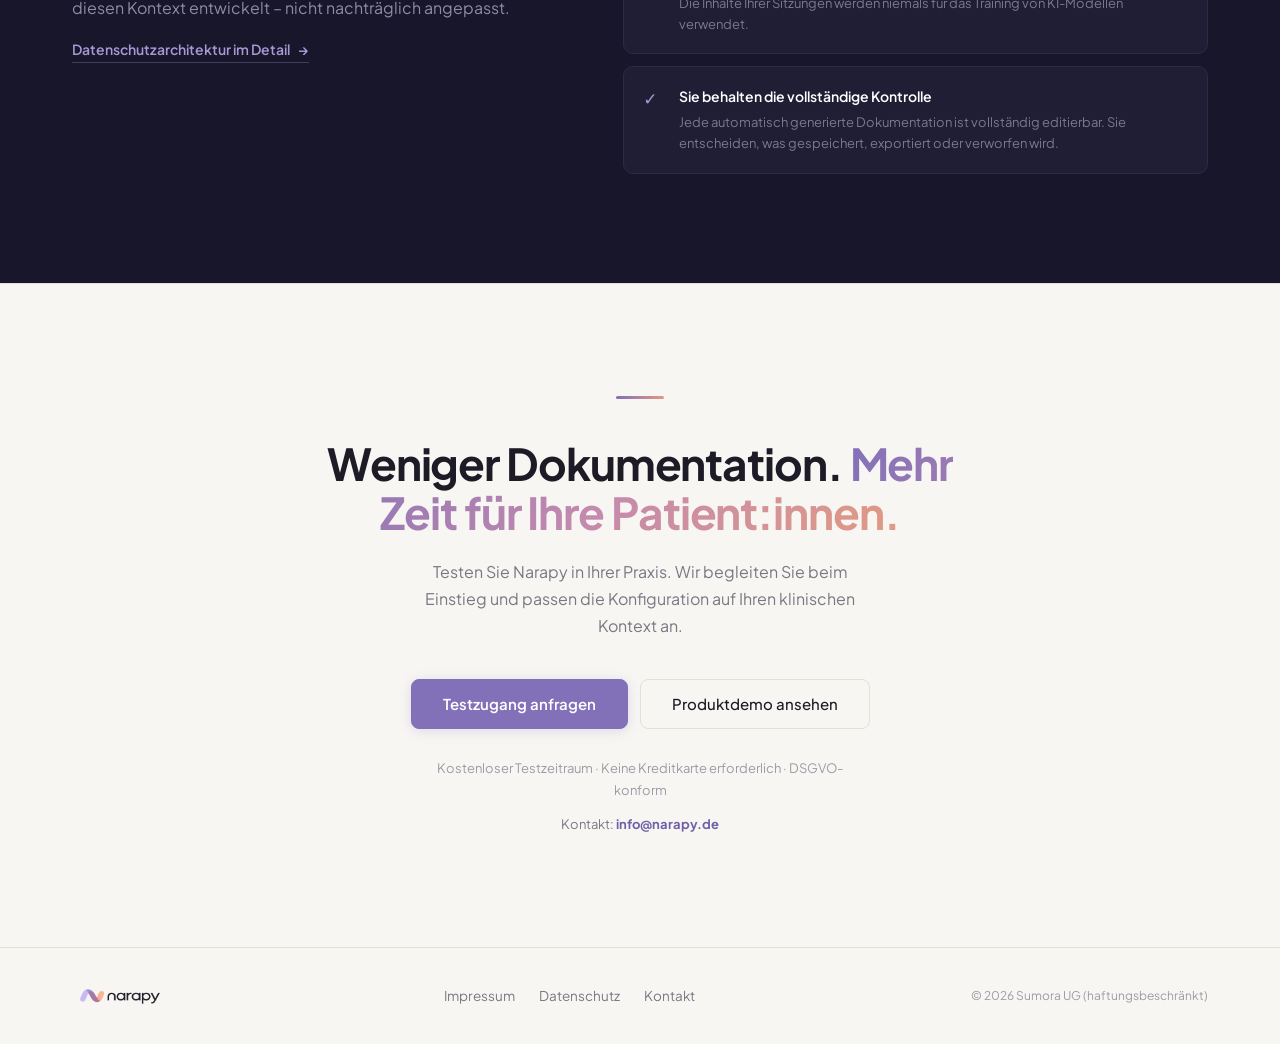
==== commit 20ed76a3: "Redesign landing page for Narapy" ====
--- a/index.html
+++ b/index.html
@@ -1,1303 +1,110 @@
-<!DOCTYPE html>
+<!doctype html>
 <html lang="de">
 <head>
-    <meta charset="UTF-8" />
-    <meta name="viewport" content="width=device-width, initial-scale=1.0" />
-    <title>TheraDocs - KI-Dokumentation für Psychotherapiesitzungen</title>
-    <link rel="icon" href="theradocs.png" type="image/png" />
-    <link rel="preconnect" href="https://fonts.googleapis.com" />
-    <link rel="preconnect" href="https://fonts.gstatic.com" crossorigin />
-    <link href="https://fonts.googleapis.com/css2?family=Manrope:wght@400;500;600;700;800&amp;display=swap" rel="stylesheet" />
-    <style>
-        :root {
-            --bg: #f4f7fb;
-            --surface: #ffffff;
-            --surface-soft: #eef4ff;
-            --line: #d9e2ef;
-            --text: #0f172a;
-            --muted: #475569;
-            --accent: #2563eb;
-            --accent-dark: #1d4ed8;
-            --shadow: 0 24px 60px rgba(15, 23, 42, 0.10);
-            --radius: 28px;
-        }
-
-        * {
-            box-sizing: border-box;
-        }
-
-        html {
-            scroll-behavior: smooth;
-        }
-
-        body {
-            margin: 0;
-            font-family: "Manrope", sans-serif;
-            color: var(--text);
-            background:
-                radial-gradient(circle at top left, rgba(37, 99, 235, 0.12), transparent 32%),
-                linear-gradient(180deg, #f8fbff 0%, #f4f7fb 48%, #eef2f8 100%);
-        }
-
-        img {
-            display: block;
-            max-width: 100%;
-        }
-
-        a {
-            color: inherit;
-        }
-
-        .container {
-            width: min(1120px, calc(100% - 2rem));
-            margin: 0 auto;
-        }
-
-        .site-header {
-            position: sticky;
-            top: 0;
-            z-index: 20;
-            backdrop-filter: blur(18px);
-            background: rgba(248, 251, 255, 0.88);
-            border-bottom: 1px solid rgba(217, 226, 239, 0.85);
-        }
-
-        .header-inner {
-            display: flex;
-            align-items: center;
-            justify-content: space-between;
-            gap: 1.5rem;
-            padding: 1rem 0;
-        }
-
-        .logo {
-            display: flex;
-            align-items: center;
-            gap: 0.8rem;
-            text-decoration: none;
-        }
-
-        .logo img {
-            width: 38px;
-            height: 38px;
-            border-radius: 12px;
-            box-shadow: 0 10px 20px rgba(37, 99, 235, 0.18);
-        }
-
-        .logo strong {
-            font-size: 1.25rem;
-            letter-spacing: -0.03em;
-        }
-
-        nav {
-            display: flex;
-            align-items: center;
-            gap: 1.25rem;
-            flex-wrap: wrap;
-            justify-content: flex-end;
-        }
-
-        nav a {
-            text-decoration: none;
-            color: var(--muted);
-            font-weight: 600;
-        }
-
-        nav a:hover {
-            color: var(--text);
-        }
-
-        .cta-button,
-        .secondary-button {
-            display: inline-flex;
-            align-items: center;
-            justify-content: center;
-            border-radius: 999px;
-            padding: 0.9rem 1.25rem;
-            font-weight: 700;
-            text-decoration: none;
-            transition: transform 0.18s ease, box-shadow 0.18s ease, border-color 0.18s ease;
-        }
-
-        .cta-button {
-            background: linear-gradient(135deg, var(--accent) 0%, var(--accent-dark) 100%);
-            color: #ffffff;
-            box-shadow: 0 16px 30px rgba(37, 99, 235, 0.24);
-        }
-
-        .secondary-button {
-            color: var(--text);
-            background: rgba(255, 255, 255, 0.75);
-            border: 1px solid var(--line);
-        }
-
-        .cta-button:hover,
-        .secondary-button:hover {
-            transform: translateY(-1px);
-        }
-
-        .hero {
-            padding: 4.5rem 0 1.4rem;
-        }
-
-        .hero-grid {
-            display: grid;
-            grid-template-columns: minmax(0, 1080px);
-            justify-content: start;
-            gap: 0;
-            align-items: start;
-        }
-
-        .hero-copy {
-            width: 100%;
-            max-width: 1080px;
-            min-width: 0;
-        }
-
-        .eyebrow {
-            display: inline-flex;
-            align-items: center;
-            gap: 0.45rem;
-            padding: 0.45rem 0.8rem;
-            border-radius: 999px;
-            background: rgba(37, 99, 235, 0.08);
-            border: 1px solid rgba(37, 99, 235, 0.15);
-            color: var(--accent-dark);
-            font-weight: 700;
-            letter-spacing: -0.02em;
-        }
-
-        .hero h1 {
-            margin: 1.1rem 0 0.65rem;
-            font-size: clamp(2.45rem, 4.25vw, 4rem);
-            line-height: 1.04;
-            letter-spacing: -0.06em;
-            max-width: 17ch;
-            text-wrap: balance;
-        }
-
-        .hero-subline {
-            margin: 0 0 1.35rem;
-            max-width: min(100%, 42ch);
-            color: var(--accent-dark);
-            font-size: clamp(1.24rem, 2vw, 1.6rem);
-            line-height: 1.16;
-            font-weight: 700;
-            letter-spacing: -0.03em;
-            text-wrap: balance;
-        }
-
-        .hero-description {
-            margin: 0;
-            max-width: 640px;
-            font-size: 1.15rem;
-            line-height: 1.75;
-            color: var(--muted);
-        }
-
-        .hero-actions {
-            display: flex;
-            gap: 1rem;
-            flex-wrap: wrap;
-            margin-top: 2rem;
-        }
-
-        .hero-visual {
-            width: 100%;
-            margin-top: 2.35rem;
-        }
-
-        .hero-visual-stage {
-            position: relative;
-            width: 100%;
-            max-width: 1040px;
-            min-height: clamp(480px, 54vw, 650px);
-            margin: 0 auto;
-            padding: clamp(1.2rem, 2.5vw, 1.9rem);
-            border-radius: 36px;
-            background:
-                linear-gradient(180deg, rgba(255, 255, 255, 0.9) 0%, rgba(243, 247, 255, 0.96) 100%);
-            box-shadow: inset 0 0 0 1px rgba(217, 226, 239, 0.92), 0 26px 70px rgba(15, 23, 42, 0.09);
-            overflow: hidden;
-            isolation: isolate;
-        }
-
-        .hero-visual-stage::before {
-            content: "";
-            position: absolute;
-            inset: 0;
-            background:
-                radial-gradient(circle at top center, rgba(255, 255, 255, 0.7) 0%, rgba(255, 255, 255, 0) 48%);
-            pointer-events: none;
-        }
-
-        .hero-visual-flow {
-            position: absolute;
-            top: 53%;
-            left: 50%;
-            width: min(78%, 800px);
-            transform: translateX(-50%);
-            display: flex;
-            justify-content: space-between;
-            align-items: center;
-            color: rgba(71, 85, 105, 0.42);
-            pointer-events: none;
-            z-index: 0;
-        }
-
-        .hero-visual-flow::before {
-            content: "";
-            position: absolute;
-            left: 8%;
-            right: 8%;
-            top: 50%;
-            height: 1px;
-            transform: translateY(-50%);
-            background: linear-gradient(90deg, rgba(148, 163, 184, 0.12) 0%, rgba(148, 163, 184, 0.4) 50%, rgba(148, 163, 184, 0.12) 100%);
-        }
-
-        .hero-visual-flow span {
-            position: relative;
-            z-index: 1;
-            padding: 0 0.4rem;
-            font-size: 1rem;
-            line-height: 1;
-        }
-
-        .hero-visual-item {
-            position: absolute;
-            margin: 0;
-            width: 100%;
-        }
-
-        .hero-visual-label {
-            display: inline-flex;
-            align-items: center;
-            margin: 0 0 0.6rem 0.75rem;
-            padding: 0.42rem 0.78rem;
-            border-radius: 999px;
-            background: rgba(255, 255, 255, 0.82);
-            border: 1px solid rgba(217, 226, 239, 0.96);
-            box-shadow: 0 8px 20px rgba(15, 23, 42, 0.05);
-            color: var(--accent-dark);
-            font-size: 0.84rem;
-            font-weight: 700;
-            letter-spacing: -0.02em;
-            line-height: 1;
-            backdrop-filter: blur(6px);
-        }
-
-        .hero-visual-frame {
-            padding: 0.48rem;
-            border-radius: 28px;
-            border: 1px solid rgba(217, 226, 239, 0.95);
-            background: rgba(255, 255, 255, 0.96);
-            overflow: hidden;
-        }
-
-        .hero-visual-item img {
-            width: 100%;
-            max-width: 100%;
-            height: auto;
-            display: block;
-            border-radius: 22px;
-        }
-
-        .hero-visual-main {
-            top: clamp(0.45rem, 3vw, 1.6rem);
-            left: 50%;
-            width: min(69%, 760px);
-            transform: translateX(-50%);
-            z-index: 2;
-        }
-
-        .hero-visual-main .hero-visual-frame {
-            box-shadow: 0 28px 68px rgba(15, 23, 42, 0.14);
-        }
-
-        .hero-visual-transcript {
-            left: clamp(1rem, 2.4vw, 1.7rem);
-            bottom: clamp(2.8rem, 5.2vw, 3.9rem);
-            width: min(37%, 410px);
-            z-index: 4;
-            opacity: 0.9;
-            filter: saturate(0.94);
-        }
-
-        .hero-visual-transcript .hero-visual-frame,
-        .hero-visual-patients .hero-visual-frame {
-            box-shadow: 0 16px 38px rgba(15, 23, 42, 0.08);
-        }
-
-        .hero-visual-patients {
-            right: clamp(1rem, 2.4vw, 1.7rem);
-            bottom: clamp(1.9rem, 3.8vw, 2.8rem);
-            width: min(39%, 430px);
-            z-index: 3;
-            opacity: 0.9;
-            filter: saturate(0.94);
-        }
-
-        .hero-values {
-            padding: 1.15rem 0 2.9rem;
-        }
-
-        .hero-values-header {
-            max-width: 760px;
-            margin-bottom: 1.45rem;
-        }
-
-        .hero-values-header h2 {
-            margin: 0 0 0.7rem;
-            font-size: clamp(1.7rem, 3vw, 2.4rem);
-            line-height: 1.08;
-            letter-spacing: -0.05em;
-        }
-
-        .hero-values-header p {
-            margin: 0;
-            color: var(--muted);
-            line-height: 1.7;
-            font-size: 1rem;
-        }
-
-        .hero-values-grid {
-            display: grid;
-            grid-template-columns: repeat(4, minmax(0, 1fr));
-            gap: 1rem;
-            align-items: stretch;
-        }
-
-        .highlight-card {
-            height: 100%;
-            min-height: 100%;
-            padding: 1rem 1rem 1.05rem;
-            border-radius: 20px;
-            background: rgba(255, 255, 255, 0.72);
-            border: 1px solid rgba(217, 226, 239, 0.95);
-            box-shadow: 0 14px 35px rgba(15, 23, 42, 0.05);
-        }
-
-        .highlight-card strong {
-            display: block;
-            margin-bottom: 0.35rem;
-            font-size: 0.98rem;
-        }
-
-        .highlight-card span {
-            color: var(--muted);
-            font-size: 0.93rem;
-            line-height: 1.5;
-        }
-
-        .section {
-            padding: 1.25rem 0 4.5rem;
-        }
-
-        .section-header {
-            max-width: 760px;
-            margin-bottom: 2rem;
-        }
-
-        .section-header h2 {
-            margin: 0.85rem 0 0.8rem;
-            font-size: clamp(2rem, 4vw, 3rem);
-            line-height: 1.05;
-            letter-spacing: -0.05em;
-        }
-
-        .section-header p {
-            margin: 0;
-            color: var(--muted);
-            line-height: 1.75;
-            font-size: 1.05rem;
-        }
-
-        .module-overview {
-            display: grid;
-            gap: 1.2rem;
-        }
-
-        .module-overview-flow {
-            display: flex;
-            align-items: center;
-            gap: 0.9rem;
-            flex-wrap: wrap;
-            padding: 0.85rem 1rem;
-            border-radius: 999px;
-            background: rgba(255, 255, 255, 0.72);
-            border: 1px solid rgba(217, 226, 239, 0.95);
-            box-shadow: 0 14px 34px rgba(15, 23, 42, 0.05);
-        }
-
-        .module-overview-flow-label {
-            display: inline-flex;
-            align-items: center;
-            padding: 0.38rem 0.72rem;
-            border-radius: 999px;
-            background: rgba(37, 99, 235, 0.08);
-            color: var(--accent-dark);
-            font-size: 0.84rem;
-            font-weight: 700;
-            letter-spacing: -0.02em;
-        }
-
-        .module-overview-flow-track {
-            display: flex;
-            align-items: center;
-            gap: 0.5rem;
-            flex-wrap: wrap;
-            color: var(--muted);
-            font-size: 0.95rem;
-            line-height: 1.5;
-        }
-
-        .module-overview-flow-step {
-            color: var(--text);
-            font-weight: 600;
-            white-space: nowrap;
-        }
-
-        .module-overview-flow-arrow {
-            color: rgba(71, 85, 105, 0.5);
-            font-size: 0.95rem;
-            line-height: 1;
-        }
-
-        .module-overview-grid {
-            display: grid;
-            grid-template-columns: repeat(6, minmax(0, 1fr));
-            gap: 1.15rem;
-            align-items: stretch;
-        }
-
-        .module-node {
-            grid-column: span 2;
-            padding: 1.35rem;
-            min-width: 0;
-        }
-
-        .module-node--wide {
-            grid-column: span 3;
-        }
-
-        .module-node-header {
-            display: flex;
-            align-items: center;
-            gap: 0.9rem;
-            margin-bottom: 1rem;
-        }
-
-        .module-node-icon {
-            position: relative;
-            width: 46px;
-            height: 46px;
-            flex: 0 0 46px;
-            border-radius: 14px;
-            background: linear-gradient(180deg, #f8fbff 0%, #eef4ff 100%);
-            border: 1px solid rgba(37, 99, 235, 0.12);
-            box-shadow: inset 0 1px 0 rgba(255, 255, 255, 0.85), 0 10px 24px rgba(15, 23, 42, 0.05);
-            color: var(--accent-dark);
-        }
-
-        .module-node-icon::before,
-        .module-node-icon::after {
-            content: "";
-            position: absolute;
-            display: block;
-        }
-
-        .module-node-icon--patients::before {
-            left: 13px;
-            top: 12px;
-            width: 18px;
-            height: 3px;
-            border-radius: 999px;
-            background: currentColor;
-            box-shadow: 0 8px 0 currentColor, 0 16px 0 currentColor;
-        }
-
-        .module-node-icon--patients::after {
-            left: 9px;
-            top: 11px;
-            width: 4px;
-            height: 4px;
-            border-radius: 50%;
-            background: rgba(37, 99, 235, 0.28);
-            box-shadow: 0 8px 0 rgba(37, 99, 235, 0.28), 0 16px 0 rgba(37, 99, 235, 0.28);
-        }
-
-        .module-node-icon--transcript::before {
-            left: 10px;
-            top: 10px;
-            width: 10px;
-            height: 24px;
-            border-radius: 6px;
-            background: rgba(37, 99, 235, 0.18);
-        }
-
-        .module-node-icon--transcript::after {
-            right: 10px;
-            top: 11px;
-            width: 14px;
-            height: 3px;
-            border-radius: 999px;
-            background: currentColor;
-            box-shadow: 0 8px 0 currentColor, 0 16px 0 currentColor;
-        }
-
-        .module-node-icon--analysis::before {
-            left: 11px;
-            top: 11px;
-            width: 18px;
-            height: 18px;
-            border-radius: 50%;
-            border: 3px solid currentColor;
-        }
-
-        .module-node-icon--analysis::after {
-            left: 18px;
-            top: 18px;
-            width: 6px;
-            height: 6px;
-            border-radius: 50%;
-            background: currentColor;
-            box-shadow: 10px 10px 0 -1px rgba(37, 99, 235, 0.26);
-        }
-
-        .module-node-icon--summary::before {
-            left: 11px;
-            top: 11px;
-            width: 24px;
-            height: 10px;
-            border-radius: 6px;
-            background: rgba(37, 99, 235, 0.18);
-        }
-
-        .module-node-icon--summary::after {
-            left: 11px;
-            top: 26px;
-            width: 24px;
-            height: 3px;
-            border-radius: 999px;
-            background: currentColor;
-            box-shadow: 0 7px 0 rgba(37, 99, 235, 0.45);
-        }
-
-        .module-node-icon--timeline::before {
-            left: 15px;
-            top: 9px;
-            width: 4px;
-            height: 28px;
-            border-radius: 999px;
-            background: rgba(37, 99, 235, 0.18);
-        }
-
-        .module-node-icon--timeline::after {
-            left: 11px;
-            top: 11px;
-            width: 12px;
-            height: 12px;
-            border-radius: 50%;
-            background: currentColor;
-            box-shadow: 0 14px 0 rgba(37, 99, 235, 0.58);
-        }
-
-        .module-node h3 {
-            margin: 0;
-            font-size: 1.12rem;
-            letter-spacing: -0.03em;
-        }
-
-        .module-node p {
-            margin: 0;
-            color: var(--muted);
-            line-height: 1.65;
-            font-size: 0.98rem;
-        }
-
-        .card-grid {
-            display: grid;
-            gap: 1.4rem;
-        }
-
-        .feature-grid {
-            grid-template-columns: repeat(3, minmax(0, 1fr));
-        }
-
-        .card {
-            padding: 1.6rem;
-            border-radius: var(--radius);
-            background: rgba(255, 255, 255, 0.82);
-            border: 1px solid rgba(217, 226, 239, 0.98);
-            box-shadow: 0 16px 40px rgba(15, 23, 42, 0.06);
-        }
-
-        .card-icon {
-            width: 46px;
-            height: 46px;
-            border-radius: 14px;
-            margin-bottom: 1rem;
-            box-shadow: 0 12px 20px rgba(37, 99, 235, 0.12);
-        }
-
-        .card h3 {
-            margin: 0 0 0.7rem;
-            font-size: 1.2rem;
-            letter-spacing: -0.03em;
-        }
-
-        .card p {
-            margin: 0;
-            color: var(--muted);
-            line-height: 1.75;
-        }
-
-        .card-tags {
-            display: flex;
-            gap: 0.55rem;
-            flex-wrap: wrap;
-            margin-top: 1rem;
-        }
-
-        .card-tags span {
-            border-radius: 999px;
-            padding: 0.42rem 0.7rem;
-            background: var(--surface-soft);
-            color: var(--accent-dark);
-            font-size: 0.9rem;
-            font-weight: 700;
-        }
-
-        .steps-grid {
-            grid-template-columns: repeat(3, minmax(0, 1fr));
-        }
-
-        .step-card {
-            position: relative;
-            padding-top: 4.2rem;
-        }
-
-        .step-number {
-            position: absolute;
-            top: 1.4rem;
-            left: 1.4rem;
-            width: 2.1rem;
-            height: 2.1rem;
-            border-radius: 50%;
-            display: grid;
-            place-items: center;
-            background: var(--accent);
-            color: #ffffff;
-            font-weight: 800;
-        }
-
-        .security-panel {
-            display: grid;
-            grid-template-columns: 92px minmax(0, 1fr);
-            gap: 1.3rem;
-            align-items: center;
-            padding: 1.7rem;
-        }
-
-        .security-panel img {
-            width: 92px;
-            height: 92px;
-            border-radius: 22px;
-            box-shadow: 0 16px 30px rgba(37, 99, 235, 0.14);
-        }
-
-        .security-copy p {
-            margin: 0;
-            color: var(--muted);
-            line-height: 1.75;
-        }
-
-        .security-list {
-            list-style: none;
-            margin: 0.9rem 0 0;
-            padding: 0;
-            display: grid;
-            gap: 0.65rem;
-        }
-
-        .security-list li {
-            display: flex;
-            align-items: flex-start;
-            gap: 0.8rem;
-            color: var(--text);
-            font-weight: 600;
-            line-height: 1.55;
-        }
-
-        .security-list li::before {
-            content: "";
-            width: 0.72rem;
-            height: 0.72rem;
-            margin-top: 0.38rem;
-            flex: 0 0 0.72rem;
-            border-radius: 0.3rem;
-            background: linear-gradient(135deg, var(--accent) 0%, var(--accent-dark) 100%);
-            box-shadow: 0 0 0 6px rgba(37, 99, 235, 0.1);
-        }
-
-        .contact-card {
-            text-align: center;
-            padding: 2.2rem 1.4rem;
-        }
-
-        .contact-card p {
-            margin: 0.45rem 0;
-        }
-
-        footer {
-            padding: 0 0 2.5rem;
-            color: var(--muted);
-            font-size: 0.95rem;
-        }
-
-        footer a {
-            color: inherit;
-            text-decoration: none;
-        }
-
-        footer a:hover {
-            color: var(--text);
-        }
-
-        .cookie-banner {
-            position: fixed;
-            left: 1rem;
-            right: 1rem;
-            bottom: 1rem;
-            z-index: 40;
-            display: none;
-            align-items: center;
-            justify-content: space-between;
-            gap: 1rem;
-            padding: 1rem 1.1rem;
-            border-radius: 22px;
-            background: rgba(15, 23, 42, 0.94);
-            color: #ffffff;
-            border: 1px solid rgba(148, 163, 184, 0.25);
-            box-shadow: 0 18px 45px rgba(15, 23, 42, 0.3);
-        }
-
-        .cookie-banner.show {
-            display: flex;
-        }
-
-        .cookie-banner p {
-            margin: 0;
-            line-height: 1.6;
-            font-size: 0.95rem;
-        }
-
-        .cookie-button {
-            border: 0;
-            border-radius: 999px;
-            padding: 0.8rem 1rem;
-            font: inherit;
-            font-weight: 700;
-            color: #ffffff;
-            background: linear-gradient(135deg, var(--accent) 0%, var(--accent-dark) 100%);
-            cursor: pointer;
-        }
-
-        @media (max-width: 1100px) {
-            .hero-grid {
-                grid-template-columns: minmax(0, 100%);
-            }
-
-            .hero-copy {
-                max-width: 100%;
-            }
-
-            .hero h1 {
-                font-size: clamp(2.25rem, 4vw, 3.55rem);
-                max-width: 16ch;
-            }
-
-            .hero-subline {
-                max-width: min(100%, 38ch);
-                font-size: clamp(1.12rem, 1.8vw, 1.38rem);
-                line-height: 1.18;
-            }
-
-            .hero-values-grid {
-                grid-template-columns: repeat(2, minmax(0, 1fr));
-            }
-
-            .module-overview-grid {
-                grid-template-columns: repeat(2, minmax(0, 1fr));
-            }
-
-            .module-node,
-            .module-node--wide {
-                grid-column: span 1;
-            }
-
-            .hero-visual-stage {
-                min-height: clamp(430px, 56vw, 580px);
-            }
-
-            .hero-visual-main {
-                width: min(70%, 700px);
-            }
-
-            .hero-visual-transcript {
-                width: min(35%, 370px);
-            }
-
-            .hero-visual-patients {
-                width: min(37%, 390px);
-            }
-        }
-
-        @media (max-width: 980px) {
-            .feature-grid,
-            .steps-grid {
-                grid-template-columns: 1fr;
-            }
-
-            .hero {
-                padding-top: 3.5rem;
-            }
-
-            .hero-grid {
-                grid-template-columns: minmax(0, 1fr);
-                gap: 2rem;
-                justify-content: stretch;
-            }
-
-            .hero-copy {
-                max-width: 100%;
-            }
-
-            .hero-subline {
-                max-width: min(100%, 36ch);
-                font-size: 1.12rem;
-                line-height: 1.2;
-            }
-
-            .hero-visual-stage {
-                min-height: clamp(375px, 63vw, 495px);
-                padding: 0.95rem;
-            }
-
-            .hero-visual-main {
-                width: min(73%, 590px);
-                top: clamp(0.7rem, 3.2vw, 1.45rem);
-            }
-
-            .hero-visual-flow {
-                top: 52%;
-                width: min(80%, 620px);
-            }
-
-            .hero-visual-transcript {
-                left: 0.75rem;
-                bottom: 1.9rem;
-                width: min(39%, 270px);
-            }
-
-            .hero-visual-patients {
-                right: 0.75rem;
-                bottom: 1.2rem;
-                width: min(41%, 290px);
-            }
-
-            .hero-values-grid {
-                grid-template-columns: repeat(2, minmax(0, 1fr));
-            }
-
-            .module-overview-flow {
-                border-radius: 24px;
-            }
-
-            .module-overview-grid {
-                grid-template-columns: repeat(2, minmax(0, 1fr));
-                gap: 1rem;
-            }
-
-        }
-
-        @media (max-width: 720px) {
-            .header-inner {
-                flex-direction: column;
-                align-items: flex-start;
-            }
-
-            nav {
-                width: 100%;
-                justify-content: flex-start;
-                gap: 0.9rem 1.1rem;
-            }
-
-            .hero {
-                padding: 3rem 0 2.8rem;
-            }
-
-            .hero h1 {
-                max-width: none;
-                font-size: clamp(1.78rem, 7.2vw, 2.3rem);
-                line-height: 1.06;
-            }
-
-            .hero-description {
-                font-size: 1.02rem;
-                line-height: 1.68;
-            }
-
-            .hero-subline {
-                max-width: none;
-                font-size: 1.04rem;
-                line-height: 1.24;
-            }
-
-            .hero-actions {
-                flex-direction: column;
-                align-items: stretch;
-            }
-
-            .hero-visual {
-                margin-top: 1.85rem;
-            }
-
-            .hero-visual-stage {
-                display: grid;
-                gap: 0.95rem;
-                min-height: auto;
-                padding: 0.7rem;
-                border-radius: 24px;
-            }
-
-            .hero-visual-flow {
-                display: none;
-            }
-
-            .hero-visual-item {
-                position: relative;
-                inset: auto;
-                width: 100%;
-                transform: none;
-                opacity: 1;
-                filter: none;
-            }
-
-            .hero-visual-label {
-                margin: 0 0 0.55rem 0.25rem;
-                font-size: 0.8rem;
-            }
-
-            .hero-visual-frame {
-                padding: 0.4rem;
-                border-radius: 20px;
-            }
-
-            .hero-visual-item img {
-                border-radius: 16px;
-            }
-
-            .hero-visual-main {
-                width: 100%;
-                order: 2;
-            }
-
-            .hero-visual-transcript {
-                order: 1;
-            }
-
-            .hero-visual-patients {
-                order: 3;
-            }
-
-            .hero-values {
-                padding: 0.95rem 0 2.8rem;
-            }
-
-            .hero-values-grid {
-                grid-template-columns: 1fr;
-            }
-
-            .module-overview-flow {
-                padding: 0.9rem 1rem;
-                border-radius: 22px;
-            }
-
-            .module-overview-flow-track {
-                gap: 0.42rem;
-            }
-
-            .module-overview-grid {
-                grid-template-columns: 1fr;
-            }
-
-            .module-node,
-            .module-node--wide {
-                grid-column: span 1;
-                padding: 1.15rem;
-            }
-
-            .module-node-header {
-                gap: 0.8rem;
-                margin-bottom: 0.85rem;
-            }
-
-            .security-panel {
-                grid-template-columns: 1fr;
-                text-align: center;
-            }
-
-            .cookie-banner {
-                flex-direction: column;
-                align-items: stretch;
-            }
-        }
-    </style>
+  <meta charset="UTF-8">
+  <meta name="viewport" content="width=device-width, initial-scale=1">
+  <title>Narapy – KI-gestützte Therapiedokumentation</title>
+  <meta name="description" content="Narapy erstellt aus Psychotherapiesitzungen strukturierte, editierbare Dokumentation – vom Transkript bis zum Therapieverlauf.">
+  <meta name="robots" content="index, follow">
+  <meta name="theme-color" content="#f8f6f3">
+  <meta property="og:type" content="website">
+  <meta property="og:locale" content="de_DE">
+  <meta property="og:title" content="Narapy – KI-gestützte Therapiedokumentation">
+  <meta property="og:description" content="Mehr Zeit für Therapie. Weniger Zeit für Dokumentation.">
+  <meta name="twitter:card" content="summary">
+  <link rel="icon" href="assets/narapy/favicon.png" type="image/png">
+  <link rel="stylesheet" href="styles.css">
+  <script src="site.js" defer></script>
 </head>
 <body>
-    <header class="site-header">
-        <div class="container header-inner">
-            <a class="logo" href="#top">
-                <img src="theradocs.png" alt="TheraDocs Logo" />
-                <strong>TheraDocs</strong>
-            </a>
-            <nav>
-                <a href="#produkt">Produkt</a>
-                <a href="#ablauf">So funktioniert es</a>
-                <a href="#contact">Kontakt</a>
-                <a href="mailto:info@theradocs.com?subject=Testzugang%20anfragen" class="cta-button">Testzugang anfragen</a>
-            </nav>
+  <a class="skip-link" href="#main-content">Zum Inhalt springen</a>
+  <header class="site-header">
+    <div class="shell header-inner">
+      <a class="brand" href="#top" aria-label="Narapy Startseite"><img src="assets/narapy/header-logo.png" alt="Narapy" width="300" height="100"></a>
+      <nav class="desktop-nav" aria-label="Hauptnavigation"><a href="#produkt">Produkt</a><a href="#praxen">Für Praxen</a><a href="#sicherheit">Sicherheit</a><a href="#contact">Kontakt</a></nav>
+      <a class="button button-small header-cta" href="mailto:info@narapy.de?subject=Testzugang%20anfragen" data-contact-link data-contact-subject="Testzugang anfragen">Testzugang anfragen</a>
+      <button class="menu-toggle" type="button" aria-expanded="false" aria-controls="mobile-navigation" aria-label="Navigation öffnen"><span></span><span></span></button>
+    </div>
+    <nav class="mobile-nav" id="mobile-navigation" aria-label="Mobile Navigation" hidden>
+      <a href="#produkt">Produkt</a><a href="#praxen">Für Praxen</a><a href="#sicherheit">Sicherheit</a><a href="#contact">Kontakt</a><a class="button button-small" href="mailto:info@narapy.de?subject=Testzugang%20anfragen" data-contact-link data-contact-subject="Testzugang anfragen">Testzugang anfragen</a>
+    </nav>
+  </header>
+
+  <main id="main-content">
+    <span id="top" class="anchor-target" aria-hidden="true"></span>
+    <section class="hero section-shell" aria-labelledby="hero-title">
+      <div class="hero-glow" aria-hidden="true"></div>
+      <div class="hero-grid">
+        <div class="hero-copy">
+          <p class="eyebrow">KI-gestützte Therapiedokumentation</p>
+          <h1 id="hero-title">Mehr Zeit für Therapie. <span>Weniger Zeit für Dokumentation.</span></h1>
+          <p class="hero-lead">Narapy erstellt aus Psychotherapiesitzungen strukturierte, editierbare Dokumentation – vom Transkript über klinische Zusammenfassungen bis zum Therapieverlauf.</p>
+          <div class="button-row"><a class="button" href="mailto:info@narapy.de?subject=Testzugang%20anfragen" data-contact-link data-contact-subject="Testzugang anfragen">Testzugang anfragen</a><a class="button button-secondary" href="#produkt">Produkt ansehen <span aria-hidden="true">→</span></a></div>
+          <dl class="stats" aria-label="Produktvorteile"><div><dt>3–4 h</dt><dd>Zeitersparnis pro Woche</dd></div><div><dt>DSGVO</dt><dd>Konform &amp; EU-Hosting</dd></div><div><dt>100%</dt><dd>Editierbar &amp; kontrollierbar</dd></div></dl>
         </div>
-    </header>
+        <div class="app-window dashboard-window" aria-label="Beispielhafte Narapy Sitzungsübersicht">
+          <div class="window-bar"><span class="window-dot dot-peach"></span><span class="window-dot dot-gold"></span><span class="window-dot dot-green"></span><span class="window-title">Narapy — Sitzungsübersicht</span></div>
+          <div class="dashboard-body">
+            <aside class="patient-sidebar" aria-label="Beispielhafte Patientenliste">
+              <p class="mock-label">Patienten</p>
+              <div class="patient active"><strong>Anna M.</strong><small>05.09.2026</small></div><div class="patient"><strong>Thomas K.</strong><small>04.09.2026</small></div><div class="patient"><strong>Sabine L.</strong><small>02.09.2026</small></div><div class="patient"><strong>Michael B.</strong><small>29.08.2026</small></div><div class="patient"><strong>Julia R.</strong><small>28.08.2026</small></div>
+            </aside>
+            <div class="dashboard-main">
+              <div class="mock-heading-row"><div><h2>Sitzung #18 — Anna M.</h2><p>05. September 2026 · 50 Minuten · Verhaltenstherapie</p></div><div class="mock-actions" aria-hidden="true"><span>Bearbeiten</span><span class="mock-primary">Exportieren</span></div></div>
+              <div class="tags"><span>Angststörung</span><span>Exposition</span><span>Hausaufgaben</span><span>Stabilisierung</span></div>
+              <article class="mock-card"><p class="mock-label">Zusammenfassung</p><p>Die Patientin berichtet von einer weitgehend erfolgreichen Expositionsübung in der vergangenen Woche. Das Angstniveau sank im Verlauf der Situation deutlich. Diskussion von Vermeidungsverhalten und Erarbeitung einer gestuften Expositionsplanung.</p></article>
+              <div class="mock-card-grid">
+                <article class="mock-card compact"><p class="mock-label">Psychopathologie</p><dl class="mock-data"><div><dt>Stimmung</dt><dd>Leicht depressiv</dd></div><div><dt>Antrieb</dt><dd>Unauffällig</dd></div><div><dt>Angst</dt><dd>Mittelgradig</dd></div><div><dt>Suizidalität</dt><dd>Verneint</dd></div></dl></article>
+                <article class="mock-card compact"><p class="mock-label">Nächste Sitzung</p><p>Fortsetzung der Expositionshierarchie. Auswertung der Hausaufgaben.</p><p class="mock-date">Geplant: 12. September 2026</p></article>
+              </div>
+            </div>
+          </div>
+        </div>
+      </div>
+    </section>
 
-    <main id="top">
-        <section class="hero">
-            <div class="container hero-grid">
-                <div class="hero-copy">
-                    <div class="eyebrow">TheraDocs für Psychotherapiepraxen</div>
-                    <h1>KI-Dokumentation für Psychotherapiesitzungen</h1>
-                    <h2 class="hero-subline">– vom Gespräch zur fertigen Dokumentation</h2>
-                    <p class="hero-description">Transkript, strukturierte Zusammenfassung und Sitzungsverlauf werden automatisch aus der Sitzung generiert und können direkt überprüft und weiterverarbeitet werden.</p>
-                    <div class="hero-actions">
-                        <a href="mailto:info@theradocs.com?subject=Testzugang%20anfragen" class="cta-button">Testzugang anfragen</a>
-                        <a href="#produkt" class="secondary-button">So funktioniert TheraDocs</a>
-                    </div>
-                    <div class="hero-visual">
-                        <div class="hero-visual-stage">
-                            <div class="hero-visual-flow" aria-hidden="true">
-                                <span>→</span>
-                                <span>→</span>
-                            </div>
-                            <figure class="hero-visual-item hero-visual-transcript">
-                                <figcaption class="hero-visual-label">Transkript</figcaption>
-                                <div class="hero-visual-frame">
-                                    <img src="transcript_1.png" alt="Transkriptansicht in TheraDocs mit Gesprächsverlauf" />
-                                </div>
-                            </figure>
-                            <figure class="hero-visual-item hero-visual-main">
-                                <figcaption class="hero-visual-label">Strukturierte Dokumentation</figcaption>
-                                <div class="hero-visual-frame">
-                                    <img src="sitzung_1.png" alt="Sitzungsansicht in TheraDocs mit strukturierter Zusammenfassung" />
-                                </div>
-                            </figure>
-                            <figure class="hero-visual-item hero-visual-patients">
-                                <figcaption class="hero-visual-label">Patienten &amp; Sitzungen</figcaption>
-                                <div class="hero-visual-frame">
-                                    <img src="patientenliste_1.png" alt="Patientenliste in TheraDocs mit Übersicht über Fälle und Sitzungen" />
-                                </div>
-                            </figure>
-                        </div>
-                    </div>
-                </div>
-            </div>
-        </section>
+    <section class="section section-border" id="praxen" aria-labelledby="problem-title">
+      <div class="shell problem-grid">
+        <div><h2 id="problem-title">Eine Sitzung dauert 50 Minuten. <span class="soft-heading">Die Arbeit daran endet nicht nach 50 Minuten.</span></h2><p>Jede Therapiesitzung zieht administrative Aufgaben nach sich – Zeit, die Sie Ihren Patient:innen widmen könnten.</p>
+          <ul class="task-list"><li><span></span><div><strong>Dokumentieren</strong><small>Sitzungsnotizen, Verlaufsberichte</small></div></li><li><span></span><div><strong>Verlauf rekonstruieren</strong><small>Für Gutachten und Supervisionen</small></div></li><li><span></span><div><strong>Befunde strukturieren</strong><small>Psychopathologie, Diagnosen</small></div></li><li><span></span><div><strong>Anträge vorbereiten</strong><small>Erst- und Umwandlungsanträge</small></div></li></ul>
+        </div>
+        <div class="problem-divider" aria-hidden="true"></div>
+        <div><h2 class="gradient-heading">Narapy übernimmt die Vorarbeit.</h2><p>Aus der Aufnahme einer Therapiesitzung entsteht in Minuten eine vollständige, klinisch strukturierte Dokumentation – die Sie prüfen, anpassen und direkt nutzen können.</p>
+          <div class="comparison-card"><p class="mock-label">Zeitaufwand im Vergleich</p><div class="bar-row"><div><span>Sitzungsnotizen (manuell)</span><strong>25 Min</strong></div><i style="--bar:100%;--bar-color:#d0cade"></i></div><div class="bar-row"><div><span>Sitzungsnotizen (Narapy)</span><strong>5 Min</strong></div><i style="--bar:20%;--bar-color:#8270b8"></i></div><div class="bar-row"><div><span>Befund (manuell)</span><strong>20 Min</strong></div><i style="--bar:80%;--bar-color:#d0cade"></i></div><div class="bar-row"><div><span>Befund (Narapy)</span><strong>4 Min</strong></div><i style="--bar:16%;--bar-color:#8270b8"></i></div></div>
+        </div>
+      </div>
+    </section>
 
-        <section class="hero-values">
-            <div class="container">
-                <div class="hero-values-header">
-                    <h2>Begleitet den gesamten Dokumentationsprozess</h2>
-                    <p>TheraDocs verbindet Patientenverwaltung, Transkript, Zusammenfassung und Sitzungsverlauf in einem zusammenhängenden Ablauf.</p>
-                </div>
-                <div class="hero-values-grid">
-                    <div class="highlight-card">
-                        <strong>Patienten &amp; Sitzungen</strong>
-                        <span>Patient:innen und ihre Sitzungen sind übersichtlich an einem Ort organisiert.</span>
-                    </div>
-                    <div class="highlight-card">
-                        <strong>Transkript mit Sprechertrennung</strong>
-                        <span>Beiträge werden klar zwischen Therapeut:in und Patient:in zugeordnet.</span>
-                    </div>
-                    <div class="highlight-card">
-                        <strong>Strukturierte Zusammenfassung</strong>
-                        <span>Wesentliche Inhalte liegen direkt in einer nutzbaren Ansicht vor.</span>
-                    </div>
-                    <div class="highlight-card">
-                        <strong>Verlauf und Dokumentation</strong>
-                        <span>Ergebnisse lassen sich chronologisch prüfen und direkt weiterführen.</span>
-                    </div>
-                </div>
-            </div>
-        </section>
+    <section class="section section-border product-section" id="produkt" aria-labelledby="product-title">
+      <span id="product" class="anchor-target" aria-hidden="true"></span><span id="ablauf" class="anchor-target" aria-hidden="true"></span>
+      <div class="shell">
+        <div class="section-intro"><p class="eyebrow">Wie Narapy funktioniert</p><h2 id="product-title">Von der Sitzung zur vollständigen Dokumentation.</h2></div>
+        <div class="workflow">
+          <article class="workflow-step">
+            <div class="step-copy"><p class="eyebrow">Schritt 1</p><h3>Aufnahme &amp; automatische Transkription</h3><p>Nehmen Sie eine Therapiesitzung direkt auf oder laden Sie eine vorhandene Audiodatei hoch. Narapy transkribiert sie automatisch und trennt die Sprecher klar voneinander.</p><ul class="check-list"><li>Automatische Sprechertrennung (Diarization)</li><li>Hochgenaue deutsche Spracherkennung</li><li>Keine manuelle Nachkorrektur erforderlich</li></ul></div>
+            <div class="app-window transcript-window" aria-label="Beispielhaftes automatisches Transkript"><div class="window-bar"><span class="window-dot dot-peach"></span><span class="window-dot dot-gold"></span><span class="window-dot dot-green"></span><span class="window-title">Narapy — Transkript</span></div><div class="mock-content"><div class="mock-heading-row"><h4>Automatisches Transkript · 48:23</h4><div class="tags"><span>Therapeut</span><span class="peach-tag">Patient</span></div></div><div class="transcript-line"><time>00:02</time><b class="therapist">T</b><p>Wie ist es Ihnen in der vergangenen Woche gegangen?</p></div><div class="transcript-line"><time>00:08</time><b class="client">P</b><p>Es war schwierig, vor allem montags. Ich habe die Übung versucht, aber nach etwa zehn Minuten bin ich wieder weggegangen.</p></div><div class="transcript-line"><time>00:47</time><b class="therapist">T</b><p>Was hat dazu geführt, dass Sie abgebrochen haben? Was haben Sie in diesem Moment gedacht?</p></div><div class="transcript-line"><time>01:03</time><b class="client">P</b><p>Ich dachte, es wird schlimmer werden. Das Herzklopfen war so stark.</p></div></div></div>
+          </article>
+          <div class="flow-arrow" aria-hidden="true"><span></span><b>⌄</b></div>
+          <article class="workflow-step reverse">
+            <div class="step-copy"><p class="eyebrow">Schritt 2</p><h3>Klinisch strukturierte Dokumentation</h3><p>Narapy generiert eine vollständige klinische Dokumentation – inklusive psychopathologischem Befund, SORC-Analyse und editierbarer Sitzungszusammenfassung.</p><ul class="check-list"><li>Psychopathologischer Befund nach ICD-Kriterien</li><li>Strukturierte SORC-/Funktionsanalyse</li><li>Sitzungszusammenfassung mit Therapiefokus</li></ul></div>
+            <div class="app-window documentation-window" aria-label="Beispielhafte klinische Dokumentation"><div class="window-bar"><span class="window-dot dot-peach"></span><span class="window-dot dot-gold"></span><span class="window-dot dot-green"></span><span class="window-title">Narapy — Befund &amp; Dokumentation</span></div><div class="mock-content"><p class="mock-label">Psychopathologischer Befund</p><dl class="finding-grid"><div><dt>Bewusstsein</dt><dd>Klar, voll orientiert</dd></div><div><dt>Formales Denken</dt><dd>Geordnet, kohärent</dd></div><div><dt>Affekt</dt><dd>Leicht ängstlich</dd></div><div><dt>Antrieb</dt><dd>Regelrecht</dd></div><div><dt>Suizidalität</dt><dd>Aktuell verneint</dd></div><div><dt>Kognition</dt><dd>Unauffällig</dd></div></dl><div class="sorc"><p class="mock-label">SORC-Analyse</p><p><b>S · Stimulus</b><span>Aufzug im Bürogebäude, enge Räume</span></p><p><b>O · Organismus</b><span>Hyperventilationsneigung, Grundannahmen</span></p><p><b>R · Reaktion</b><span>Herzklopfen, Fluchtimpuls</span></p><p><b>C · Konsequenz</b><span>Kurzfristige Angstreduktion durch Vermeidung</span></p></div></div></div>
+          </article>
+          <div class="flow-arrow" aria-hidden="true"><span></span><b>⌄</b></div>
+          <article class="workflow-step">
+            <div class="step-copy"><p class="eyebrow">Schritt 3</p><h3>Weiterverwendung für Anträge &amp; Verlauf</h3><p>Dokumentation fließt direkt in den Therapieverlauf ein und kann für Erst-, Umwandlungs- und Fortführungsanträge genutzt werden – ohne doppelte Arbeit.</p><ul class="check-list"><li>Automatische Verlaufsdokumentation über Sitzungen</li><li>Vorbefüllung für Therapieanträge (KVT, PA)</li><li>Exportfunktion für Gutachter und Supervisionen</li></ul></div>
+            <div class="app-window history-window" aria-label="Beispielhafter Therapieverlauf"><div class="window-bar"><span class="window-dot dot-peach"></span><span class="window-dot dot-gold"></span><span class="window-dot dot-green"></span><span class="window-title">Narapy — Therapieverlauf</span></div><div class="mock-content"><p class="mock-label">Anna M. · Sitzungsverlauf</p><ol class="session-list"><li><b>18</b><div><span><time>05.09.2026</time><em>Mitte</em></span><p>Expositionsplanung, Hausaufgaben-Auswertung</p></div></li><li><b>17</b><div><span><time>29.08.2026</time><em>Mitte</em></span><p>In-sensu-Exposition, Kognitive Umstrukturierung</p></div></li><li><b>16</b><div><span><time>22.08.2026</time><em>Mitte</em></span><p>Psychoedukation Angstkreislauf, SORC-Erweiterung</p></div></li><li><b>15</b><div><span><time>15.08.2026</time><em>Mitte</em></span><p>Expositionshierarchie erstellt</p></div></li><li><b>14</b><div><span><time>08.08.2026</time><em>Diagnostik</em></span><p>Stabilisierung, Ressourcenaktivierung</p></div></li></ol></div></div>
+          </article>
+        </div>
+      </div>
+    </section>
 
-        <section id="produkt" class="section">
-            <div class="container">
-                <div class="section-header" style="margin-bottom: 2.8rem;">
-                    <div class="eyebrow">Produktmodule</div>
-                    <h2>Die wichtigsten Funktionen im Überblick</h2>
-                    <p>Die Module zeigen, wie Patientenverwaltung, Transkript, Analyse und Dokumentation in TheraDocs zusammenarbeiten.</p>
-                </div>
+    <section class="section section-border features-section" aria-labelledby="features-title"><div class="shell features-layout"><div><p class="eyebrow">Klinische Funktionen</p><h2 id="features-title">Entwickelt für die klinische Realität.</h2><p>Narapy deckt die gesamte Bandbreite der ambulanten Psychotherapie-Dokumentation ab – von der Erstanamnese bis zum Therapieabschluss.</p></div><div class="feature-grid"><article><span aria-hidden="true">⌨</span><h3>Automatische Transkription</h3><p>Hochgenaue Spracherkennung für ambulante Therapiegespräche auf Deutsch.</p></article><article><span aria-hidden="true">♙</span><h3>Sprechertrennung</h3><p>Therapeut und Patient werden automatisch getrennt und eindeutig zugeordnet.</p></article><article><span aria-hidden="true">▤</span><h3>Sitzungsdokumentation</h3><p>Strukturierte, editierbare Sitzungszusammenfassungen im klinischen Format.</p></article><article><span aria-hidden="true">◉</span><h3>Psychopathologischer Befund</h3><p>Vollständige Befunderstellung nach ICD-10/ICD-11-Kriterien.</p></article><article><span aria-hidden="true">△</span><h3>Suizidalität &amp; Krisen</h3><p>Systematische Erfassung und Dokumentation von Risikoeinschätzungen.</p></article><article><span aria-hidden="true">⌁</span><h3>Funktionsanalyse / SORC</h3><p>Verhaltensanalytische Strukturierung: Stimulus, Organismus, Reaktion, Konsequenz.</p></article><article><span aria-hidden="true">↗</span><h3>Therapieverlauf</h3><p>Chronologisch organisierte, durchsuchbare Verlaufsdokumentation über alle Sitzungen und Behandlungsphasen.</p></article><article><span aria-hidden="true">▧</span><h3>Therapieanträge</h3><p>Vorbefüllung für Erst-, Umwandlungs- und Fortführungsanträge bei Krankenkassen.</p></article></div></div></section>
 
-                <div class="module-overview">
-                    <div class="module-overview-flow" aria-label="Ablauf der Produktmodule">
-                        <span class="module-overview-flow-label">Ablauf</span>
-                        <div class="module-overview-flow-track">
-                            <span class="module-overview-flow-step">Patienten &amp; Sitzungen</span>
-                            <span class="module-overview-flow-arrow" aria-hidden="true">→</span>
-                            <span class="module-overview-flow-step">Transkript</span>
-                            <span class="module-overview-flow-arrow" aria-hidden="true">→</span>
-                            <span class="module-overview-flow-step">Analyse</span>
-                            <span class="module-overview-flow-arrow" aria-hidden="true">→</span>
-                            <span class="module-overview-flow-step">Zusammenfassung</span>
-                            <span class="module-overview-flow-arrow" aria-hidden="true">→</span>
-                            <span class="module-overview-flow-step">Weiterverarbeitung</span>
-                        </div>
-                    </div>
+    <section class="section security-section" id="sicherheit" aria-labelledby="security-title"><div class="shell security-layout"><div><p class="eyebrow">Datenschutz &amp; Vertrauen</p><h2 id="security-title">Vertraulichkeit ist keine Zusatzfunktion.</h2><p>In der Psychotherapie sind die verarbeiteten Informationen besonders schutzbedürftig. Narapy wurde von Anfang an für diesen Kontext entwickelt – nicht nachträglich angepasst.</p><a class="detail-link" href="privacypolicy.html">Datenschutzarchitektur im Detail <span aria-hidden="true">→</span></a></div><div class="trust-list"><article><span class="trust-icon" aria-hidden="true">✓</span><div><h3>Entwickelt für sensible Psychotherapiedaten</h3><p>Narapy wurde für die besonderen Anforderungen psychotherapeutischer Dokumentation konzipiert. Daten werden bei Übertragung und Speicherung verschlüsselt; rollenbasierte Zugriffskontrollen beschränken den Zugriff.</p></div></article><article><span class="trust-icon" aria-hidden="true">◎</span><div><h3>EU-Hosting, DSGVO-konformes Datenprocessing</h3><p>Alle Daten werden ausschließlich auf Servern in Deutschland und der EU verarbeitet. Kein Transfer in Drittländer.</p></div></article><article><span class="trust-icon" aria-hidden="true">⊘</span><div><h3>Kein Training auf Patientendaten</h3><p>Die Inhalte Ihrer Sitzungen werden niemals für das Training von KI-Modellen verwendet.</p></div></article><article><span class="trust-icon" aria-hidden="true">✓</span><div><h3>Sie behalten die vollständige Kontrolle</h3><p>Jede automatisch generierte Dokumentation ist vollständig editierbar. Sie entscheiden, was gespeichert, exportiert oder verworfen wird.</p></div></article></div></div></section>
 
-                    <div class="module-overview-grid">
-                        <article class="card module-node">
-                            <div class="module-node-header">
-                                <span class="module-node-icon module-node-icon--patients" aria-hidden="true"></span>
-                                <h3>Patienten &amp; Sitzungen</h3>
-                            </div>
-                            <p>Verwalten Sie Patient:innen, Sitzungen und letzte Aktivitäten zentral an einem Ort.</p>
-                        </article>
+    <section class="section final-cta section-border" id="contact" aria-labelledby="contact-title"><div class="shell"><div class="gradient-rule" aria-hidden="true"></div><h2 id="contact-title">Weniger Dokumentation. <span class="gradient-heading">Mehr Zeit für Ihre Patient:innen.</span></h2><p>Testen Sie Narapy in Ihrer Praxis. Wir begleiten Sie beim Einstieg und passen die Konfiguration auf Ihren klinischen Kontext an.</p><div class="button-row centered"><a class="button button-large" href="mailto:info@narapy.de?subject=Testzugang%20anfragen" data-contact-link data-contact-subject="Testzugang anfragen">Testzugang anfragen</a><a class="button button-secondary button-large" href="#produkt">Produktdemo ansehen</a></div><p class="cta-note">Kostenloser Testzeitraum · Keine Kreditkarte erforderlich · DSGVO-konform</p><p class="contact-line">Kontakt: <a href="mailto:info@narapy.de" data-contact-link data-contact-email>info@narapy.de</a></p></div></section>
+  </main>
 
-                        <article class="card module-node">
-                            <div class="module-node-header">
-                                <span class="module-node-icon module-node-icon--transcript" aria-hidden="true"></span>
-                                <h3>Transkript</h3>
-                            </div>
-                            <p>Gespräche werden automatisch transkribiert und Sprecherrollen klar zugeordnet.</p>
-                        </article>
-
-                        <article class="card module-node">
-                            <div class="module-node-header">
-                                <span class="module-node-icon module-node-icon--analysis" aria-hidden="true"></span>
-                                <h3>Analyse</h3>
-                            </div>
-                            <p>TheraDocs erkennt klinisch relevante Inhalte und strukturiert sie für die weitere Dokumentation.</p>
-                        </article>
-
-                        <article class="card module-node module-node--wide">
-                            <div class="module-node-header">
-                                <span class="module-node-icon module-node-icon--summary" aria-hidden="true"></span>
-                                <h3>Strukturierte Zusammenfassung</h3>
-                            </div>
-                            <p>Wesentliche Inhalte der Sitzung werden kompakt und manuell editierbar dargestellt. Zusätzlich erstellt TheraDocs automatisiert strukturierte Analysen, z. B. SORC-Schemata oder Einschätzungen zur Suizidalität.</p>
-                        </article>
-
-                        <article class="card module-node module-node--wide">
-                            <div class="module-node-header">
-                                <span class="module-node-icon module-node-icon--timeline" aria-hidden="true"></span>
-                                <h3>Sitzungsverlauf &amp; Weiterverarbeitung</h3>
-                            </div>
-                            <p>Sitzungszusammenfassungen werden chronologisch archiviert und sind über die Suche jederzeit abrufbar. So entsteht eine feingranulare Verlaufsanalyse über die gesamte Therapie hinweg und bildet die Grundlage für weiterführende Dokumente wie Therapieanträge.</p>
-                        </article>
-                    </div>
-                </div>
-            </div>
-        </section>
-
-        <section id="ablauf" class="section">
-            <div class="container">
-                <div class="section-header">
-                    <div class="eyebrow">So funktioniert es</div>
-                    <h2>Der Ablauf ist einfach und klar.</h2>
-                    <p>TheraDocs folgt einem klaren Ablauf: Sitzung öffnen, Verarbeitung im Hintergrund, Ergebnisse prüfen, bearbeiten und direkt weiterverwenden.</p>
-                </div>
-
-                <div class="card-grid steps-grid">
-                    <article class="card step-card">
-                        <div class="step-number">1</div>
-                        <h3>Sitzung erfassen</h3>
-                        <p>Eine Sitzung wird aufgenommen oder als Audiodatei hochgeladen und automatisch verarbeitet.</p>
-                    </article>
-
-                    <article class="card step-card">
-                        <div class="step-number">2</div>
-                        <h3>Analyse läuft automatisch im Hintergrund</h3>
-                        <p>TheraDocs verarbeitet das Gespräch und erstellt Transkript, Zusammenfassung und Verlauf.</p>
-                    </article>
-
-                    <article class="card step-card">
-                        <div class="step-number">3</div>
-                        <h3>Strukturierte Ergebnisse stehen direkt bereit</h3>
-                        <p>Die Ergebnisse erscheinen direkt und können sofort geprüft und weiterbearbeitet werden.</p>
-                    </article>
-                </div>
-            </div>
-        </section>
-
-        <section class="section">
-            <div class="container">
-                <div class="card security-panel">
-                    <img src="security.png" alt="Icon für sensible Daten und sichere Verarbeitung" />
-                    <div class="security-copy">
-                        <div class="eyebrow">Sicherheit</div>
-                        <h2 style="margin: 0.9rem 0 0.7rem; font-size: clamp(1.9rem, 4vw, 2.5rem); letter-spacing: -0.05em;">Für sensible Daten ausgelegt</h2>
-                        <p>TheraDocs verarbeitet hochsensible Gesprächsdaten und ist auf sichere Verarbeitung und kontrollierten Zugriff ausgelegt.</p>
-                        <ul class="security-list" aria-label="Sicherheitsmerkmale von TheraDocs">
-                            <li>DSGVO-konforme Verarbeitung auf Servern in Deutschland</li>
-                            <li>Verschlüsselte Übertragung und Speicherung der Daten</li>
-                            <li>Getrennte Verarbeitung von Audio- und Sitzungsdaten</li>
-                            <li>Rollenbasierte Zugriffssteuerung innerhalb der Anwendung</li>
-                            <li>Protokollierte Zugriffe für nachvollziehbare Freigaben</li>
-                            <li>Regelmäßige Backups zur Sicherung der Verfügbarkeit</li>
-                        </ul>
-                    </div>
-                </div>
-            </div>
-        </section>
-
-        <section id="contact" class="section">
-            <div class="container">
-                <div class="card contact-card">
-                    <div class="eyebrow">Kontakt</div>
-                    <h2 style="margin: 1rem 0 0.75rem; font-size: clamp(1.9rem, 4vw, 2.5rem); letter-spacing: -0.05em;">TheraDocs kennenlernen</h2>
-                    <p>TheraDocs ist ein Produkt der Sumora UG (haftungsbeschränkt).</p>
-                    <p>E-Mail: <a href="mailto:info@theradocs.com" style="color: var(--accent-dark); text-decoration: none; font-weight: 700;">info@theradocs.com</a></p>
-                </div>
-            </div>
-        </section>
-    </main>
-
-    <footer>
-        <div class="container">
-            © 2026 TheraDocs · <a href="privacypolicy.html">Datenschutz</a> · <a href="imprint.html">Impressum</a>
-        </div>
-    </footer>
-
-    <div id="cookie-banner" class="cookie-banner" role="dialog" aria-live="polite" aria-label="Hinweis zu Cookies">
-        <p>Diese Website verwendet Cookies, um die Nutzung der Seite zu ermöglichen und zu verbessern. Mit der weiteren Nutzung stimmen Sie dem zu.</p>
-        <button id="cookie-accept" class="cookie-button" type="button">Akzeptieren</button>
-    </div>
-
-    <script>
-        document.addEventListener("DOMContentLoaded", function () {
-            var banner = document.getElementById("cookie-banner");
-            var acceptButton = document.getElementById("cookie-accept");
-
-            if (!localStorage.getItem("cookiesAccepted")) {
-                banner.classList.add("show");
-            }
-
-            acceptButton.addEventListener("click", function () {
-                localStorage.setItem("cookiesAccepted", "true");
-                banner.classList.remove("show");
-            });
-        });
-    </script>
+  <footer class="site-footer"><div class="shell footer-inner"><a class="footer-brand" href="#top" aria-label="Narapy Startseite"><img src="assets/narapy/header-logo.png" alt="Narapy" width="300" height="100"></a><nav aria-label="Rechtliches und Kontakt"><a href="imprint.html">Impressum</a><a href="privacypolicy.html">Datenschutz</a><a href="#contact">Kontakt</a></nav><p>© <span data-current-year>2026</span> Sumora UG (haftungsbeschränkt)</p></div></footer>
 </body>
 </html>
--- a/styles.css
+++ b/styles.css
@@ -0,0 +1,231 @@
+@font-face {
+  font-family: "Plus Jakarta Sans";
+  src: url("assets/fonts/plus-jakarta-sans-variable.woff2") format("woff2");
+  font-style: normal;
+  font-weight: 200 800;
+  font-display: swap;
+}
+
+@font-face {
+  font-family: "Plus Jakarta Sans";
+  src: url("assets/fonts/plus-jakarta-sans-italic-variable.woff2") format("woff2");
+  font-style: italic;
+  font-weight: 200 800;
+  font-display: swap;
+}
+
+:root {
+  --lavender: #8270b8;
+  --lavender-hover: #7060a8;
+  --lavender-light: #eeeaf6;
+  --lavender-mid: #a898d4;
+  --peach: #e29a82;
+  --peach-light: #faf0ec;
+  --charcoal: #1c1b26;
+  --charcoal-soft: #2e2c3a;
+  --muted: #7a7782;
+  --muted-light: #9e9ba6;
+  --border: #e4e0d8;
+  --border-light: #ede9e3;
+  --background: #f8f6f3;
+  --white: #fff;
+  --dark: #17162a;
+  --dark-card: #201e35;
+  --dark-border: #2d2a44;
+  --radius: 12px;
+  --font: "Plus Jakarta Sans", system-ui, sans-serif;
+}
+
+* { box-sizing: border-box; }
+html { scroll-behavior: smooth; scroll-padding-top: 80px; }
+body { margin: 0; background: var(--background); color: var(--charcoal); font-family: var(--font); line-height: 1.5; -webkit-font-smoothing: antialiased; }
+body, button { font-family: var(--font); }
+img { display: block; max-width: 100%; }
+a { color: inherit; }
+p, h1, h2, h3, h4, dl, dd { margin-top: 0; }
+dd { margin-left: 0; }
+p { color: var(--muted); line-height: 1.7; }
+button, a { -webkit-tap-highlight-color: transparent; }
+:focus-visible { outline: 3px solid rgba(130,112,184,.42); outline-offset: 3px; }
+[hidden] { display: none !important; }
+::-webkit-scrollbar { width: 6px; }
+::-webkit-scrollbar-track { background: transparent; }
+::-webkit-scrollbar-thumb { border-radius: 3px; background: #d0cbca; }
+
+.skip-link { position: fixed; top: 8px; left: 8px; z-index: 1000; padding: 10px 14px; border-radius: 8px; background: var(--dark); color: white; font-size: 14px; font-weight: 700; text-decoration: none; transform: translateY(-160%); }
+.skip-link:focus { transform: translateY(0); }
+.shell, .section-shell { width: min(100% - 64px, 1136px); margin-inline: auto; }
+.anchor-target { display: block; height: 0; position: relative; top: -80px; }
+.section { padding-block: 96px; }
+.section-border { border-top: 1px solid var(--border); }
+.eyebrow { margin-bottom: 18px; color: var(--lavender); font-size: 11px; font-weight: 600; letter-spacing: .1em; line-height: 1.4; text-transform: uppercase; }
+.gradient-heading { background: linear-gradient(120deg, var(--lavender), #c48aae 50%, var(--peach)); -webkit-background-clip: text; background-clip: text; color: transparent; }
+.soft-heading { color: var(--muted-light); font-weight: 400; }
+
+.site-header { position: sticky; top: 0; z-index: 50; border-bottom: 1px solid var(--border); background: rgba(248,246,243,.94); -webkit-backdrop-filter: blur(12px); backdrop-filter: blur(12px); }
+.header-inner { min-height: 68px; display: grid; grid-template-columns: 1fr auto 1fr; align-items: center; gap: 24px; }
+.brand img, .footer-brand img { width: auto; height: 52px; }
+.desktop-nav { display: flex; align-items: center; gap: 28px; }
+.header-cta { justify-self: end; }
+.desktop-nav a, .site-footer nav a { color: var(--muted); font-size: 13.5px; text-decoration: none; transition: color .15s; }
+.desktop-nav a:hover, .site-footer nav a:hover { color: var(--charcoal); }
+.menu-toggle { display: none; width: 42px; height: 42px; border: 0; border-radius: 8px; background: transparent; align-items: center; justify-content: center; flex-direction: column; gap: 5px; cursor: pointer; }
+.menu-toggle span { width: 21px; height: 2px; border-radius: 2px; background: var(--charcoal); transition: transform .18s; }
+.menu-toggle[aria-expanded="true"] span:first-child { transform: translateY(3.5px) rotate(45deg); }
+.menu-toggle[aria-expanded="true"] span:last-child { transform: translateY(-3.5px) rotate(-45deg); }
+.mobile-nav { padding: 12px 24px 22px; border-top: 1px solid var(--border); background: var(--background); }
+.mobile-nav a:not(.button) { display: block; padding: 10px 0; color: var(--muted); font-size: 15px; text-decoration: none; }
+.mobile-nav .button { margin-top: 8px; }
+
+.button { display: inline-flex; min-height: 44px; align-items: center; justify-content: center; gap: 6px; padding: 11px 24px; border: 1px solid var(--lavender); border-radius: 8px; background: var(--lavender); box-shadow: 0 2px 12px rgba(130,112,184,.22); color: white; font-size: 14px; font-weight: 600; line-height: 1.35; text-align: center; text-decoration: none; transition: background .15s, border-color .15s, transform .15s; }
+.button:hover { background: var(--lavender-hover); border-color: var(--lavender-hover); transform: translateY(-1px); }
+.button-small { min-height: 38px; padding: 7px 18px; font-size: 13.5px; }
+.button-large { min-height: 50px; padding: 13px 31px; font-size: 15px; }
+.button-secondary { border-color: var(--border); background: transparent; box-shadow: none; color: var(--charcoal); font-weight: 500; }
+.button-secondary:hover { border-color: #c9c2d4; background: white; }
+.button-row { display: flex; flex-wrap: wrap; gap: 12px; }
+
+.hero { position: relative; overflow: clip; padding: 84px 0 60px; }
+.hero-glow { position: absolute; z-index: -1; top: 20px; right: 4%; width: 480px; height: 480px; border-radius: 50%; background: radial-gradient(ellipse, rgba(130,112,184,.08), transparent 70%); pointer-events: none; }
+.hero-grid { display: grid; grid-template-columns: minmax(0, 464px) minmax(0, 1fr); align-items: start; gap: 64px; }
+.hero-copy { padding-top: 2px; }
+.hero .eyebrow { margin-bottom: 24px; }
+.hero h1 { margin-bottom: 24px; font-size: clamp(40px, 4.15vw, 50px); font-weight: 700; letter-spacing: -.025em; line-height: 1.1; }
+.hero h1 span { color: var(--lavender); }
+.hero-lead { max-width: 440px; margin-bottom: 40px; font-size: 17px; }
+.hero .button-row { margin-bottom: 48px; }
+.stats { display: flex; align-items: stretch; gap: 0; padding-top: 24px; border-top: 1px solid var(--border); }
+.stats > div { min-width: 0; flex: 1 1 0; padding-inline: 20px; border-left: 1px solid var(--border); text-align: left; }
+.stats > div:first-child { padding-left: 0; border-left: 0; }
+.stats dt { margin-bottom: 2px; font-size: 22px; font-weight: 700; letter-spacing: -.02em; }
+.stats dd { color: var(--muted-light); font-size: 11px; line-height: 1.5; white-space: nowrap; }
+
+.app-window { min-width: 0; overflow: hidden; border: 1px solid var(--border); border-radius: var(--radius); background: white; box-shadow: 0 4px 32px rgba(130,112,184,.1), 0 1px 4px rgba(0,0,0,.04); }
+.dashboard-window { margin-top: 16px; }
+.window-bar { height: 42px; display: flex; align-items: center; gap: 6px; padding: 0 16px; border-bottom: 1px solid var(--border); background: #f3f1f8; }
+.window-dot { width: 11px; height: 11px; flex: 0 0 auto; border-radius: 50%; }
+.dot-peach { background: #e4bfb4; }.dot-gold { background: #d8c8a0; }.dot-green { background: #aecab8; }
+.window-title { margin-left: 7px; overflow: hidden; color: var(--muted-light); font-size: 12px; text-overflow: ellipsis; white-space: nowrap; }
+.dashboard-body { height: 480px; display: grid; grid-template-columns: 212px minmax(0, 1fr); overflow: hidden; }
+.patient-sidebar { padding: 20px 14px; border-right: 1px solid var(--border-light); background: #faf8fd; }
+.mock-label { margin-bottom: 11px; color: var(--muted-light); font-size: 10px; font-weight: 600; letter-spacing: .1em; line-height: 1.4; text-transform: uppercase; }
+.patient { padding: 8px; border-left: 2px solid transparent; border-radius: 6px; }
+.patient.active { padding-left: 6px; border-left-color: var(--lavender); background: var(--lavender-light); }
+.patient strong, .patient small { display: block; }
+.patient strong { color: var(--charcoal); font-size: 12px; font-weight: 500; }
+.patient.active strong { color: var(--lavender); }
+.patient small { margin-top: 3px; color: var(--muted-light); font-size: 10px; }
+.dashboard-main { min-width: 0; padding: 24px; }
+.mock-heading-row { display: flex; align-items: flex-start; justify-content: space-between; gap: 14px; margin-bottom: 18px; }
+.mock-heading-row h2, .mock-heading-row h4 { margin-bottom: 3px; color: var(--charcoal); font-size: 14px; line-height: 1.4; }
+.mock-heading-row p { margin: 0; color: var(--muted); font-size: 11px; line-height: 1.45; }
+.mock-actions { display: flex; gap: 6px; }
+.mock-actions span { padding: 6px 9px; border: 1px solid var(--border); border-radius: 6px; color: var(--muted); font-size: 11px; white-space: nowrap; }
+.mock-actions .mock-primary { border-color: var(--lavender); background: var(--lavender); color: white; }
+.tags { display: flex; flex-wrap: wrap; gap: 5px; margin-bottom: 17px; }
+.tags span { padding: 4px 7px; border-radius: 4px; background: var(--lavender-light); color: var(--lavender); font-size: 10px; font-weight: 500; }
+.tags .peach-tag { background: var(--peach-light); color: var(--peach); }
+.mock-card { padding: 14px; border: 1px solid var(--border-light); border-radius: 8px; background: #fdfcff; }
+.mock-card > p:last-child { margin-bottom: 0; color: #3c3a48; font-size: 11px; line-height: 1.6; }
+.mock-card-grid { display: grid; grid-template-columns: 1fr 1fr; gap: 12px; margin-top: 12px; }
+.mock-card.compact { padding: 13px; }
+.mock-data > div { display: flex; justify-content: space-between; gap: 7px; margin-top: 6px; font-size: 10px; }
+.mock-data dt { color: var(--muted); }.mock-data dd { color: var(--charcoal); font-weight: 500; text-align: right; }
+.mock-date { margin-top: 12px !important; padding-top: 8px; border-top: 1px solid var(--border-light); color: var(--muted-light) !important; }
+
+.problem-grid { display: grid; grid-template-columns: minmax(0,1fr) 1px minmax(0,1fr); align-items: center; gap: 64px; }
+.problem-grid h2 { margin-bottom: 28px; font-size: clamp(29px, 3vw, 36px); font-weight: 700; letter-spacing: -.02em; line-height: 1.22; }
+.problem-grid > div > p { max-width: 400px; margin-bottom: 32px; font-size: 15px; }
+.problem-divider { background: var(--border); }
+.task-list { margin: 0; padding: 0; list-style: none; }
+.task-list li { display: flex; align-items: center; gap: 16px; padding: 13.5px 0; border-bottom: 1px solid var(--border-light); }
+.task-list li > span { width: 6px; height: 6px; flex: 0 0 auto; border-radius: 50%; background: var(--lavender-mid); }
+.task-list strong, .task-list small { display: block; }
+.task-list strong { font-size: 14px; font-weight: 600; }.task-list small { margin-top: 3px; color: var(--muted-light); font-size: 12px; }
+.comparison-card { margin-top: 26px; padding: 23px; border: 1px solid var(--border); border-radius: var(--radius); background: white; }
+.bar-row { margin-top: 13px; }.bar-row > div { display: flex; justify-content: space-between; gap: 20px; margin-bottom: 5px; color: var(--muted); font-size: 11px; }.bar-row strong { color: var(--charcoal); }.bar-row i { display: block; height: 5px; overflow: hidden; border-radius: 99px; background: var(--border-light); }.bar-row i::before { content: ""; display: block; width: var(--bar); height: 100%; border-radius: inherit; background: var(--bar-color); }
+
+.product-section { position: relative; background: white; }
+.section-intro { max-width: 560px; margin-bottom: 64px; }
+.section-intro h2 { margin-bottom: 0; font-size: clamp(30px, 3vw, 36px); letter-spacing: -.02em; line-height: 1.22; }
+.workflow { display: flex; flex-direction: column; gap: 80px; }
+.workflow-step { display: grid; grid-template-columns: minmax(0,1fr) minmax(0,1fr); align-items: center; gap: 48px; }
+.workflow-step.reverse .step-copy { order: 2; }.workflow-step.reverse .app-window { order: 1; }
+.step-copy h3 { margin-bottom: 16px; font-size: 26px; font-weight: 700; letter-spacing: -.015em; line-height: 1.3; }
+.step-copy > p:not(.eyebrow) { margin-bottom: 22px; font-size: 15px; }
+.check-list { display: grid; gap: 9px; margin: 0; padding: 0; list-style: none; }
+.check-list li { position: relative; padding-left: 25px; color: var(--muted); font-size: 13.5px; line-height: 1.5; }
+.check-list li::before { content: "✓"; position: absolute; left: 2px; top: 0; color: var(--lavender); font-weight: 750; }
+.flow-arrow { display: flex; flex-direction: column; align-items: center; height: 54px; color: var(--border); }.flow-arrow span { width: 1px; height: 32px; background: currentColor; }.flow-arrow b { margin-top: -7px; font-size: 19px; font-weight: 400; }
+.mock-content { min-height: 320px; padding: 24px; }
+.transcript-line { display: grid; grid-template-columns: 38px 14px minmax(0,1fr); align-items: start; gap: 8px; margin-top: 14px; }
+.transcript-line time { color: var(--muted-light); font: 9px ui-monospace, SFMono-Regular, Menlo, monospace; }.transcript-line b { font-size: 9px; }.transcript-line .therapist { color: var(--lavender); }.transcript-line .client { color: var(--peach); }.transcript-line p { margin: 0; color: #3c3a48; font-size: 10px; line-height: 1.6; }
+.finding-grid { display: grid; grid-template-columns: 1fr 1fr; column-gap: 25px; padding-bottom: 17px; border-bottom: 1px solid var(--border-light); }
+.finding-grid > div { display: flex; justify-content: space-between; gap: 10px; padding: 5px 0; border-bottom: 1px solid #f2eff8; font-size: 8.5px; }.finding-grid dt { color: var(--muted); }.finding-grid dd { color: var(--charcoal); font-weight: 650; text-align: right; }
+.sorc { padding-top: 16px; }.sorc > p:not(.mock-label) { display: grid; grid-template-columns: 100px minmax(0,1fr); gap: 10px; margin-bottom: 8px; color: #3c3a48; font-size: 8.5px; line-height: 1.5; }.sorc b { color: var(--lavender); }
+.session-list { display: grid; gap: 14px; margin: 0; padding: 0; list-style: none; }.session-list li { display: flex; gap: 12px; }.session-list li > b { width: 24px; height: 24px; display: grid; flex: 0 0 auto; place-items: center; border-radius: 50%; background: var(--lavender-light); color: var(--lavender); font-size: 9px; font-weight: 700; }.session-list li > div { flex: 1; min-width: 0; padding-bottom: 12px; border-bottom: 1px solid #f2eff8; }.session-list li span { display: flex; align-items: center; justify-content: space-between; gap: 8px; }.session-list time { color: var(--muted-light); font-size: 11px; }.session-list em { padding: 2px 6px; border-radius: 3px; background: var(--lavender-light); color: var(--lavender); font-size: 9px; font-style: normal; font-weight: 500; }.session-list p { margin: 3px 0 0; color: #3c3a48; font-size: 11px; line-height: 1.5; }
+
+.features-layout { display: grid; grid-template-columns: minmax(260px,1fr) minmax(0,2fr); gap: 64px; }
+.features-layout > div:first-child > p:last-child { font-size: 15px; }
+.features-layout h2 { margin-bottom: 16px; font-size: 32px; font-weight: 700; letter-spacing: -.02em; line-height: 1.22; }
+.feature-grid { display: grid; grid-template-columns: repeat(2, minmax(0,1fr)); gap: 1px; overflow: hidden; border: 1px solid var(--border); border-radius: var(--radius); background: var(--border); }
+.feature-grid article { padding: 23px; background: white; }.feature-grid article > span { display: block; min-height: 24px; margin-bottom: 7px; color: var(--lavender); font-size: 18px; }.feature-grid h3 { margin-bottom: 6px; font-size: 14px; font-weight: 600; }.feature-grid p { margin: 0; font-size: 13px; line-height: 1.6; }
+
+.security-section { background: var(--dark); }
+.security-layout { display: grid; grid-template-columns: minmax(0,1fr) minmax(0,1.2fr); align-items: center; gap: 64px; }
+.security-section h2 { margin-bottom: 21px; color: white; font-size: clamp(32px, 3.2vw, 38px); letter-spacing: -.025em; line-height: 1.16; }.security-section > div > div:first-child > p:not(.eyebrow) { color: #8e8ba8; font-size: 16px; }.security-section .eyebrow, .detail-link { color: var(--lavender-mid); }.detail-link { display: inline-flex; gap: 8px; padding-bottom: 2px; border-bottom: 1px solid rgba(168,152,212,.3); font-size: 14px; font-weight: 600; text-decoration: none; }
+.trust-list { display: grid; gap: 12px; }.trust-list article { display: flex; gap: 16px; padding: 19px; border: 1px solid var(--dark-border); border-radius: 10px; background: var(--dark-card); }.trust-icon { flex: 0 0 20px; color: var(--lavender-mid); font-size: 17px; }.trust-list h3 { margin-bottom: 5px; color: white; font-size: 14px; font-weight: 600; }.trust-list p { margin: 0; color: #7a7890; font-size: 13px; line-height: 1.6; }
+
+.final-cta { padding-block: 112px; text-align: center; }.gradient-rule { width: 48px; height: 3px; margin: 0 auto 40px; border-radius: 99px; background: linear-gradient(90deg,var(--lavender),var(--peach)); }.final-cta h2 { max-width: 640px; margin: 0 auto 20px; font-size: clamp(34px,4vw,44px); font-weight: 700; letter-spacing: -.025em; line-height: 1.12; }.final-cta > div > p { max-width: 440px; margin: 0 auto 40px; font-size: 16px; }.button-row.centered { justify-content: center; margin-bottom: 28px; }.final-cta .cta-note { margin-bottom: 12px; color: var(--muted-light); font-size: 13px; }.final-cta .contact-line { margin-bottom: 0; color: var(--muted); font-size: 13px; }.contact-line a { color: var(--lavender-hover); font-weight: 700; text-decoration: none; }
+
+.site-footer { padding-block: 32px; border-top: 1px solid var(--border); }.footer-inner { display: flex; align-items: center; justify-content: space-between; gap: 24px; }.footer-brand img { height: 32px; }.site-footer nav { display: flex; flex-wrap: wrap; gap: 24px; }.site-footer p { margin: 0; color: var(--muted-light); font-size: 12px; }
+
+.legal-page { min-height: 100vh; background: var(--background); }.legal-header { border-bottom: 1px solid var(--border); background: rgba(248,246,243,.96); }.legal-header .shell { min-height: 68px; display: flex; align-items: center; justify-content: space-between; gap: 20px; }.legal-header a { color: var(--muted); font-size: 14px; text-decoration: none; }.legal-main { width: min(100% - 48px, 800px); margin: 0 auto; padding: 64px 0 88px; }.legal-main h1 { margin-bottom: 32px; font-size: clamp(34px,6vw,48px); letter-spacing: -.03em; }.legal-main h2 { margin-top: 38px; margin-bottom: 12px; font-size: 22px; }.legal-main h3 { margin-top: 24px; margin-bottom: 10px; font-size: 17px; }.legal-main p { color: #53505d; font-size: 15px; }.legal-main a { color: var(--lavender-hover); }
+
+@media (min-width: 851px) {
+  .features-section { padding-bottom: 116px; }
+  .security-section { padding-bottom: 109px; }
+}
+
+@media (max-width: 1030px) {
+  .hero-grid { grid-template-columns: minmax(0, .9fr) minmax(460px, 1.1fr); gap: 36px; }
+  .hero { width: min(100% - 48px, 1200px); }
+  .problem-grid, .features-layout, .security-layout { gap: 42px; }
+  .dashboard-body { grid-template-columns: 180px minmax(0,1fr); }
+  .patient-sidebar { padding-inline: 10px; }
+  .dashboard-main { padding: 18px; }
+}
+
+@media (max-width: 850px) {
+  .shell, .section-shell { width: min(100% - 48px, 720px); }
+  .header-inner { display: flex; }.desktop-nav, .header-cta { display: none; }.menu-toggle { display: flex; }
+  .hero, .section { padding-block: 72px; }
+  .hero-grid, .problem-grid, .features-layout, .security-layout { grid-template-columns: 1fr; gap: 48px; }
+  .hero-copy { max-width: 650px; }.hero-lead { max-width: 580px; }.dashboard-window { margin-top: 0; }
+  .problem-divider { display: none; }
+  .workflow { gap: 42px; }.workflow-step { grid-template-columns: 1fr; gap: 35px; }.workflow-step.reverse .step-copy, .workflow-step.reverse .app-window { order: initial; }.flow-arrow { height: 34px; }
+  .features-layout > div:first-child { max-width: 560px; }
+  .footer-inner { flex-wrap: wrap; }.site-footer p { width: 100%; }
+}
+
+@media (max-width: 580px) {
+  .shell, .section-shell { width: min(100% - 32px, 540px); }
+  .header-inner { min-height: 62px; }.brand img { height: 44px; }.mobile-nav { padding-inline: 16px; }
+  .hero, .section { padding-block: 56px; }.hero { padding-top: 52px; }
+  .hero h1 { font-size: 38px; }.hero-lead { font-size: 15.5px; }.hero-glow { width: 300px; height: 300px; right: -60px; }
+  .button-row .button { width: 100%; }.stats { display: grid; grid-template-columns: repeat(3,minmax(0,1fr)); }.stats > div { padding-inline: 10px; }.stats dt { font-size: 18px; }.stats dd { font-size: 9px; }
+  .dashboard-body { min-height: 0; display: block; }.patient-sidebar { display: none; }.dashboard-main { padding: 15px; }.mock-actions { display: none; }.mock-card-grid { grid-template-columns: 1fr; }.mock-card-grid .mock-card:last-child { display: none; }
+  .problem-grid { gap: 42px; }.problem-grid h2, .section-intro h2, .features-layout h2 { font-size: 30px; }.comparison-card { padding: 18px; }
+  .section-intro { margin-bottom: 45px; }.workflow { gap: 30px; }.step-copy h3 { font-size: 23px; }.mock-content { min-height: 0; padding: 17px; }.transcript-line { grid-template-columns: 32px 12px minmax(0,1fr); gap: 6px; }.transcript-line:nth-of-type(5) { display: none; }
+  .finding-grid { grid-template-columns: 1fr; }.finding-grid > div:nth-child(even) { display: none; }.sorc > p:not(.mock-label) { grid-template-columns: 88px minmax(0,1fr); }
+  .feature-grid { grid-template-columns: 1fr; }.feature-grid article { padding: 20px; }
+  .security-section { padding-block: 64px; }.trust-list article { padding: 17px; }
+  .final-cta h2 { font-size: 34px; }.final-cta > div > p { font-size: 15px; }.cta-note { padding-inline: 10px; }
+  .footer-inner { flex-direction: column; align-items: flex-start; }.site-footer nav { gap: 18px; }.site-footer p { width: auto; }
+  .legal-main { width: min(100% - 32px, 800px); padding-top: 48px; }
+}
+
+@media (prefers-reduced-motion: reduce) {
+  html { scroll-behavior: auto; }
+  *, *::before, *::after { scroll-behavior: auto !important; transition-duration: .01ms !important; animation-duration: .01ms !important; animation-iteration-count: 1 !important; }
+}
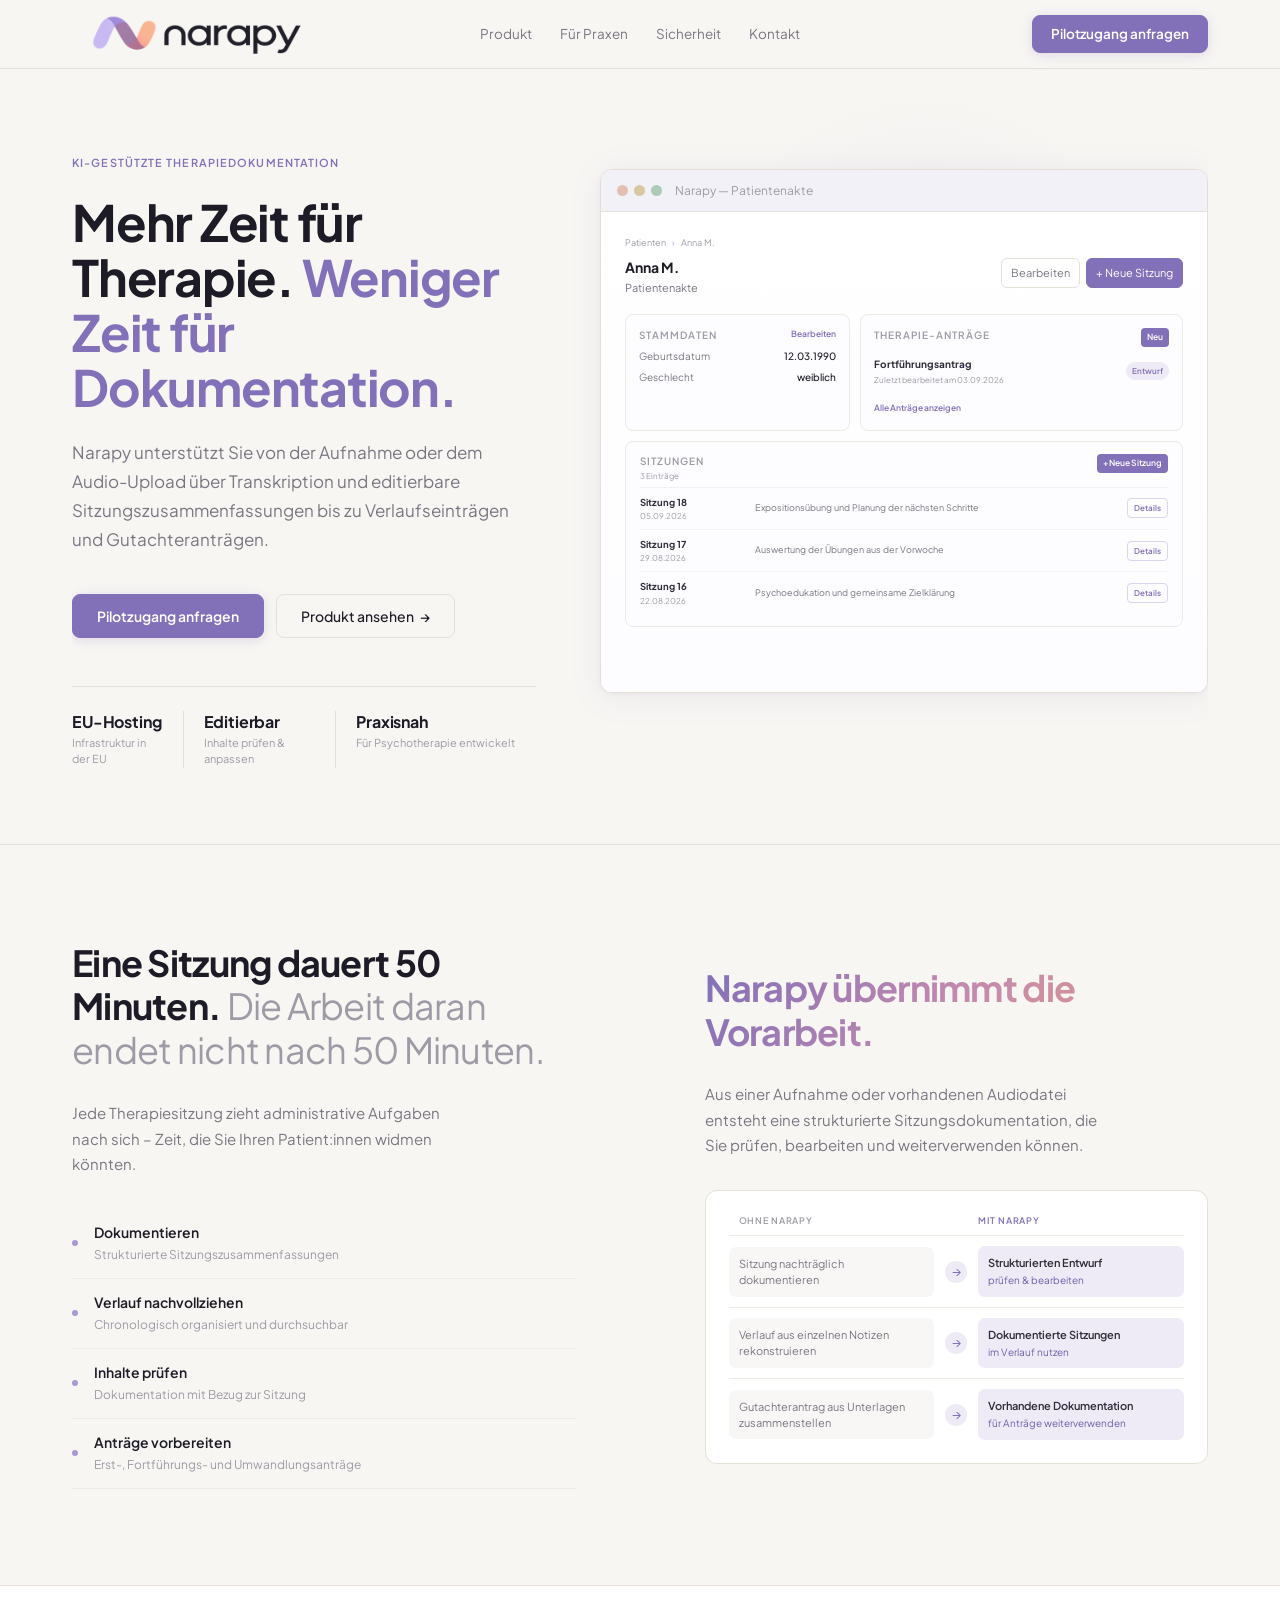
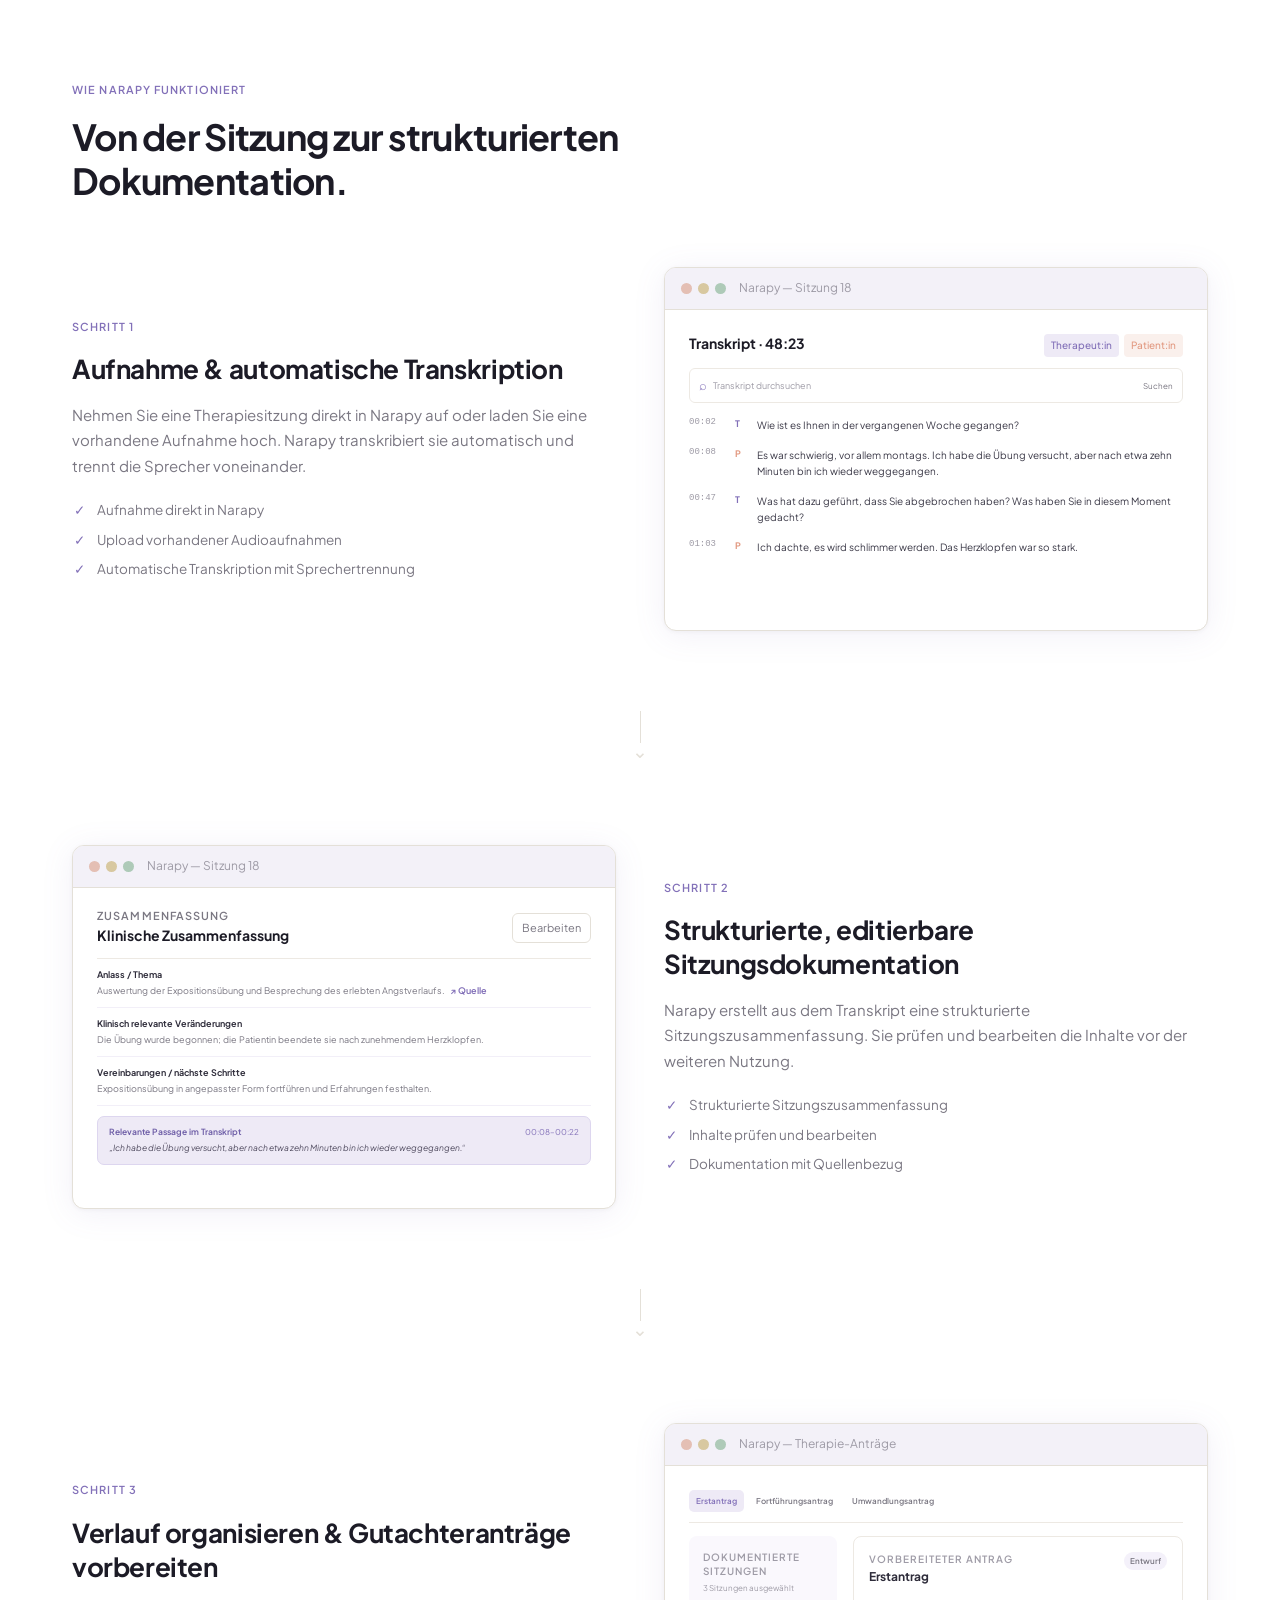
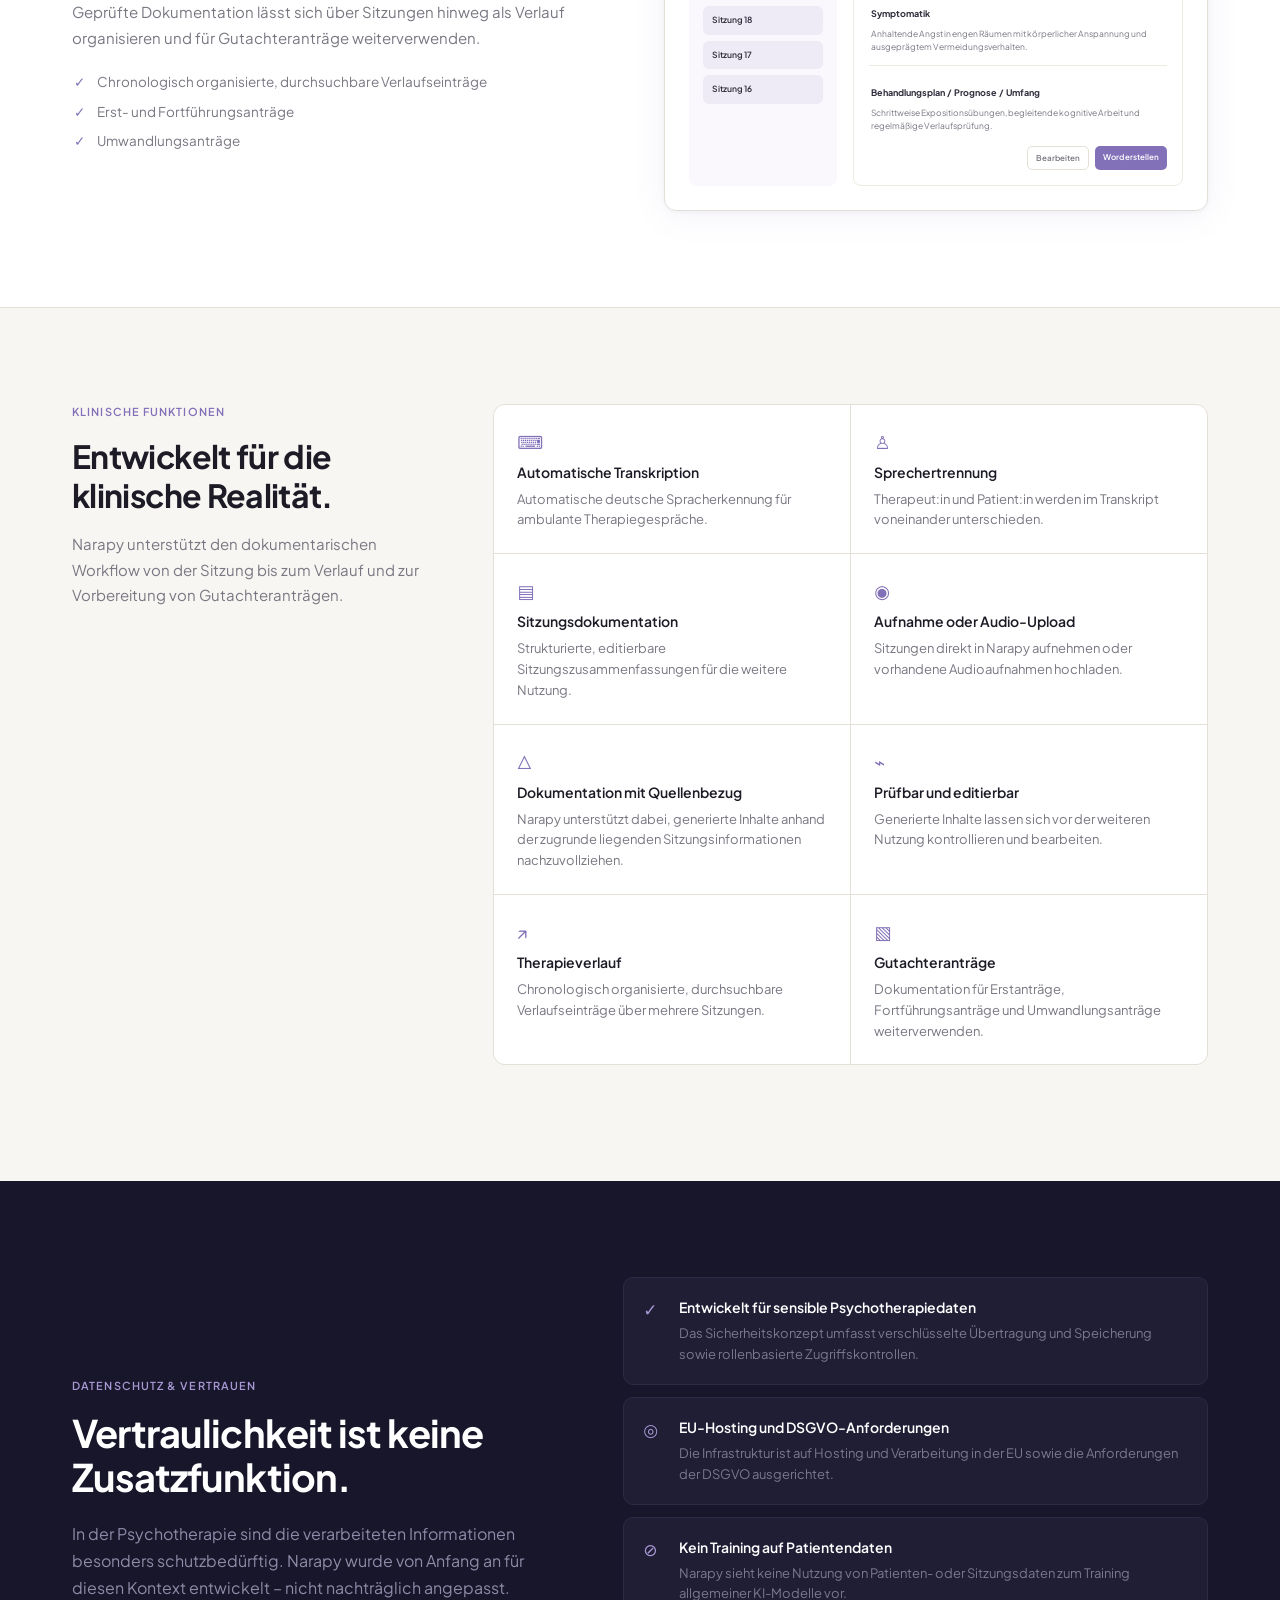
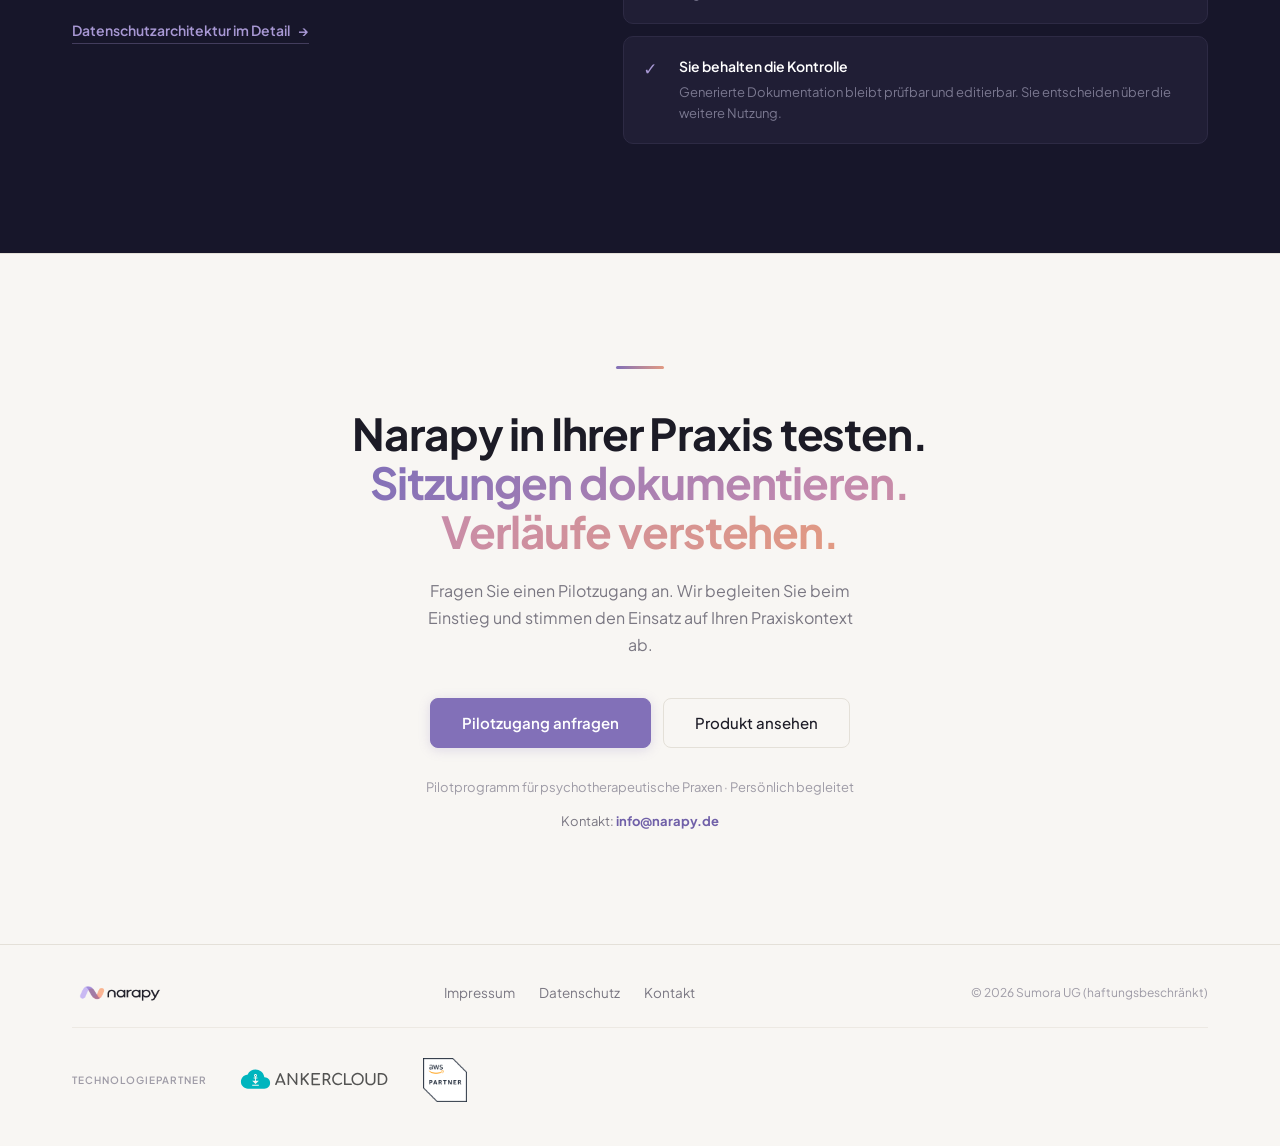
==== commit 3507971e: "Update Narapy landing page for AWS BOX campaign" ====
--- a/index.html
+++ b/index.html
@@ -4,13 +4,13 @@
   <meta charset="UTF-8">
   <meta name="viewport" content="width=device-width, initial-scale=1">
   <title>Narapy – KI-gestützte Therapiedokumentation</title>
-  <meta name="description" content="Narapy erstellt aus Psychotherapiesitzungen strukturierte, editierbare Dokumentation – vom Transkript bis zum Therapieverlauf.">
+  <meta name="description" content="Narapy unterstützt psychotherapeutische Praxen bei Transkription, Sitzungsdokumentation, Verlaufseinträgen und Gutachteranträgen.">
   <meta name="robots" content="index, follow">
   <meta name="theme-color" content="#f8f6f3">
   <meta property="og:type" content="website">
   <meta property="og:locale" content="de_DE">
   <meta property="og:title" content="Narapy – KI-gestützte Therapiedokumentation">
-  <meta property="og:description" content="Mehr Zeit für Therapie. Weniger Zeit für Dokumentation.">
+  <meta property="og:description" content="Sitzungen dokumentieren. Verläufe verstehen.">
   <meta name="twitter:card" content="summary">
   <link rel="icon" href="assets/narapy/favicon.png" type="image/png">
   <link rel="stylesheet" href="styles.css">
@@ -22,11 +22,11 @@
     <div class="shell header-inner">
       <a class="brand" href="#top" aria-label="Narapy Startseite"><img src="assets/narapy/header-logo.png" alt="Narapy" width="300" height="100"></a>
       <nav class="desktop-nav" aria-label="Hauptnavigation"><a href="#produkt">Produkt</a><a href="#praxen">Für Praxen</a><a href="#sicherheit">Sicherheit</a><a href="#contact">Kontakt</a></nav>
-      <a class="button button-small header-cta" href="mailto:info@narapy.de?subject=Testzugang%20anfragen" data-contact-link data-contact-subject="Testzugang anfragen">Testzugang anfragen</a>
+      <a class="button button-small header-cta" href="mailto:info@narapy.de?subject=Pilotzugang%20anfragen" data-contact-link data-contact-subject="Pilotzugang anfragen">Pilotzugang anfragen</a>
       <button class="menu-toggle" type="button" aria-expanded="false" aria-controls="mobile-navigation" aria-label="Navigation öffnen"><span></span><span></span></button>
     </div>
     <nav class="mobile-nav" id="mobile-navigation" aria-label="Mobile Navigation" hidden>
-      <a href="#produkt">Produkt</a><a href="#praxen">Für Praxen</a><a href="#sicherheit">Sicherheit</a><a href="#contact">Kontakt</a><a class="button button-small" href="mailto:info@narapy.de?subject=Testzugang%20anfragen" data-contact-link data-contact-subject="Testzugang anfragen">Testzugang anfragen</a>
+      <a href="#produkt">Produkt</a><a href="#praxen">Für Praxen</a><a href="#sicherheit">Sicherheit</a><a href="#contact">Kontakt</a><a class="button button-small" href="mailto:info@narapy.de?subject=Pilotzugang%20anfragen" data-contact-link data-contact-subject="Pilotzugang anfragen">Pilotzugang anfragen</a>
     </nav>
   </header>
 
@@ -38,25 +38,21 @@
         <div class="hero-copy">
           <p class="eyebrow">KI-gestützte Therapiedokumentation</p>
           <h1 id="hero-title">Mehr Zeit für Therapie. <span>Weniger Zeit für Dokumentation.</span></h1>
-          <p class="hero-lead">Narapy erstellt aus Psychotherapiesitzungen strukturierte, editierbare Dokumentation – vom Transkript über klinische Zusammenfassungen bis zum Therapieverlauf.</p>
-          <div class="button-row"><a class="button" href="mailto:info@narapy.de?subject=Testzugang%20anfragen" data-contact-link data-contact-subject="Testzugang anfragen">Testzugang anfragen</a><a class="button button-secondary" href="#produkt">Produkt ansehen <span aria-hidden="true">→</span></a></div>
-          <dl class="stats" aria-label="Produktvorteile"><div><dt>3–4 h</dt><dd>Zeitersparnis pro Woche</dd></div><div><dt>DSGVO</dt><dd>Konform &amp; EU-Hosting</dd></div><div><dt>100%</dt><dd>Editierbar &amp; kontrollierbar</dd></div></dl>
+          <p class="hero-lead">Narapy unterstützt Sie von der Aufnahme oder dem Audio-Upload über Transkription und editierbare Sitzungszusammenfassungen bis zu Verlaufseinträgen und Gutachteranträgen.</p>
+          <div class="button-row"><a class="button" href="mailto:info@narapy.de?subject=Pilotzugang%20anfragen" data-contact-link data-contact-subject="Pilotzugang anfragen">Pilotzugang anfragen</a><a class="button button-secondary" href="#produkt">Produkt ansehen <span aria-hidden="true">→</span></a></div>
+          <dl class="stats" aria-label="Produktvorteile"><div><dt>EU-Hosting</dt><dd>Infrastruktur in der EU</dd></div><div><dt>Editierbar</dt><dd>Inhalte prüfen &amp; anpassen</dd></div><div><dt>Praxisnah</dt><dd>Für Psychotherapie entwickelt</dd></div></dl>
         </div>
-        <div class="app-window dashboard-window" aria-label="Beispielhafte Narapy Sitzungsübersicht">
-          <div class="window-bar"><span class="window-dot dot-peach"></span><span class="window-dot dot-gold"></span><span class="window-dot dot-green"></span><span class="window-title">Narapy — Sitzungsübersicht</span></div>
+        <div class="app-window dashboard-window" aria-label="Beispielhafte Narapy Patientenakte">
+          <div class="window-bar"><span class="window-dot dot-peach"></span><span class="window-dot dot-gold"></span><span class="window-dot dot-green"></span><span class="window-title">Narapy — Patientenakte</span></div>
           <div class="dashboard-body">
-            <aside class="patient-sidebar" aria-label="Beispielhafte Patientenliste">
-              <p class="mock-label">Patienten</p>
-              <div class="patient active"><strong>Anna M.</strong><small>05.09.2026</small></div><div class="patient"><strong>Thomas K.</strong><small>04.09.2026</small></div><div class="patient"><strong>Sabine L.</strong><small>02.09.2026</small></div><div class="patient"><strong>Michael B.</strong><small>29.08.2026</small></div><div class="patient"><strong>Julia R.</strong><small>28.08.2026</small></div>
-            </aside>
-            <div class="dashboard-main">
-              <div class="mock-heading-row"><div><h2>Sitzung #18 — Anna M.</h2><p>05. September 2026 · 50 Minuten · Verhaltenstherapie</p></div><div class="mock-actions" aria-hidden="true"><span>Bearbeiten</span><span class="mock-primary">Exportieren</span></div></div>
-              <div class="tags"><span>Angststörung</span><span>Exposition</span><span>Hausaufgaben</span><span>Stabilisierung</span></div>
-              <article class="mock-card"><p class="mock-label">Zusammenfassung</p><p>Die Patientin berichtet von einer weitgehend erfolgreichen Expositionsübung in der vergangenen Woche. Das Angstniveau sank im Verlauf der Situation deutlich. Diskussion von Vermeidungsverhalten und Erarbeitung einer gestuften Expositionsplanung.</p></article>
-              <div class="mock-card-grid">
-                <article class="mock-card compact"><p class="mock-label">Psychopathologie</p><dl class="mock-data"><div><dt>Stimmung</dt><dd>Leicht depressiv</dd></div><div><dt>Antrieb</dt><dd>Unauffällig</dd></div><div><dt>Angst</dt><dd>Mittelgradig</dd></div><div><dt>Suizidalität</dt><dd>Verneint</dd></div></dl></article>
-                <article class="mock-card compact"><p class="mock-label">Nächste Sitzung</p><p>Fortsetzung der Expositionshierarchie. Auswertung der Hausaufgaben.</p><p class="mock-date">Geplant: 12. September 2026</p></article>
+            <div class="dashboard-main patient-record">
+              <div class="record-breadcrumb">Patienten <span>›</span> Anna M.</div>
+              <div class="mock-heading-row record-heading"><div><h2>Anna M.</h2><p>Patientenakte</p></div><div class="mock-actions" aria-hidden="true"><span>Bearbeiten</span><span class="mock-primary">+ Neue Sitzung</span></div></div>
+              <div class="record-overview">
+                <article class="mock-card compact patient-info-card"><div class="mock-card-heading"><p class="mock-label">Stammdaten</p><span>Bearbeiten</span></div><dl class="mock-data"><div><dt>Geburtsdatum</dt><dd>12.03.1990</dd></div><div><dt>Geschlecht</dt><dd>weiblich</dd></div></dl></article>
+                <article class="mock-card compact application-overview-card"><div class="mock-card-heading"><p class="mock-label">Therapie-Anträge</p><span class="mock-add">Neu</span></div><div class="application-overview-row"><div><strong>Fortführungsantrag</strong><small>Zuletzt bearbeitet am 03.09.2026</small></div><em>Entwurf</em></div><span class="mock-text-link">Alle Anträge anzeigen</span></article>
               </div>
+              <article class="mock-card sessions-card"><div class="mock-card-heading"><div><p class="mock-label">Sitzungen</p><small>3 Einträge</small></div><span class="mock-add">+ Neue Sitzung</span></div><ol class="patient-session-list"><li><div><strong>Sitzung 18</strong><time>05.09.2026</time></div><p>Expositionsübung und Planung der nächsten Schritte</p><span>Details</span></li><li><div><strong>Sitzung 17</strong><time>29.08.2026</time></div><p>Auswertung der Übungen aus der Vorwoche</p><span>Details</span></li><li><div><strong>Sitzung 16</strong><time>22.08.2026</time></div><p>Psychoedukation und gemeinsame Zielklärung</p><span>Details</span></li></ol></article>
             </div>
           </div>
         </div>
@@ -66,11 +62,11 @@
     <section class="section section-border" id="praxen" aria-labelledby="problem-title">
       <div class="shell problem-grid">
         <div><h2 id="problem-title">Eine Sitzung dauert 50 Minuten. <span class="soft-heading">Die Arbeit daran endet nicht nach 50 Minuten.</span></h2><p>Jede Therapiesitzung zieht administrative Aufgaben nach sich – Zeit, die Sie Ihren Patient:innen widmen könnten.</p>
-          <ul class="task-list"><li><span></span><div><strong>Dokumentieren</strong><small>Sitzungsnotizen, Verlaufsberichte</small></div></li><li><span></span><div><strong>Verlauf rekonstruieren</strong><small>Für Gutachten und Supervisionen</small></div></li><li><span></span><div><strong>Befunde strukturieren</strong><small>Psychopathologie, Diagnosen</small></div></li><li><span></span><div><strong>Anträge vorbereiten</strong><small>Erst- und Umwandlungsanträge</small></div></li></ul>
+          <ul class="task-list"><li><span></span><div><strong>Dokumentieren</strong><small>Strukturierte Sitzungszusammenfassungen</small></div></li><li><span></span><div><strong>Verlauf nachvollziehen</strong><small>Chronologisch organisiert und durchsuchbar</small></div></li><li><span></span><div><strong>Inhalte prüfen</strong><small>Dokumentation mit Bezug zur Sitzung</small></div></li><li><span></span><div><strong>Anträge vorbereiten</strong><small>Erst-, Fortführungs- und Umwandlungsanträge</small></div></li></ul>
         </div>
         <div class="problem-divider" aria-hidden="true"></div>
-        <div><h2 class="gradient-heading">Narapy übernimmt die Vorarbeit.</h2><p>Aus der Aufnahme einer Therapiesitzung entsteht in Minuten eine vollständige, klinisch strukturierte Dokumentation – die Sie prüfen, anpassen und direkt nutzen können.</p>
-          <div class="comparison-card"><p class="mock-label">Zeitaufwand im Vergleich</p><div class="bar-row"><div><span>Sitzungsnotizen (manuell)</span><strong>25 Min</strong></div><i style="--bar:100%;--bar-color:#d0cade"></i></div><div class="bar-row"><div><span>Sitzungsnotizen (Narapy)</span><strong>5 Min</strong></div><i style="--bar:20%;--bar-color:#8270b8"></i></div><div class="bar-row"><div><span>Befund (manuell)</span><strong>20 Min</strong></div><i style="--bar:80%;--bar-color:#d0cade"></i></div><div class="bar-row"><div><span>Befund (Narapy)</span><strong>4 Min</strong></div><i style="--bar:16%;--bar-color:#8270b8"></i></div></div>
+        <div><h2 class="gradient-heading">Narapy übernimmt die Vorarbeit.</h2><p>Aus einer Aufnahme oder vorhandenen Audiodatei entsteht eine strukturierte Sitzungsdokumentation, die Sie prüfen, bearbeiten und weiterverwenden können.</p>
+          <div class="comparison-card"><div class="comparison-head"><span>Ohne Narapy</span><span aria-hidden="true"></span><span>Mit Narapy</span></div><div class="transformation-list"><div class="transformation-row"><div class="transformation-side transformation-before">Sitzung nachträglich dokumentieren</div><span class="transformation-arrow" aria-hidden="true">→</span><div class="transformation-side transformation-after"><strong>Strukturierten Entwurf</strong><small>prüfen &amp; bearbeiten</small></div></div><div class="transformation-row"><div class="transformation-side transformation-before">Verlauf aus einzelnen Notizen rekonstruieren</div><span class="transformation-arrow" aria-hidden="true">→</span><div class="transformation-side transformation-after"><strong>Dokumentierte Sitzungen</strong><small>im Verlauf nutzen</small></div></div><div class="transformation-row"><div class="transformation-side transformation-before">Gutachterantrag aus Unterlagen zusammenstellen</div><span class="transformation-arrow" aria-hidden="true">→</span><div class="transformation-side transformation-after"><strong>Vorhandene Dokumentation</strong><small>für Anträge weiterverwenden</small></div></div></div></div>
         </div>
       </div>
     </section>
@@ -78,33 +74,33 @@
     <section class="section section-border product-section" id="produkt" aria-labelledby="product-title">
       <span id="product" class="anchor-target" aria-hidden="true"></span><span id="ablauf" class="anchor-target" aria-hidden="true"></span>
       <div class="shell">
-        <div class="section-intro"><p class="eyebrow">Wie Narapy funktioniert</p><h2 id="product-title">Von der Sitzung zur vollständigen Dokumentation.</h2></div>
+        <div class="section-intro"><p class="eyebrow">Wie Narapy funktioniert</p><h2 id="product-title">Von der Sitzung zur strukturierten Dokumentation.</h2></div>
         <div class="workflow">
           <article class="workflow-step">
-            <div class="step-copy"><p class="eyebrow">Schritt 1</p><h3>Aufnahme &amp; automatische Transkription</h3><p>Nehmen Sie eine Therapiesitzung direkt auf oder laden Sie eine vorhandene Audiodatei hoch. Narapy transkribiert sie automatisch und trennt die Sprecher klar voneinander.</p><ul class="check-list"><li>Automatische Sprechertrennung (Diarization)</li><li>Hochgenaue deutsche Spracherkennung</li><li>Keine manuelle Nachkorrektur erforderlich</li></ul></div>
-            <div class="app-window transcript-window" aria-label="Beispielhaftes automatisches Transkript"><div class="window-bar"><span class="window-dot dot-peach"></span><span class="window-dot dot-gold"></span><span class="window-dot dot-green"></span><span class="window-title">Narapy — Transkript</span></div><div class="mock-content"><div class="mock-heading-row"><h4>Automatisches Transkript · 48:23</h4><div class="tags"><span>Therapeut</span><span class="peach-tag">Patient</span></div></div><div class="transcript-line"><time>00:02</time><b class="therapist">T</b><p>Wie ist es Ihnen in der vergangenen Woche gegangen?</p></div><div class="transcript-line"><time>00:08</time><b class="client">P</b><p>Es war schwierig, vor allem montags. Ich habe die Übung versucht, aber nach etwa zehn Minuten bin ich wieder weggegangen.</p></div><div class="transcript-line"><time>00:47</time><b class="therapist">T</b><p>Was hat dazu geführt, dass Sie abgebrochen haben? Was haben Sie in diesem Moment gedacht?</p></div><div class="transcript-line"><time>01:03</time><b class="client">P</b><p>Ich dachte, es wird schlimmer werden. Das Herzklopfen war so stark.</p></div></div></div>
+            <div class="step-copy"><p class="eyebrow">Schritt 1</p><h3>Aufnahme &amp; automatische Transkription</h3><p>Nehmen Sie eine Therapiesitzung direkt in Narapy auf oder laden Sie eine vorhandene Aufnahme hoch. Narapy transkribiert sie automatisch und trennt die Sprecher voneinander.</p><ul class="check-list"><li>Aufnahme direkt in Narapy</li><li>Upload vorhandener Audioaufnahmen</li><li>Automatische Transkription mit Sprechertrennung</li></ul></div>
+            <div class="app-window transcript-window" aria-label="Beispielhaftes automatisches Transkript"><div class="window-bar"><span class="window-dot dot-peach"></span><span class="window-dot dot-gold"></span><span class="window-dot dot-green"></span><span class="window-title">Narapy — Sitzung 18</span></div><div class="mock-content"><div class="mock-heading-row transcript-heading"><h4>Transkript · 48:23</h4><div class="tags"><span>Therapeut:in</span><span class="peach-tag">Patient:in</span></div></div><div class="mock-search" aria-hidden="true"><span>⌕</span><span>Transkript durchsuchen</span><small>Suchen</small></div><div class="transcript-line"><time>00:02</time><b class="therapist">T</b><p>Wie ist es Ihnen in der vergangenen Woche gegangen?</p></div><div class="transcript-line"><time>00:08</time><b class="client">P</b><p>Es war schwierig, vor allem montags. Ich habe die Übung versucht, aber nach etwa zehn Minuten bin ich wieder weggegangen.</p></div><div class="transcript-line"><time>00:47</time><b class="therapist">T</b><p>Was hat dazu geführt, dass Sie abgebrochen haben? Was haben Sie in diesem Moment gedacht?</p></div><div class="transcript-line"><time>01:03</time><b class="client">P</b><p>Ich dachte, es wird schlimmer werden. Das Herzklopfen war so stark.</p></div></div></div>
           </article>
           <div class="flow-arrow" aria-hidden="true"><span></span><b>⌄</b></div>
           <article class="workflow-step reverse">
-            <div class="step-copy"><p class="eyebrow">Schritt 2</p><h3>Klinisch strukturierte Dokumentation</h3><p>Narapy generiert eine vollständige klinische Dokumentation – inklusive psychopathologischem Befund, SORC-Analyse und editierbarer Sitzungszusammenfassung.</p><ul class="check-list"><li>Psychopathologischer Befund nach ICD-Kriterien</li><li>Strukturierte SORC-/Funktionsanalyse</li><li>Sitzungszusammenfassung mit Therapiefokus</li></ul></div>
-            <div class="app-window documentation-window" aria-label="Beispielhafte klinische Dokumentation"><div class="window-bar"><span class="window-dot dot-peach"></span><span class="window-dot dot-gold"></span><span class="window-dot dot-green"></span><span class="window-title">Narapy — Befund &amp; Dokumentation</span></div><div class="mock-content"><p class="mock-label">Psychopathologischer Befund</p><dl class="finding-grid"><div><dt>Bewusstsein</dt><dd>Klar, voll orientiert</dd></div><div><dt>Formales Denken</dt><dd>Geordnet, kohärent</dd></div><div><dt>Affekt</dt><dd>Leicht ängstlich</dd></div><div><dt>Antrieb</dt><dd>Regelrecht</dd></div><div><dt>Suizidalität</dt><dd>Aktuell verneint</dd></div><div><dt>Kognition</dt><dd>Unauffällig</dd></div></dl><div class="sorc"><p class="mock-label">SORC-Analyse</p><p><b>S · Stimulus</b><span>Aufzug im Bürogebäude, enge Räume</span></p><p><b>O · Organismus</b><span>Hyperventilationsneigung, Grundannahmen</span></p><p><b>R · Reaktion</b><span>Herzklopfen, Fluchtimpuls</span></p><p><b>C · Konsequenz</b><span>Kurzfristige Angstreduktion durch Vermeidung</span></p></div></div></div>
+            <div class="step-copy"><p class="eyebrow">Schritt 2</p><h3>Strukturierte, editierbare Sitzungsdokumentation</h3><p>Narapy erstellt aus dem Transkript eine strukturierte Sitzungszusammenfassung. Sie prüfen und bearbeiten die Inhalte vor der weiteren Nutzung.</p><ul class="check-list"><li>Strukturierte Sitzungszusammenfassung</li><li>Inhalte prüfen und bearbeiten</li><li>Dokumentation mit Quellenbezug</li></ul></div>
+            <div class="app-window documentation-window" aria-label="Beispielhafte editierbare Sitzungsdokumentation"><div class="window-bar"><span class="window-dot dot-peach"></span><span class="window-dot dot-gold"></span><span class="window-dot dot-green"></span><span class="window-title">Narapy — Sitzung 18</span></div><div class="mock-content documentation-content"><div class="mock-heading-row documentation-heading"><div><p class="mock-label">Zusammenfassung</p><h4>Klinische Zusammenfassung</h4></div><div class="mock-actions" aria-hidden="true"><span>Bearbeiten</span></div></div><div class="summary-sections"><article><h5>Anlass / Thema</h5><p>Auswertung der Expositionsübung und Besprechung des erlebten Angstverlaufs.<button type="button" tabindex="-1">↗ Quelle</button></p></article><article><h5>Klinisch relevante Veränderungen</h5><p>Die Übung wurde begonnen; die Patientin beendete sie nach zunehmendem Herzklopfen.</p></article><article><h5>Vereinbarungen / nächste Schritte</h5><p>Expositionsübung in angepasster Form fortführen und Erfahrungen festhalten.</p></article></div><div class="source-reference"><div><span>Relevante Passage im Transkript</span><small>00:08–00:22</small></div><p>„Ich habe die Übung versucht, aber nach etwa zehn Minuten bin ich wieder weggegangen.“</p></div></div></div>
           </article>
           <div class="flow-arrow" aria-hidden="true"><span></span><b>⌄</b></div>
           <article class="workflow-step">
-            <div class="step-copy"><p class="eyebrow">Schritt 3</p><h3>Weiterverwendung für Anträge &amp; Verlauf</h3><p>Dokumentation fließt direkt in den Therapieverlauf ein und kann für Erst-, Umwandlungs- und Fortführungsanträge genutzt werden – ohne doppelte Arbeit.</p><ul class="check-list"><li>Automatische Verlaufsdokumentation über Sitzungen</li><li>Vorbefüllung für Therapieanträge (KVT, PA)</li><li>Exportfunktion für Gutachter und Supervisionen</li></ul></div>
-            <div class="app-window history-window" aria-label="Beispielhafter Therapieverlauf"><div class="window-bar"><span class="window-dot dot-peach"></span><span class="window-dot dot-gold"></span><span class="window-dot dot-green"></span><span class="window-title">Narapy — Therapieverlauf</span></div><div class="mock-content"><p class="mock-label">Anna M. · Sitzungsverlauf</p><ol class="session-list"><li><b>18</b><div><span><time>05.09.2026</time><em>Mitte</em></span><p>Expositionsplanung, Hausaufgaben-Auswertung</p></div></li><li><b>17</b><div><span><time>29.08.2026</time><em>Mitte</em></span><p>In-sensu-Exposition, Kognitive Umstrukturierung</p></div></li><li><b>16</b><div><span><time>22.08.2026</time><em>Mitte</em></span><p>Psychoedukation Angstkreislauf, SORC-Erweiterung</p></div></li><li><b>15</b><div><span><time>15.08.2026</time><em>Mitte</em></span><p>Expositionshierarchie erstellt</p></div></li><li><b>14</b><div><span><time>08.08.2026</time><em>Diagnostik</em></span><p>Stabilisierung, Ressourcenaktivierung</p></div></li></ol></div></div>
+            <div class="step-copy"><p class="eyebrow">Schritt 3</p><h3>Verlauf organisieren &amp; Gutachteranträge vorbereiten</h3><p>Geprüfte Dokumentation lässt sich über Sitzungen hinweg als Verlauf organisieren und für Gutachteranträge weiterverwenden.</p><ul class="check-list"><li>Chronologisch organisierte, durchsuchbare Verlaufseinträge</li><li>Erst- und Fortführungsanträge</li><li>Umwandlungsanträge</li></ul></div>
+            <div class="app-window history-window" aria-label="Beispielhafte Vorbereitung eines Therapie-Antrags"><div class="window-bar"><span class="window-dot dot-peach"></span><span class="window-dot dot-gold"></span><span class="window-dot dot-green"></span><span class="window-title">Narapy — Therapie-Anträge</span></div><div class="mock-content application-workspace"><div class="application-tabs"><span class="active">Erstantrag</span><span>Fortführungsantrag</span><span>Umwandlungsantrag</span></div><div class="application-layout"><aside><div class="application-source-heading"><p class="mock-label">Dokumentierte Sitzungen</p><span>3 Sitzungen ausgewählt</span></div><ol class="application-source-list"><li>Sitzung 18</li><li>Sitzung 17</li><li>Sitzung 16</li></ol></aside><article class="application-draft"><div class="mock-card-heading"><div><p class="mock-label">Vorbereiteter Antrag</p><h4>Erstantrag</h4></div><em>Entwurf</em></div><div class="application-document"><section><strong>Symptomatik</strong><p>Anhaltende Angst in engen Räumen mit körperlicher Anspannung und ausgeprägtem Vermeidungsverhalten.</p></section><section><strong>Behandlungsplan / Prognose / Umfang</strong><p>Schrittweise Expositionsübungen, begleitende kognitive Arbeit und regelmäßige Verlaufsprüfung.</p></section></div><div class="draft-actions"><span>Bearbeiten</span><span>Word erstellen</span></div></article></div></div></div>
           </article>
         </div>
       </div>
     </section>
 
-    <section class="section section-border features-section" aria-labelledby="features-title"><div class="shell features-layout"><div><p class="eyebrow">Klinische Funktionen</p><h2 id="features-title">Entwickelt für die klinische Realität.</h2><p>Narapy deckt die gesamte Bandbreite der ambulanten Psychotherapie-Dokumentation ab – von der Erstanamnese bis zum Therapieabschluss.</p></div><div class="feature-grid"><article><span aria-hidden="true">⌨</span><h3>Automatische Transkription</h3><p>Hochgenaue Spracherkennung für ambulante Therapiegespräche auf Deutsch.</p></article><article><span aria-hidden="true">♙</span><h3>Sprechertrennung</h3><p>Therapeut und Patient werden automatisch getrennt und eindeutig zugeordnet.</p></article><article><span aria-hidden="true">▤</span><h3>Sitzungsdokumentation</h3><p>Strukturierte, editierbare Sitzungszusammenfassungen im klinischen Format.</p></article><article><span aria-hidden="true">◉</span><h3>Psychopathologischer Befund</h3><p>Vollständige Befunderstellung nach ICD-10/ICD-11-Kriterien.</p></article><article><span aria-hidden="true">△</span><h3>Suizidalität &amp; Krisen</h3><p>Systematische Erfassung und Dokumentation von Risikoeinschätzungen.</p></article><article><span aria-hidden="true">⌁</span><h3>Funktionsanalyse / SORC</h3><p>Verhaltensanalytische Strukturierung: Stimulus, Organismus, Reaktion, Konsequenz.</p></article><article><span aria-hidden="true">↗</span><h3>Therapieverlauf</h3><p>Chronologisch organisierte, durchsuchbare Verlaufsdokumentation über alle Sitzungen und Behandlungsphasen.</p></article><article><span aria-hidden="true">▧</span><h3>Therapieanträge</h3><p>Vorbefüllung für Erst-, Umwandlungs- und Fortführungsanträge bei Krankenkassen.</p></article></div></div></section>
+    <section class="section section-border features-section" aria-labelledby="features-title"><div class="shell features-layout"><div><p class="eyebrow">Klinische Funktionen</p><h2 id="features-title">Entwickelt für die klinische Realität.</h2><p>Narapy unterstützt den dokumentarischen Workflow von der Sitzung bis zum Verlauf und zur Vorbereitung von Gutachteranträgen.</p></div><div class="feature-grid"><article><span aria-hidden="true">⌨</span><h3>Automatische Transkription</h3><p>Automatische deutsche Spracherkennung für ambulante Therapiegespräche.</p></article><article><span aria-hidden="true">♙</span><h3>Sprechertrennung</h3><p>Therapeut:in und Patient:in werden im Transkript voneinander unterschieden.</p></article><article><span aria-hidden="true">▤</span><h3>Sitzungsdokumentation</h3><p>Strukturierte, editierbare Sitzungszusammenfassungen für die weitere Nutzung.</p></article><article><span aria-hidden="true">◉</span><h3>Aufnahme oder Audio-Upload</h3><p>Sitzungen direkt in Narapy aufnehmen oder vorhandene Audioaufnahmen hochladen.</p></article><article><span aria-hidden="true">△</span><h3>Dokumentation mit Quellenbezug</h3><p>Narapy unterstützt dabei, generierte Inhalte anhand der zugrunde liegenden Sitzungsinformationen nachzuvollziehen.</p></article><article><span aria-hidden="true">⌁</span><h3>Prüfbar und editierbar</h3><p>Generierte Inhalte lassen sich vor der weiteren Nutzung kontrollieren und bearbeiten.</p></article><article><span aria-hidden="true">↗</span><h3>Therapieverlauf</h3><p>Chronologisch organisierte, durchsuchbare Verlaufseinträge über mehrere Sitzungen.</p></article><article><span aria-hidden="true">▧</span><h3>Gutachteranträge</h3><p>Dokumentation für Erstanträge, Fortführungsanträge und Umwandlungsanträge weiterverwenden.</p></article></div></div></section>
 
-    <section class="section security-section" id="sicherheit" aria-labelledby="security-title"><div class="shell security-layout"><div><p class="eyebrow">Datenschutz &amp; Vertrauen</p><h2 id="security-title">Vertraulichkeit ist keine Zusatzfunktion.</h2><p>In der Psychotherapie sind die verarbeiteten Informationen besonders schutzbedürftig. Narapy wurde von Anfang an für diesen Kontext entwickelt – nicht nachträglich angepasst.</p><a class="detail-link" href="privacypolicy.html">Datenschutzarchitektur im Detail <span aria-hidden="true">→</span></a></div><div class="trust-list"><article><span class="trust-icon" aria-hidden="true">✓</span><div><h3>Entwickelt für sensible Psychotherapiedaten</h3><p>Narapy wurde für die besonderen Anforderungen psychotherapeutischer Dokumentation konzipiert. Daten werden bei Übertragung und Speicherung verschlüsselt; rollenbasierte Zugriffskontrollen beschränken den Zugriff.</p></div></article><article><span class="trust-icon" aria-hidden="true">◎</span><div><h3>EU-Hosting, DSGVO-konformes Datenprocessing</h3><p>Alle Daten werden ausschließlich auf Servern in Deutschland und der EU verarbeitet. Kein Transfer in Drittländer.</p></div></article><article><span class="trust-icon" aria-hidden="true">⊘</span><div><h3>Kein Training auf Patientendaten</h3><p>Die Inhalte Ihrer Sitzungen werden niemals für das Training von KI-Modellen verwendet.</p></div></article><article><span class="trust-icon" aria-hidden="true">✓</span><div><h3>Sie behalten die vollständige Kontrolle</h3><p>Jede automatisch generierte Dokumentation ist vollständig editierbar. Sie entscheiden, was gespeichert, exportiert oder verworfen wird.</p></div></article></div></div></section>
+    <section class="section security-section" id="sicherheit" aria-labelledby="security-title"><div class="shell security-layout"><div><p class="eyebrow">Datenschutz &amp; Vertrauen</p><h2 id="security-title">Vertraulichkeit ist keine Zusatzfunktion.</h2><p>In der Psychotherapie sind die verarbeiteten Informationen besonders schutzbedürftig. Narapy wurde von Anfang an für diesen Kontext entwickelt – nicht nachträglich angepasst.</p><a class="detail-link" href="privacypolicy.html">Datenschutzarchitektur im Detail <span aria-hidden="true">→</span></a></div><div class="trust-list"><article><span class="trust-icon" aria-hidden="true">✓</span><div><h3>Entwickelt für sensible Psychotherapiedaten</h3><p>Das Sicherheitskonzept umfasst verschlüsselte Übertragung und Speicherung sowie rollenbasierte Zugriffskontrollen.</p></div></article><article><span class="trust-icon" aria-hidden="true">◎</span><div><h3>EU-Hosting und DSGVO-Anforderungen</h3><p>Die Infrastruktur ist auf Hosting und Verarbeitung in der EU sowie die Anforderungen der DSGVO ausgerichtet.</p></div></article><article><span class="trust-icon" aria-hidden="true">⊘</span><div><h3>Kein Training auf Patientendaten</h3><p>Narapy sieht keine Nutzung von Patienten- oder Sitzungsdaten zum Training allgemeiner KI-Modelle vor.</p></div></article><article><span class="trust-icon" aria-hidden="true">✓</span><div><h3>Sie behalten die Kontrolle</h3><p>Generierte Dokumentation bleibt prüfbar und editierbar. Sie entscheiden über die weitere Nutzung.</p></div></article></div></div></section>
 
-    <section class="section final-cta section-border" id="contact" aria-labelledby="contact-title"><div class="shell"><div class="gradient-rule" aria-hidden="true"></div><h2 id="contact-title">Weniger Dokumentation. <span class="gradient-heading">Mehr Zeit für Ihre Patient:innen.</span></h2><p>Testen Sie Narapy in Ihrer Praxis. Wir begleiten Sie beim Einstieg und passen die Konfiguration auf Ihren klinischen Kontext an.</p><div class="button-row centered"><a class="button button-large" href="mailto:info@narapy.de?subject=Testzugang%20anfragen" data-contact-link data-contact-subject="Testzugang anfragen">Testzugang anfragen</a><a class="button button-secondary button-large" href="#produkt">Produktdemo ansehen</a></div><p class="cta-note">Kostenloser Testzeitraum · Keine Kreditkarte erforderlich · DSGVO-konform</p><p class="contact-line">Kontakt: <a href="mailto:info@narapy.de" data-contact-link data-contact-email>info@narapy.de</a></p></div></section>
+    <section class="section final-cta section-border" id="contact" aria-labelledby="contact-title"><div class="shell"><div class="gradient-rule" aria-hidden="true"></div><h2 id="contact-title">Narapy in Ihrer Praxis testen. <span class="gradient-heading">Sitzungen dokumentieren. Verläufe verstehen.</span></h2><p>Fragen Sie einen Pilotzugang an. Wir begleiten Sie beim Einstieg und stimmen den Einsatz auf Ihren Praxiskontext ab.</p><div class="button-row centered"><a class="button button-large" href="mailto:info@narapy.de?subject=Pilotzugang%20anfragen" data-contact-link data-contact-subject="Pilotzugang anfragen">Pilotzugang anfragen</a><a class="button button-secondary button-large" href="#produkt">Produkt ansehen</a></div><p class="cta-note">Pilotprogramm für psychotherapeutische Praxen · Persönlich begleitet</p><p class="contact-line">Kontakt: <a href="mailto:info@narapy.de" data-contact-link data-contact-email>info@narapy.de</a></p></div></section>
   </main>
 
-  <footer class="site-footer"><div class="shell footer-inner"><a class="footer-brand" href="#top" aria-label="Narapy Startseite"><img src="assets/narapy/header-logo.png" alt="Narapy" width="300" height="100"></a><nav aria-label="Rechtliches und Kontakt"><a href="imprint.html">Impressum</a><a href="privacypolicy.html">Datenschutz</a><a href="#contact">Kontakt</a></nav><p>© <span data-current-year>2026</span> Sumora UG (haftungsbeschränkt)</p></div></footer>
+  <footer class="site-footer"><div class="shell footer-inner"><a class="footer-brand" href="#top" aria-label="Narapy Startseite"><img src="assets/narapy/header-logo.png" alt="Narapy" width="300" height="100"></a><nav aria-label="Rechtliches und Kontakt"><a href="imprint.html">Impressum</a><a href="privacypolicy.html">Datenschutz</a><a href="#contact">Kontakt</a></nav><p>© <span data-current-year>2026</span> Sumora UG (haftungsbeschränkt)</p></div><div class="shell partner-strip" aria-label="Technologiepartner"><span>Technologiepartner</span><div class="partner-logos"><img class="partner-logo partner-logo-ankercloud" src="assets/partners/ankercloud-logo.svg" alt="Ankercloud"><span class="aws-badge-space"><img class="partner-logo partner-logo-aws" src="assets/partners/aws-partner-badge.png" alt="AWS Partner"></span></div></div></footer>
 </body>
 </html>
--- a/styles.css
+++ b/styles.css
@@ -65,6 +65,7 @@
 .site-header { position: sticky; top: 0; z-index: 50; border-bottom: 1px solid var(--border); background: rgba(248,246,243,.94); -webkit-backdrop-filter: blur(12px); backdrop-filter: blur(12px); }
 .header-inner { min-height: 68px; display: grid; grid-template-columns: 1fr auto 1fr; align-items: center; gap: 24px; }
 .brand img, .footer-brand img { width: auto; height: 52px; }
+.site-header .brand img { transform: scale(1.6); transform-origin: left center; }
 .desktop-nav { display: flex; align-items: center; gap: 28px; }
 .header-cta { justify-self: end; }
 .desktop-nav a, .site-footer nav a { color: var(--muted); font-size: 13.5px; text-decoration: none; transition: color .15s; }
@@ -97,8 +98,9 @@
 .stats { display: flex; align-items: stretch; gap: 0; padding-top: 24px; border-top: 1px solid var(--border); }
 .stats > div { min-width: 0; flex: 1 1 0; padding-inline: 20px; border-left: 1px solid var(--border); text-align: left; }
 .stats > div:first-child { padding-left: 0; border-left: 0; }
-.stats dt { margin-bottom: 2px; font-size: 22px; font-weight: 700; letter-spacing: -.02em; }
-.stats dd { color: var(--muted-light); font-size: 11px; line-height: 1.5; white-space: nowrap; }
+.stats > div:first-child { flex-grow: .85; }.stats > div:nth-child(2) { flex-grow: 1.05; }.stats > div:last-child { flex-grow: 1.5; }
+.stats dt { margin-bottom: 2px; font-size: 16px; font-weight: 700; hyphens: auto; letter-spacing: -.01em; line-height: 1.35; overflow-wrap: anywhere; }
+.stats dd { color: var(--muted-light); font-size: 11px; hyphens: auto; line-height: 1.5; overflow-wrap: anywhere; }
 
 .app-window { min-width: 0; overflow: hidden; border: 1px solid var(--border); border-radius: var(--radius); background: white; box-shadow: 0 4px 32px rgba(130,112,184,.1), 0 1px 4px rgba(0,0,0,.04); }
 .dashboard-window { margin-top: 16px; }
@@ -106,16 +108,12 @@
 .window-dot { width: 11px; height: 11px; flex: 0 0 auto; border-radius: 50%; }
 .dot-peach { background: #e4bfb4; }.dot-gold { background: #d8c8a0; }.dot-green { background: #aecab8; }
 .window-title { margin-left: 7px; overflow: hidden; color: var(--muted-light); font-size: 12px; text-overflow: ellipsis; white-space: nowrap; }
-.dashboard-body { height: 480px; display: grid; grid-template-columns: 212px minmax(0, 1fr); overflow: hidden; }
-.patient-sidebar { padding: 20px 14px; border-right: 1px solid var(--border-light); background: #faf8fd; }
+.dashboard-body { height: 480px; overflow: hidden; }
 .mock-label { margin-bottom: 11px; color: var(--muted-light); font-size: 10px; font-weight: 600; letter-spacing: .1em; line-height: 1.4; text-transform: uppercase; }
-.patient { padding: 8px; border-left: 2px solid transparent; border-radius: 6px; }
-.patient.active { padding-left: 6px; border-left-color: var(--lavender); background: var(--lavender-light); }
-.patient strong, .patient small { display: block; }
-.patient strong { color: var(--charcoal); font-size: 12px; font-weight: 500; }
-.patient.active strong { color: var(--lavender); }
-.patient small { margin-top: 3px; color: var(--muted-light); font-size: 10px; }
 .dashboard-main { min-width: 0; padding: 24px; }
+.patient-record { height: 100%; box-sizing: border-box; background: linear-gradient(180deg, #fff 0%, #fdfcff 100%); }
+.record-breadcrumb { margin-bottom: 8px; color: var(--muted-light); font-size: 9px; }.record-breadcrumb span { margin-inline: 4px; color: var(--lavender-mid); }
+.record-heading { margin-bottom: 13px; }
 .mock-heading-row { display: flex; align-items: flex-start; justify-content: space-between; gap: 14px; margin-bottom: 18px; }
 .mock-heading-row h2, .mock-heading-row h4 { margin-bottom: 3px; color: var(--charcoal); font-size: 14px; line-height: 1.4; }
 .mock-heading-row p { margin: 0; color: var(--muted); font-size: 11px; line-height: 1.45; }
@@ -132,6 +130,11 @@
 .mock-data > div { display: flex; justify-content: space-between; gap: 7px; margin-top: 6px; font-size: 10px; }
 .mock-data dt { color: var(--muted); }.mock-data dd { color: var(--charcoal); font-weight: 500; text-align: right; }
 .mock-date { margin-top: 12px !important; padding-top: 8px; border-top: 1px solid var(--border-light); color: var(--muted-light) !important; }
+.record-overview { display: grid; grid-template-columns: .82fr 1.18fr; gap: 10px; margin-bottom: 10px; }
+.mock-card-heading { display: flex; align-items: flex-start; justify-content: space-between; gap: 10px; }.mock-card-heading .mock-label { margin-bottom: 0; }.mock-card-heading > span, .mock-text-link { color: var(--lavender); font-size: 8.5px; font-weight: 600; }.mock-card-heading .mock-add { padding: 3px 6px; border-radius: 4px; background: var(--lavender); color: white; }
+.patient-info-card .mock-data { margin-top: 7px; }
+.application-overview-row { display: flex; align-items: center; justify-content: space-between; gap: 8px; margin: 10px 0 7px; }.application-overview-row strong, .application-overview-row small { display: block; }.application-overview-row strong { color: var(--charcoal-soft); font-size: 10px; }.application-overview-row small { margin-top: 2px; color: var(--muted-light); font-size: 8px; }.application-overview-row em, .application-draft em { padding: 3px 6px; border-radius: 99px; background: var(--lavender-light); color: var(--lavender); font-size: 8px; font-style: normal; font-weight: 600; }
+.sessions-card { padding-block: 12px; }.sessions-card .mock-card-heading { margin-bottom: 5px; }.sessions-card .mock-card-heading small { display: block; margin-top: 2px; color: var(--muted-light); font-size: 8px; }.patient-session-list { margin: 0; padding: 0; list-style: none; }.patient-session-list li { display: grid; grid-template-columns: 105px minmax(0,1fr) auto; align-items: center; gap: 10px; padding: 7px 0; border-top: 1px solid #f2eff8; }.patient-session-list strong, .patient-session-list time { display: block; }.patient-session-list strong { color: var(--charcoal-soft); font-size: 9.5px; }.patient-session-list time { margin-top: 1px; color: var(--muted-light); font-size: 8px; }.patient-session-list p { margin: 0; color: var(--muted); font-size: 9px; line-height: 1.4; }.patient-session-list li > span { padding: 3px 6px; border: 1px solid #dcd5ed; border-radius: 4px; color: var(--lavender); font-size: 8px; font-weight: 600; }
 
 .problem-grid { display: grid; grid-template-columns: minmax(0,1fr) 1px minmax(0,1fr); align-items: center; gap: 64px; }
 .problem-grid h2 { margin-bottom: 28px; font-size: clamp(29px, 3vw, 36px); font-weight: 700; letter-spacing: -.02em; line-height: 1.22; }
@@ -143,7 +146,7 @@
 .task-list strong, .task-list small { display: block; }
 .task-list strong { font-size: 14px; font-weight: 600; }.task-list small { margin-top: 3px; color: var(--muted-light); font-size: 12px; }
 .comparison-card { margin-top: 26px; padding: 23px; border: 1px solid var(--border); border-radius: var(--radius); background: white; }
-.bar-row { margin-top: 13px; }.bar-row > div { display: flex; justify-content: space-between; gap: 20px; margin-bottom: 5px; color: var(--muted); font-size: 11px; }.bar-row strong { color: var(--charcoal); }.bar-row i { display: block; height: 5px; overflow: hidden; border-radius: 99px; background: var(--border-light); }.bar-row i::before { content: ""; display: block; width: var(--bar); height: 100%; border-radius: inherit; background: var(--bar-color); }
+.comparison-head, .transformation-row { display: grid; grid-template-columns: minmax(0,1fr) 26px minmax(0,1fr); gap: 9px; }.comparison-head { align-items: end; margin-bottom: 8px; padding-inline: 10px; }.comparison-head span { color: var(--muted-light); font-size: 9px; font-weight: 600; letter-spacing: .08em; text-transform: uppercase; }.comparison-head span:last-child { color: var(--lavender); }.transformation-list { border-top: 1px solid var(--border-light); }.transformation-row { align-items: center; padding-block: 10px; border-bottom: 1px solid var(--border-light); }.transformation-row:last-child { padding-bottom: 0; border-bottom: 0; }.transformation-side { min-width: 0; padding: 9px 10px; border-radius: 7px; font-size: 11px; line-height: 1.45; }.transformation-before { background: #f8f7f5; color: var(--muted); }.transformation-after { background: var(--lavender-light); color: var(--charcoal-soft); }.transformation-after strong, .transformation-after small { display: block; }.transformation-after strong { font-weight: 600; }.transformation-after small { margin-top: 2px; color: var(--lavender-hover); font-size: 10px; }.transformation-arrow { width: 22px; height: 22px; display: grid; place-self: center; place-items: center; border-radius: 50%; background: var(--lavender-light); color: var(--lavender); font-size: 13px; }
 
 .product-section { position: relative; background: white; }
 .section-intro { max-width: 560px; margin-bottom: 64px; }
@@ -158,12 +161,14 @@
 .check-list li::before { content: "✓"; position: absolute; left: 2px; top: 0; color: var(--lavender); font-weight: 750; }
 .flow-arrow { display: flex; flex-direction: column; align-items: center; height: 54px; color: var(--border); }.flow-arrow span { width: 1px; height: 32px; background: currentColor; }.flow-arrow b { margin-top: -7px; font-size: 19px; font-weight: 400; }
 .mock-content { min-height: 320px; padding: 24px; }
+.transcript-heading { margin-bottom: 11px; }.transcript-heading .tags { margin-bottom: 0; }
+.mock-search { display: grid; grid-template-columns: auto minmax(0,1fr) auto; align-items: center; gap: 6px; margin-bottom: 13px; padding: 7px 9px; border: 1px solid var(--border-light); border-radius: 6px; color: var(--muted-light); font-size: 9px; }.mock-search > span:first-child { color: var(--lavender); font-size: 13px; }.mock-search small { color: var(--muted); font-size: 8px; }
 .transcript-line { display: grid; grid-template-columns: 38px 14px minmax(0,1fr); align-items: start; gap: 8px; margin-top: 14px; }
 .transcript-line time { color: var(--muted-light); font: 9px ui-monospace, SFMono-Regular, Menlo, monospace; }.transcript-line b { font-size: 9px; }.transcript-line .therapist { color: var(--lavender); }.transcript-line .client { color: var(--peach); }.transcript-line p { margin: 0; color: #3c3a48; font-size: 10px; line-height: 1.6; }
-.finding-grid { display: grid; grid-template-columns: 1fr 1fr; column-gap: 25px; padding-bottom: 17px; border-bottom: 1px solid var(--border-light); }
-.finding-grid > div { display: flex; justify-content: space-between; gap: 10px; padding: 5px 0; border-bottom: 1px solid #f2eff8; font-size: 8.5px; }.finding-grid dt { color: var(--muted); }.finding-grid dd { color: var(--charcoal); font-weight: 650; text-align: right; }
-.sorc { padding-top: 16px; }.sorc > p:not(.mock-label) { display: grid; grid-template-columns: 100px minmax(0,1fr); gap: 10px; margin-bottom: 8px; color: #3c3a48; font-size: 8.5px; line-height: 1.5; }.sorc b { color: var(--lavender); }
-.session-list { display: grid; gap: 14px; margin: 0; padding: 0; list-style: none; }.session-list li { display: flex; gap: 12px; }.session-list li > b { width: 24px; height: 24px; display: grid; flex: 0 0 auto; place-items: center; border-radius: 50%; background: var(--lavender-light); color: var(--lavender); font-size: 9px; font-weight: 700; }.session-list li > div { flex: 1; min-width: 0; padding-bottom: 12px; border-bottom: 1px solid #f2eff8; }.session-list li span { display: flex; align-items: center; justify-content: space-between; gap: 8px; }.session-list time { color: var(--muted-light); font-size: 11px; }.session-list em { padding: 2px 6px; border-radius: 3px; background: var(--lavender-light); color: var(--lavender); font-size: 9px; font-style: normal; font-weight: 500; }.session-list p { margin: 3px 0 0; color: #3c3a48; font-size: 11px; line-height: 1.5; }
+.documentation-content { padding-block: 20px; }.documentation-heading { align-items: center; margin-bottom: 9px; }.documentation-heading .mock-label { margin-bottom: 2px; }.summary-sections { border-top: 1px solid var(--border-light); }.summary-sections article { padding: 9px 0; border-bottom: 1px solid #f2eff8; }.summary-sections h5 { margin: 0 0 3px; color: var(--charcoal-soft); font-size: 9px; font-weight: 650; }.summary-sections p { margin: 0; color: var(--muted); font-size: 9px; line-height: 1.5; }.summary-sections button { margin-left: 5px; padding: 0; border: 0; background: transparent; color: var(--lavender); font: inherit; font-weight: 650; }.source-reference { margin-top: 10px; padding: 9px 11px; border: 1px solid #ddd6ef; border-radius: 7px; background: var(--lavender-light); }.source-reference > div { display: flex; justify-content: space-between; gap: 10px; margin-bottom: 4px; }.source-reference span { color: var(--lavender-hover); font-size: 8.5px; font-weight: 650; }.source-reference small { color: var(--lavender); font-size: 8px; }.source-reference p { margin: 0; color: #514c60; font-size: 8.5px; font-style: italic; line-height: 1.45; }
+.application-tabs { display: flex; gap: 5px; margin-bottom: 13px; padding-bottom: 10px; border-bottom: 1px solid var(--border-light); }.application-tabs span { padding: 5px 7px; border-radius: 5px; color: var(--muted); font-size: 8px; font-weight: 600; }.application-tabs .active { background: var(--lavender-light); color: var(--lavender); }
+.application-layout { display: grid; grid-template-columns: minmax(0,.62fr) minmax(0,1.38fr); gap: 16px; }.application-layout > aside { padding: 14px; border-radius: 8px; background: #faf8fd; }.application-source-heading .mock-label { margin-bottom: 4px; }.application-source-heading > span { display: block; color: var(--muted-light); font-size: 8px; }.application-source-list { display: grid; gap: 6px; margin: 12px 0 0; padding: 0; list-style: none; }.application-source-list li { padding: 8px 9px; border-radius: 6px; background: var(--lavender-light); color: var(--charcoal-soft); font-size: 8.5px; font-weight: 600; }
+.application-draft { padding: 15px; border: 1px solid var(--border-light); border-radius: 8px; background: white; }.application-draft h4 { margin: 2px 0 0; color: var(--charcoal-soft); font-size: 12px; }.application-draft em { background: #f4f1fa; color: var(--muted); }.application-document { margin-top: 13px; }.application-document section { padding: 0 2px 12px; }.application-document section + section { padding-top: 12px; border-top: 1px solid var(--border-light); }.application-document strong { color: var(--charcoal-soft); font-size: 9px; }.application-document p { max-width: 290px; margin: 4px 0 0; color: var(--muted); font-size: 8.5px; line-height: 1.55; }.draft-actions { display: flex; justify-content: flex-end; gap: 6px; margin-top: 1px; }.draft-actions span { padding: 5px 8px; border-radius: 5px; color: var(--muted); font-size: 8px; font-weight: 600; }.draft-actions span:first-child { border: 1px solid var(--border); background: white; }.draft-actions span:last-child { background: var(--lavender); color: white; }
 
 .features-layout { display: grid; grid-template-columns: minmax(260px,1fr) minmax(0,2fr); gap: 64px; }
 .features-layout > div:first-child > p:last-child { font-size: 15px; }
@@ -179,6 +184,7 @@
 .final-cta { padding-block: 112px; text-align: center; }.gradient-rule { width: 48px; height: 3px; margin: 0 auto 40px; border-radius: 99px; background: linear-gradient(90deg,var(--lavender),var(--peach)); }.final-cta h2 { max-width: 640px; margin: 0 auto 20px; font-size: clamp(34px,4vw,44px); font-weight: 700; letter-spacing: -.025em; line-height: 1.12; }.final-cta > div > p { max-width: 440px; margin: 0 auto 40px; font-size: 16px; }.button-row.centered { justify-content: center; margin-bottom: 28px; }.final-cta .cta-note { margin-bottom: 12px; color: var(--muted-light); font-size: 13px; }.final-cta .contact-line { margin-bottom: 0; color: var(--muted); font-size: 13px; }.contact-line a { color: var(--lavender-hover); font-weight: 700; text-decoration: none; }
 
 .site-footer { padding-block: 32px; border-top: 1px solid var(--border); }.footer-inner { display: flex; align-items: center; justify-content: space-between; gap: 24px; }.footer-brand img { height: 32px; }.site-footer nav { display: flex; flex-wrap: wrap; gap: 24px; }.site-footer p { margin: 0; color: var(--muted-light); font-size: 12px; }
+.partner-strip { display: flex; align-items: center; justify-content: flex-start; gap: 28px; margin-top: 18px; padding-top: 18px; border-top: 1px solid var(--border-light); }.partner-strip > span { color: var(--muted-light); font-size: 10px; font-weight: 600; letter-spacing: .1em; text-transform: uppercase; }.partner-logos { display: flex; align-items: center; gap: 16px; }.partner-logo { width: auto; object-fit: contain; }.partner-logo-ankercloud { height: 40px; }.aws-badge-space { display: inline-flex; padding: 12px; }.partner-logo-aws { height: 44px; }
 
 .legal-page { min-height: 100vh; background: var(--background); }.legal-header { border-bottom: 1px solid var(--border); background: rgba(248,246,243,.96); }.legal-header .shell { min-height: 68px; display: flex; align-items: center; justify-content: space-between; gap: 20px; }.legal-header a { color: var(--muted); font-size: 14px; text-decoration: none; }.legal-main { width: min(100% - 48px, 800px); margin: 0 auto; padding: 64px 0 88px; }.legal-main h1 { margin-bottom: 32px; font-size: clamp(34px,6vw,48px); letter-spacing: -.03em; }.legal-main h2 { margin-top: 38px; margin-bottom: 12px; font-size: 22px; }.legal-main h3 { margin-top: 24px; margin-bottom: 10px; font-size: 17px; }.legal-main p { color: #53505d; font-size: 15px; }.legal-main a { color: var(--lavender-hover); }
 
@@ -188,17 +194,16 @@
 }
 
 @media (max-width: 1030px) {
+  .site-header .brand img { transform: scale(1.35); }
   .hero-grid { grid-template-columns: minmax(0, .9fr) minmax(460px, 1.1fr); gap: 36px; }
   .hero { width: min(100% - 48px, 1200px); }
   .problem-grid, .features-layout, .security-layout { gap: 42px; }
-  .dashboard-body { grid-template-columns: 180px minmax(0,1fr); }
-  .patient-sidebar { padding-inline: 10px; }
   .dashboard-main { padding: 18px; }
 }
 
 @media (max-width: 850px) {
   .shell, .section-shell { width: min(100% - 48px, 720px); }
-  .header-inner { display: flex; }.desktop-nav, .header-cta { display: none; }.menu-toggle { display: flex; }
+  .header-inner { display: flex; }.site-header .brand img { height: 60px; transform: none; }.desktop-nav, .header-cta { display: none; }.menu-toggle { display: flex; }
   .hero, .section { padding-block: 72px; }
   .hero-grid, .problem-grid, .features-layout, .security-layout { grid-template-columns: 1fr; gap: 48px; }
   .hero-copy { max-width: 650px; }.hero-lead { max-width: 580px; }.dashboard-window { margin-top: 0; }
@@ -210,19 +215,24 @@
 
 @media (max-width: 580px) {
   .shell, .section-shell { width: min(100% - 32px, 540px); }
-  .header-inner { min-height: 62px; }.brand img { height: 44px; }.mobile-nav { padding-inline: 16px; }
+  .header-inner { min-height: 62px; }.brand img { height: 44px; }.site-header .brand img { height: 50px; }.mobile-nav { padding-inline: 16px; }
   .hero, .section { padding-block: 56px; }.hero { padding-top: 52px; }
   .hero h1 { font-size: 38px; }.hero-lead { font-size: 15.5px; }.hero-glow { width: 300px; height: 300px; right: -60px; }
-  .button-row .button { width: 100%; }.stats { display: grid; grid-template-columns: repeat(3,minmax(0,1fr)); }.stats > div { padding-inline: 10px; }.stats dt { font-size: 18px; }.stats dd { font-size: 9px; }
-  .dashboard-body { min-height: 0; display: block; }.patient-sidebar { display: none; }.dashboard-main { padding: 15px; }.mock-actions { display: none; }.mock-card-grid { grid-template-columns: 1fr; }.mock-card-grid .mock-card:last-child { display: none; }
-  .problem-grid { gap: 42px; }.problem-grid h2, .section-intro h2, .features-layout h2 { font-size: 30px; }.comparison-card { padding: 18px; }
+  .button-row .button { width: 100%; }.stats { display: grid; grid-template-columns: minmax(0,.9fr) minmax(0,1fr) minmax(0,1.45fr); }.stats > div { padding-inline: 10px; }.stats dt { font-size: 14px; line-height: 1.4; }.stats dd { font-size: 9px; }
+  .dashboard-body { height: auto; min-height: 0; }.dashboard-main { padding: 15px; }.record-heading .mock-actions { display: none; }.record-overview { grid-template-columns: minmax(0,.85fr) minmax(0,1.15fr); }.patient-session-list li { grid-template-columns: 82px minmax(0,1fr) auto; gap: 7px; }.patient-session-list p { font-size: 8.5px; }.mock-card-grid { grid-template-columns: 1fr; }.mock-card-grid .mock-card:last-child { display: none; }
+  .problem-grid { gap: 42px; }.problem-grid h2, .section-intro h2, .features-layout h2 { font-size: 30px; }.comparison-card { padding: 18px; }.comparison-head, .transformation-row { grid-template-columns: minmax(0,1fr) 22px minmax(0,1fr); gap: 7px; }.comparison-head { padding-inline: 8px; }.transformation-side { padding: 8px; font-size: 10.5px; }
   .section-intro { margin-bottom: 45px; }.workflow { gap: 30px; }.step-copy h3 { font-size: 23px; }.mock-content { min-height: 0; padding: 17px; }.transcript-line { grid-template-columns: 32px 12px minmax(0,1fr); gap: 6px; }.transcript-line:nth-of-type(5) { display: none; }
-  .finding-grid { grid-template-columns: 1fr; }.finding-grid > div:nth-child(even) { display: none; }.sorc > p:not(.mock-label) { grid-template-columns: 88px minmax(0,1fr); }
+  .application-layout { grid-template-columns: 1fr; gap: 10px; }.application-layout > aside { padding: 12px; }.application-source-list { grid-template-columns: repeat(3,minmax(0,1fr)); gap: 5px; margin-top: 9px; }.application-source-list li { padding: 7px 5px; text-align: center; }.application-draft { padding: 13px; }
   .feature-grid { grid-template-columns: 1fr; }.feature-grid article { padding: 20px; }
   .security-section { padding-block: 64px; }.trust-list article { padding: 17px; }
   .final-cta h2 { font-size: 34px; }.final-cta > div > p { font-size: 15px; }.cta-note { padding-inline: 10px; }
-  .footer-inner { flex-direction: column; align-items: flex-start; }.site-footer nav { gap: 18px; }.site-footer p { width: auto; }
+  .footer-inner { flex-direction: column; align-items: flex-start; }.site-footer nav { gap: 18px; }.site-footer p { width: auto; }.partner-strip { align-items: flex-start; flex-direction: column; gap: 10px; margin-top: 16px; padding-top: 16px; }.partner-logos { gap: 14px; }.partner-logo-ankercloud { height: 34px; }.partner-logo-aws { height: 40px; }
   .legal-main { width: min(100% - 32px, 800px); padding-top: 48px; }
+}
+
+@media (max-width: 360px) {
+  .stats > div:last-child dt { font-size: 12px; }
+  .record-overview { grid-template-columns: 1fr; }.patient-session-list p { display: none; }.patient-session-list li { grid-template-columns: minmax(0,1fr) auto; }
 }
 
 @media (prefers-reduced-motion: reduce) {
